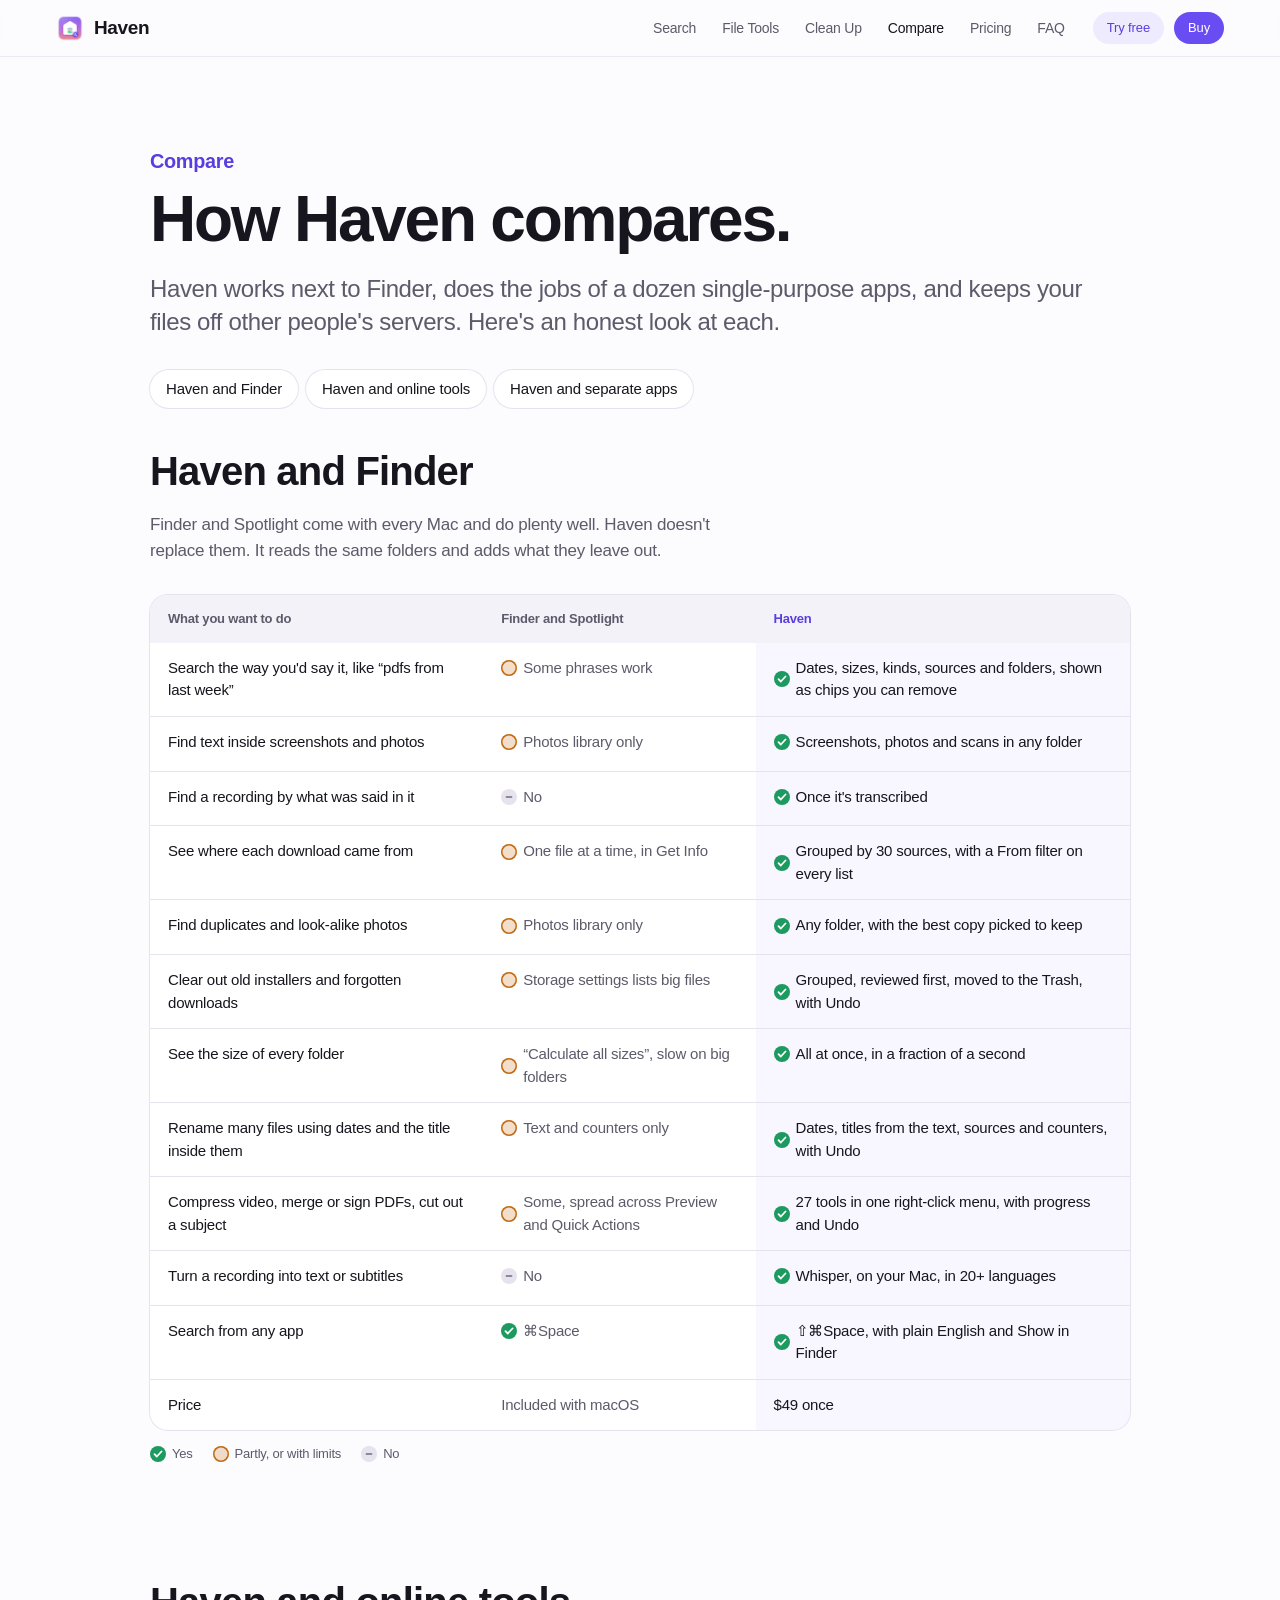
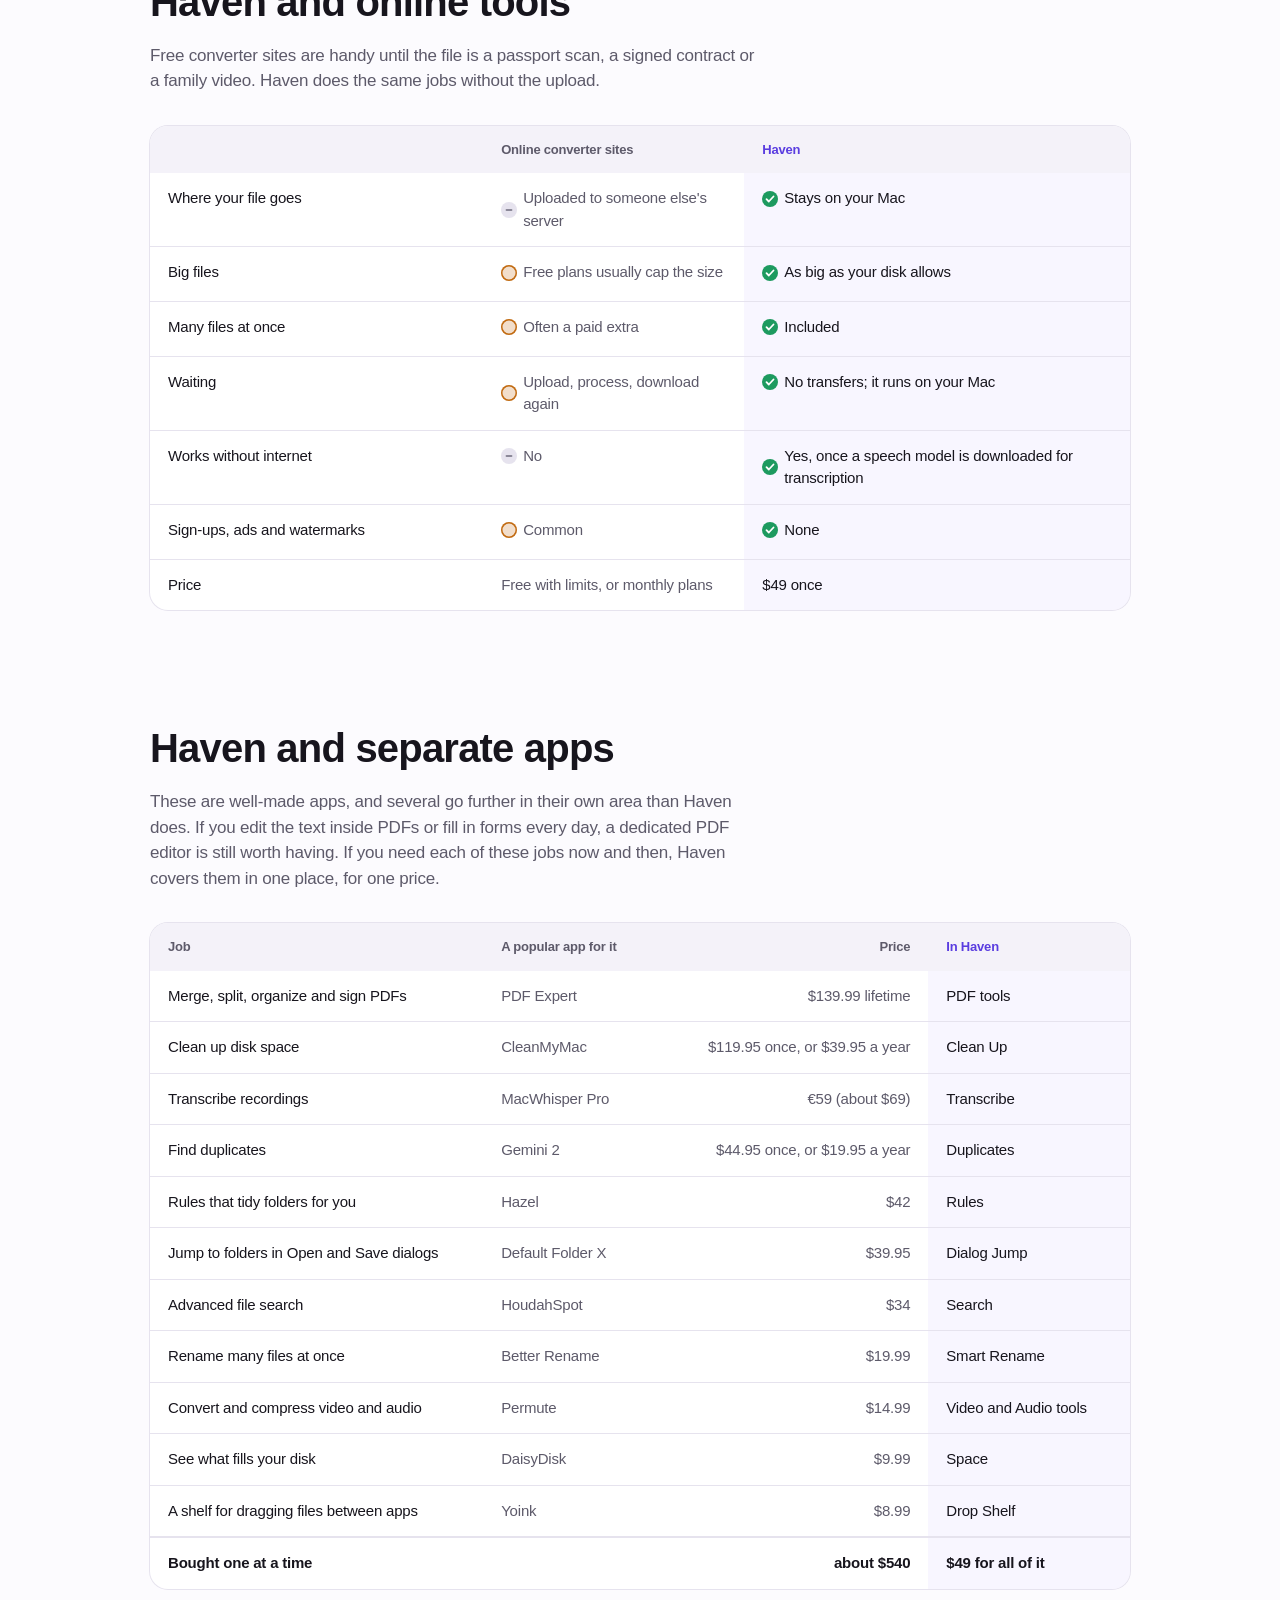
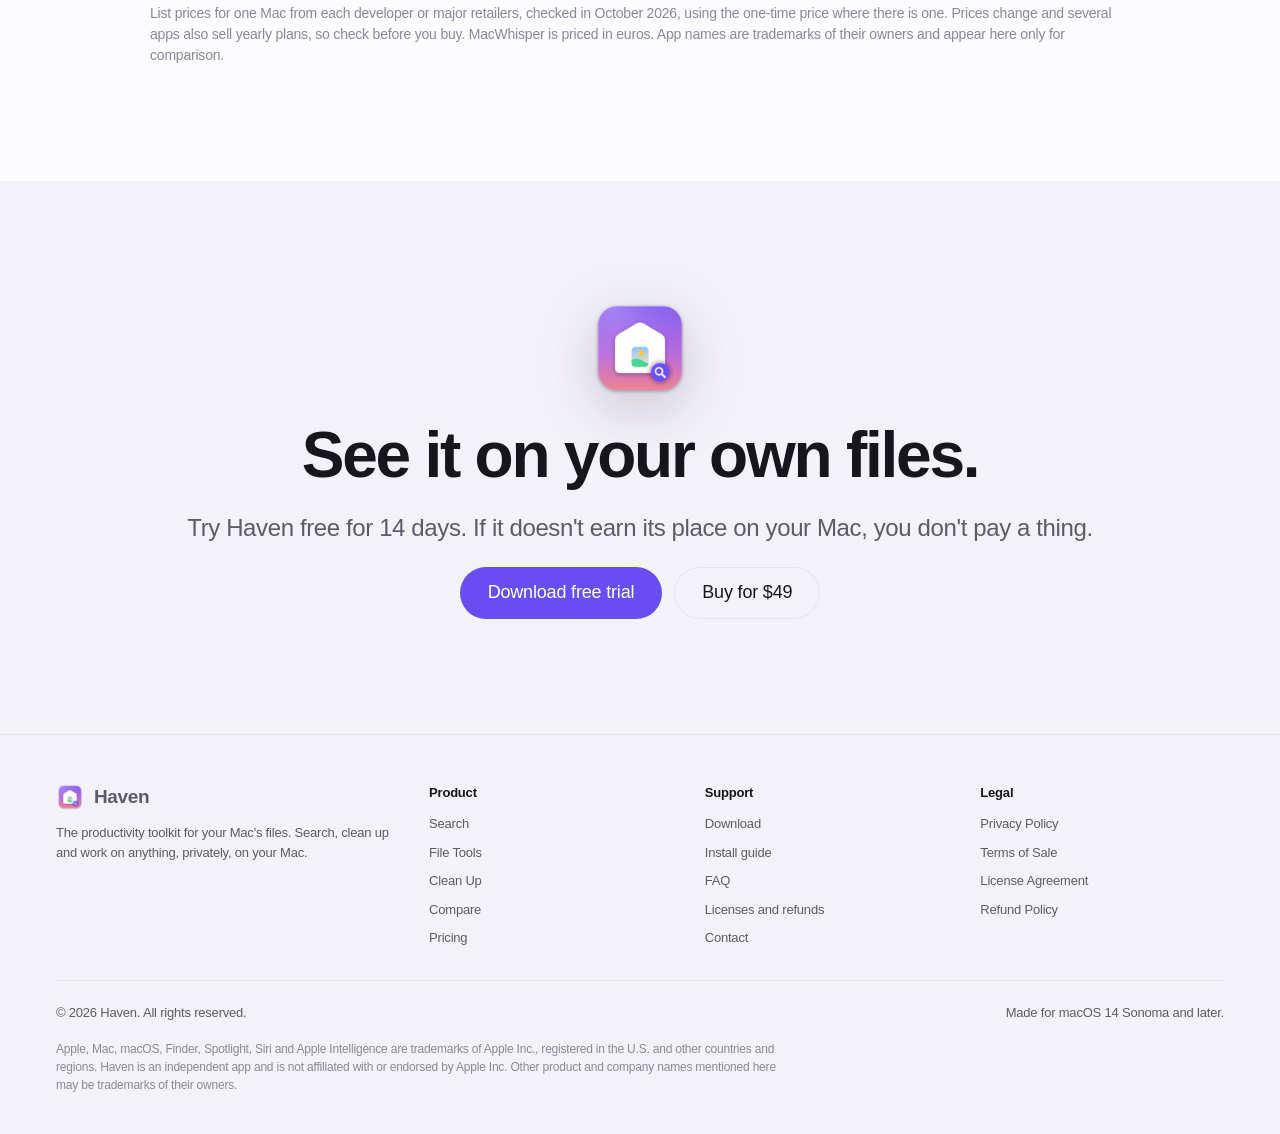
==== website/compare.html @ 67c4c1dd "Website: sales site with interactive demos, compare, pricing, FAQ, download, privacy and terms Stati" ====
<!doctype html>
<html lang="en">
<head>
<meta charset="utf-8">
<meta name="viewport" content="width=device-width, initial-scale=1, viewport-fit=cover">
<title>Haven Compared</title>
<meta name="claude:viewport-fit-sides" content="cover">
<meta name="description" content="How Haven compares with Finder and Spotlight, online converter sites, and buying a dozen single-purpose Mac apps.">
<meta property="og:type" content="website">
<meta property="og:title" content="How Haven compares">
<meta property="og:description" content="How Haven compares with Finder and Spotlight, online converter sites, and buying a dozen single-purpose Mac apps.">
<meta property="og:image" content="assets/img/og.png">
<meta name="twitter:card" content="summary_large_image">
<link rel="icon" type="image/png" href="assets/img/icon-64.png">
<link rel="apple-touch-icon" href="assets/img/apple-touch-icon.png">
<link rel="stylesheet" href="assets/site.css">
</head>
<body>
<svg width="0" height="0" style="position:absolute" aria-hidden="true">
  <defs>
    <symbol id="i-search" viewBox="0 0 24 24" fill="none" stroke="currentColor" stroke-width="1.9" stroke-linecap="round" stroke-linejoin="round"><circle cx="11" cy="11" r="6.5"/><path d="M16 16l4.5 4.5"/></symbol>
    <symbol id="i-home" viewBox="0 0 24 24" fill="none" stroke="currentColor" stroke-width="1.8" stroke-linecap="round" stroke-linejoin="round"><path d="M4 10.5L12 4l8 6.5V19a1.5 1.5 0 0 1-1.5 1.5h-13A1.5 1.5 0 0 1 4 19z"/><path d="M9.5 20.5V14h5v6.5"/></symbol>
    <symbol id="i-clock" viewBox="0 0 24 24" fill="none" stroke="currentColor" stroke-width="1.8" stroke-linecap="round" stroke-linejoin="round"><circle cx="12" cy="12" r="8.5"/><path d="M12 7.5V12l3 2"/></symbol>
    <symbol id="i-photo" viewBox="0 0 24 24" fill="none" stroke="currentColor" stroke-width="1.8" stroke-linecap="round" stroke-linejoin="round"><rect x="3.5" y="5" width="17" height="14" rx="2.5"/><circle cx="9" cy="10" r="1.6"/><path d="M4 17l5-4.5 3.5 3 3-2.5 4.5 4"/></symbol>
    <symbol id="i-film" viewBox="0 0 24 24" fill="none" stroke="currentColor" stroke-width="1.8" stroke-linecap="round" stroke-linejoin="round"><rect x="3.5" y="5" width="17" height="14" rx="2.5"/><path d="M10.2 9.4v5.2l4.4-2.6z" fill="currentColor"/></symbol>
    <symbol id="i-music" viewBox="0 0 24 24" fill="none" stroke="currentColor" stroke-width="1.8" stroke-linecap="round" stroke-linejoin="round"><path d="M9 18V6.5l10-2V16"/><circle cx="6.8" cy="18" r="2.2"/><circle cx="16.8" cy="16" r="2.2"/></symbol>
    <symbol id="i-doc" viewBox="0 0 24 24" fill="none" stroke="currentColor" stroke-width="1.8" stroke-linecap="round" stroke-linejoin="round"><path d="M7 3.5h7l4.5 4.5v11a1.5 1.5 0 0 1-1.5 1.5H7A1.5 1.5 0 0 1 5.5 19V5A1.5 1.5 0 0 1 7 3.5z"/><path d="M13.5 3.5v5h5M8.5 12.5h7M8.5 16h5"/></symbol>
    <symbol id="i-archive" viewBox="0 0 24 24" fill="none" stroke="currentColor" stroke-width="1.8" stroke-linecap="round" stroke-linejoin="round"><rect x="3.5" y="4.5" width="17" height="4.5" rx="1.2"/><path d="M5 9v9.5A1.5 1.5 0 0 0 6.5 20h11a1.5 1.5 0 0 0 1.5-1.5V9M10 13h4"/></symbol>
    <symbol id="i-apps" viewBox="0 0 24 24" fill="none" stroke="currentColor" stroke-width="1.8" stroke-linecap="round" stroke-linejoin="round"><rect x="4" y="4" width="7" height="7" rx="1.8"/><rect x="13" y="4" width="7" height="7" rx="1.8"/><rect x="4" y="13" width="7" height="7" rx="1.8"/><rect x="13" y="13" width="7" height="7" rx="1.8"/></symbol>
    <symbol id="i-download" viewBox="0 0 24 24" fill="none" stroke="currentColor" stroke-width="1.8" stroke-linecap="round" stroke-linejoin="round"><circle cx="12" cy="12" r="8.5"/><path d="M12 7.5v8M8.5 12.5L12 16l3.5-3.5"/></symbol>
    <symbol id="i-tools" viewBox="0 0 24 24" fill="none" stroke="currentColor" stroke-width="1.8" stroke-linecap="round" stroke-linejoin="round"><path d="M14.7 6.3a1 1 0 0 0 0 1.4l1.6 1.6a1 1 0 0 0 1.4 0l3.3-3.3a6 6 0 0 1-7.9 7.9l-6.5 6.5a2.1 2.1 0 0 1-3-3l6.5-6.5a6 6 0 0 1 7.9-7.9z"/></symbol>
    <symbol id="i-dup" viewBox="0 0 24 24" fill="none" stroke="currentColor" stroke-width="1.8" stroke-linecap="round" stroke-linejoin="round"><rect x="8" y="8" width="12" height="12" rx="2.5"/><path d="M16 8V6.5A2.5 2.5 0 0 0 13.5 4h-7A2.5 2.5 0 0 0 4 6.5v7A2.5 2.5 0 0 0 6.5 16H8"/></symbol>
    <symbol id="i-sparkle" viewBox="0 0 24 24" fill="none" stroke="currentColor" stroke-width="1.8" stroke-linecap="round" stroke-linejoin="round"><path d="M11 3.5l1.9 5.1 5.1 1.9-5.1 1.9-1.9 5.1-1.9-5.1L4 10.5l5.1-1.9z"/><path d="M18 15l.8 2 2 .8-2 .8-.8 2-.8-2-2-.8 2-.8z"/></symbol>
    <symbol id="i-pie" viewBox="0 0 24 24" fill="none" stroke="currentColor" stroke-width="1.8" stroke-linecap="round" stroke-linejoin="round"><circle cx="12" cy="12" r="8.5"/><path d="M12 3.5V12l6 6"/></symbol>
    <symbol id="i-lock" viewBox="0 0 24 24" fill="none" stroke="currentColor" stroke-width="1.8" stroke-linecap="round" stroke-linejoin="round"><rect x="5" y="10.5" width="14" height="10" rx="2.2"/><path d="M8.5 10.5V8a3.5 3.5 0 0 1 7 0v2.5"/></symbol>
    <symbol id="i-sign" viewBox="0 0 24 24" fill="none" stroke="currentColor" stroke-width="1.8" stroke-linecap="round" stroke-linejoin="round"><path d="M3.5 15.5c2.5-.5 4-6 6-9.5 1-1.7 2.6-1.3 2 1-.7 2.8-2.7 7.3-1.6 8.3 1 .9 2.5-2.3 3.6-2.3 1 0 .4 2 1.5 2.1 1 .1 2-1.3 3.5-1.6"/><path d="M3.5 20h17"/></symbol>
    <symbol id="i-cutout" viewBox="0 0 24 24" fill="none" stroke="currentColor" stroke-width="1.8" stroke-linecap="round" stroke-linejoin="round"><rect x="3.5" y="4.5" width="17" height="15" rx="2.5"/><circle cx="12" cy="10.5" r="2.8"/><path d="M7 19.5c.8-2.6 2.8-4 5-4s4.2 1.4 5 4"/></symbol>
    <symbol id="i-compress" viewBox="0 0 24 24" fill="none" stroke="currentColor" stroke-width="1.8" stroke-linecap="round" stroke-linejoin="round"><path d="M4 9.5h5.5V4M20 14.5h-5.5V20M9.5 9.5L4 4M14.5 14.5L20 20"/></symbol>
    <symbol id="i-captions" viewBox="0 0 24 24" fill="none" stroke="currentColor" stroke-width="1.8" stroke-linecap="round" stroke-linejoin="round"><path d="M5 5.5h14a1.5 1.5 0 0 1 1.5 1.5v8.5A1.5 1.5 0 0 1 19 17h-8l-4.5 3.5V17H5a1.5 1.5 0 0 1-1.5-1.5V7A1.5 1.5 0 0 1 5 5.5z"/><path d="M7.5 10h4M13.5 10h3M7.5 13h2.5M12 13h4.5"/></symbol>
    <symbol id="i-merge" viewBox="0 0 24 24" fill="none" stroke="currentColor" stroke-width="1.8" stroke-linecap="round" stroke-linejoin="round"><path d="M8.5 3.5h-2A1.5 1.5 0 0 0 5 5v9a1.5 1.5 0 0 0 1.5 1.5h2"/><path d="M15.5 3.5h2A1.5 1.5 0 0 1 19 5v9a1.5 1.5 0 0 1-1.5 1.5h-2"/><path d="M12 6v14M9 17l3 3 3-3"/></symbol>
    <symbol id="i-locoff" viewBox="0 0 24 24" fill="none" stroke="currentColor" stroke-width="1.8" stroke-linecap="round" stroke-linejoin="round"><path d="M19.5 4.5L4.5 11l6.5 2 2 6.5z"/><path d="M3.5 3.5l17 17"/></symbol>
    <symbol id="i-check" viewBox="0 0 24 24" fill="none" stroke="currentColor" stroke-width="2.2" stroke-linecap="round" stroke-linejoin="round"><path d="M5 12.5l4.5 4.5L19 7.5"/></symbol>
    <symbol id="i-shield" viewBox="0 0 24 24" fill="none" stroke="currentColor" stroke-width="1.8" stroke-linecap="round" stroke-linejoin="round"><path d="M12 3.5l7 2.8v5.2c0 4.3-3 7.8-7 9-4-1.2-7-4.7-7-9V6.3z"/><path d="M8.8 12l2.3 2.3 4.2-4.6"/></symbol>
    <symbol id="i-tray" viewBox="0 0 24 24" fill="none" stroke="currentColor" stroke-width="1.8" stroke-linecap="round" stroke-linejoin="round"><path d="M3.5 13.5l2.4-7.2a1.5 1.5 0 0 1 1.4-1h9.4a1.5 1.5 0 0 1 1.4 1l2.4 7.2v4.7a1.5 1.5 0 0 1-1.5 1.5h-14a1.5 1.5 0 0 1-1.5-1.5z"/><path d="M3.5 13.5H8l1.5 2.5h5l1.5-2.5h4.5"/></symbol>
    <symbol id="i-stack" viewBox="0 0 24 24" fill="none" stroke="currentColor" stroke-width="1.8" stroke-linecap="round" stroke-linejoin="round"><path d="M12 4l8.5 4.5L12 13 3.5 8.5z"/><path d="M3.5 12.5L12 17l8.5-4.5M3.5 16.5L12 21l8.5-4.5"/></symbol>
    <symbol id="i-jump" viewBox="0 0 24 24" fill="none" stroke="currentColor" stroke-width="1.8" stroke-linecap="round" stroke-linejoin="round"><path d="M3.5 7A1.5 1.5 0 0 1 5 5.5h4l2 2h8A1.5 1.5 0 0 1 20.5 9v9a1.5 1.5 0 0 1-1.5 1.5H5A1.5 1.5 0 0 1 3.5 18z"/><path d="M9.5 13.5h6.5M13.5 11l2.5 2.5-2.5 2.5"/></symbol>
    <symbol id="i-menubar" viewBox="0 0 24 24" fill="none" stroke="currentColor" stroke-width="1.8" stroke-linecap="round" stroke-linejoin="round"><path d="M3.5 5h17"/><rect x="11" y="8" width="9.5" height="11" rx="2"/><path d="M13.5 11.5h4.5M13.5 15h3"/></symbol>
    <symbol id="i-rules" viewBox="0 0 24 24" fill="none" stroke="currentColor" stroke-width="1.8" stroke-linecap="round" stroke-linejoin="round"><circle cx="6" cy="6" r="2"/><circle cx="6" cy="18" r="2"/><circle cx="18" cy="12" r="2"/><path d="M8 6h2.5a3 3 0 0 1 3 3 3 3 0 0 0 2.5 3M8 18h2.5a3 3 0 0 0 3-3 3 3 0 0 1 2.5-3"/></symbol>
    <symbol id="i-rename" viewBox="0 0 24 24" fill="none" stroke="currentColor" stroke-width="1.8" stroke-linecap="round" stroke-linejoin="round"><path d="M3.5 17.5l4-11 4 11M5 13.5h5"/><path d="M14.5 5.5h5M17 5.5v13M14.5 18.5h5"/></symbol>
    <symbol id="i-cmd" viewBox="0 0 24 24" fill="none" stroke="currentColor" stroke-width="1.8" stroke-linecap="round" stroke-linejoin="round"><path d="M9 9h6v6H9zM9 9V6.5A2.5 2.5 0 1 0 6.5 9H9M15 9V6.5A2.5 2.5 0 1 1 17.5 9H15M15 15v2.5a2.5 2.5 0 1 0 2.5-2.5H15M9 15v2.5A2.5 2.5 0 1 1 6.5 15H9"/></symbol>
    <symbol id="i-trash" viewBox="0 0 24 24" fill="none" stroke="currentColor" stroke-width="1.8" stroke-linecap="round" stroke-linejoin="round"><path d="M4.5 7h15M9.5 7V5a1 1 0 0 1 1-1h3a1 1 0 0 1 1 1v2M6.5 7l.8 12a1.5 1.5 0 0 0 1.5 1.4h6.4a1.5 1.5 0 0 0 1.5-1.4l.8-12"/></symbol>
    <symbol id="i-undo" viewBox="0 0 24 24" fill="none" stroke="currentColor" stroke-width="1.8" stroke-linecap="round" stroke-linejoin="round"><path d="M9 5.5L5 9.5l4 4"/><path d="M5 9.5h9.5a5 5 0 0 1 0 10H11"/></symbol>
    <symbol id="i-cpu" viewBox="0 0 24 24" fill="none" stroke="currentColor" stroke-width="1.8" stroke-linecap="round" stroke-linejoin="round"><rect x="6.5" y="6.5" width="11" height="11" rx="2"/><path d="M9.5 3.5v3M14.5 3.5v3M9.5 17.5v3M14.5 17.5v3M3.5 9.5h3M3.5 14.5h3M17.5 9.5h3M17.5 14.5h3"/></symbol>
    <symbol id="i-wave" viewBox="0 0 24 24" fill="none" stroke="currentColor" stroke-width="1.8" stroke-linecap="round" stroke-linejoin="round"><path d="M4 11v2M7.5 8.5v7M11 5.5v13M14.5 8v8M18 10v4M21 11.2v1.6"/></symbol>
    <symbol id="i-translate" viewBox="0 0 24 24" fill="none" stroke="currentColor" stroke-width="1.8" stroke-linecap="round" stroke-linejoin="round"><path d="M3.5 5.5h9M8 3.5v2M11 5.5c-.6 3.2-2.8 6.3-6.5 8M5.8 8.5c1.1 2.1 3 3.8 5.4 4.8"/><path d="M12.5 20.5l3.8-9 3.8 9M13.8 17.5h5"/></symbol>
    <symbol id="i-lines" viewBox="0 0 24 24" fill="none" stroke="currentColor" stroke-width="1.8" stroke-linecap="round" stroke-linejoin="round"><path d="M5 6h14M5 10h14M5 14h9M5 18h6"/></symbol>
    <symbol id="i-bolt" viewBox="0 0 24 24" fill="none" stroke="currentColor" stroke-width="1.8" stroke-linecap="round" stroke-linejoin="round"><path d="M13 3.5L5.5 13.5H12l-1 7 7.5-10H12z"/></symbol>
    <symbol id="i-refresh" viewBox="0 0 24 24" fill="none" stroke="currentColor" stroke-width="1.8" stroke-linecap="round" stroke-linejoin="round"><path d="M19.5 12a7.5 7.5 0 1 1-2.2-5.3M19.5 4.5v4h-4"/></symbol>
    <symbol id="i-box" viewBox="0 0 24 24" fill="none" stroke="currentColor" stroke-width="1.8" stroke-linecap="round" stroke-linejoin="round"><path d="M12 3.5l8 4v9l-8 4-8-4v-9z"/><path d="M4 7.5l8 4 8-4M12 11.5v9"/></symbol>
    <symbol id="i-shot" viewBox="0 0 24 24" fill="none" stroke="currentColor" stroke-width="1.8" stroke-linecap="round" stroke-linejoin="round"><path d="M4 8.5V6a1.5 1.5 0 0 1 1.5-1.5H8M16 4.5h2.5A1.5 1.5 0 0 1 20 6v2.5M20 15.5V18a1.5 1.5 0 0 1-1.5 1.5H16M8 19.5H5.5A1.5 1.5 0 0 1 4 18v-2.5"/><circle cx="12" cy="12" r="3"/></symbol>
    <symbol id="i-laptop" viewBox="0 0 24 24" fill="none" stroke="currentColor" stroke-width="1.8" stroke-linecap="round" stroke-linejoin="round"><rect x="5" y="5" width="14" height="10" rx="1.5"/><path d="M2.5 18.5h19"/></symbol>
    <symbol id="i-infinity" viewBox="0 0 24 24" fill="none" stroke="currentColor" stroke-width="1.8" stroke-linecap="round" stroke-linejoin="round"><path d="M7.5 9a3 3 0 1 0 0 6c3.5 0 5.5-6 9-6a3 3 0 1 1 0 6c-3.5 0-5.5-6-9-6z"/></symbol>
    <symbol id="i-help" viewBox="0 0 24 24" fill="none" stroke="currentColor" stroke-width="1.8" stroke-linecap="round" stroke-linejoin="round"><circle cx="12" cy="12" r="8.5"/><circle cx="12" cy="12" r="3.5"/><path d="M6 6l3.5 3.5M14.5 14.5L18 18M18 6l-3.5 3.5M9.5 14.5L6 18"/></symbol>
    <symbol id="i-lr" viewBox="0 0 24 24" fill="none" stroke="currentColor" stroke-width="2" stroke-linecap="round" stroke-linejoin="round"><path d="M9 7l-4 5 4 5M15 7l4 5-4 5"/></symbol>
    <symbol id="i-globe" viewBox="0 0 24 24" fill="none" stroke="currentColor" stroke-width="1.8" stroke-linecap="round" stroke-linejoin="round"><circle cx="12" cy="12" r="8.5"/><path d="M3.5 12h17M12 3.5c2.4 2.4 3.5 5.3 3.5 8.5s-1.1 6.1-3.5 8.5c-2.4-2.4-3.5-5.3-3.5-8.5S9.6 5.9 12 3.5z"/></symbol>
    <symbol id="i-share" viewBox="0 0 24 24" fill="none" stroke="currentColor" stroke-width="1.8" stroke-linecap="round" stroke-linejoin="round"><path d="M12 14.5v-11M8 7l4-3.5L16 7"/><path d="M8 10.5H6.5A1.5 1.5 0 0 0 5 12v6.5A1.5 1.5 0 0 0 6.5 20h11a1.5 1.5 0 0 0 1.5-1.5V12a1.5 1.5 0 0 0-1.5-1.5H16"/></symbol>
    <symbol id="i-disk" viewBox="0 0 24 24" fill="none" stroke="currentColor" stroke-width="1.8" stroke-linecap="round" stroke-linejoin="round"><rect x="3.5" y="6" width="17" height="12" rx="2.5"/><path d="M7 14.5h.01M10 14.5h7"/></symbol>
  </defs>
</svg>

<header class="gnav" id="top">
  <div class="wrap-wide gnav-in">
    <a class="brand" href="index.html"><img src="assets/img/icon-64.png" alt="" width="28" height="28">Haven</a>
    <ul class="gnav-links">
      <li><a href="index.html#search">Search</a></li>
      <li><a href="index.html#tools">File Tools</a></li>
      <li><a href="index.html#cleanup">Clean Up</a></li>
      <li><a href="compare.html" aria-current="page">Compare</a></li>
      <li><a href="pricing.html">Pricing</a></li>
      <li><a href="faq.html">FAQ</a></li>
    </ul>
    <div class="gnav-cta">
      <a class="btn-quiet btn-sm" href="download.html" data-download>Try free</a>
      <a class="btn btn-sm" href="pricing.html#plans">Buy</a>
    </div>
    <button class="menu-btn" type="button" aria-label="Menu" aria-expanded="false" aria-controls="menu-sheet"><span></span><span></span></button>
    <div class="menu-sheet" id="menu-sheet">
      <ul class="wrap-wide">
        <li><a href="index.html#search">Search</a></li>
        <li><a href="index.html#tools">File Tools</a></li>
        <li><a href="index.html#cleanup">Clean Up</a></li>
        <li><a href="compare.html">Compare</a></li>
        <li><a href="pricing.html">Pricing</a></li>
        <li><a href="faq.html">FAQ</a></li>
        <li><a href="download.html">Download free trial</a></li>
      </ul>
    </div>
  </div>
</header>

<main>
  <section class="doc-head">
    <div class="wrap">
      <p class="eyebrow">Compare</p>
      <h1 class="h2">How Haven compares.</h1>
      <p class="lead" style="margin-top:18px">Haven works next to Finder, does the jobs of a dozen single-purpose apps, and keeps your files off other people's servers. Here's an honest look at each.</p>
    </div>
  </section>
  <div class="wrap" style="padding-bottom:clamp(80px,9vw,120px)">
    <nav class="cnav" aria-label="Comparisons"><a href="#finder">Haven and Finder</a><a href="#online">Haven and online tools</a><a href="#cost">Haven and separate apps</a></nav>

    <section class="csec" id="finder" aria-labelledby="finder-title">
      <div class="sec-head">
        <h2 class="h3" style="font-size:clamp(1.75rem,1.3rem + 1.6vw,2.5rem)" id="finder-title">Haven and Finder</h2>
        <p class="copy">Finder and Spotlight come with every Mac and do plenty well. Haven doesn't replace them. It reads the same folders and adds what they leave out.</p>
      </div>
      <div class="ctable-wrap"><table class="ctable">
        <thead><tr><th scope="col">What you want to do</th><th scope="col">Finder and Spotlight</th><th scope="col" class="us">Haven</th></tr></thead>
        <tbody>
          <tr><th scope="row">Search the way you'd say it, like “pdfs from last week”</th><td><span class="part">Some phrases work</span></td><td class="us"><span class="yes">Dates, sizes, kinds, sources and folders, shown as chips you can remove</span></td></tr>
          <tr><th scope="row">Find text inside screenshots and photos</th><td><span class="part">Photos library only</span></td><td class="us"><span class="yes">Screenshots, photos and scans in any folder</span></td></tr>
          <tr><th scope="row">Find a recording by what was said in it</th><td><span class="no">No</span></td><td class="us"><span class="yes">Once it's transcribed</span></td></tr>
          <tr><th scope="row">See where each download came from</th><td><span class="part">One file at a time, in Get Info</span></td><td class="us"><span class="yes">Grouped by 30 sources, with a From filter on every list</span></td></tr>
          <tr><th scope="row">Find duplicates and look-alike photos</th><td><span class="part">Photos library only</span></td><td class="us"><span class="yes">Any folder, with the best copy picked to keep</span></td></tr>
          <tr><th scope="row">Clear out old installers and forgotten downloads</th><td><span class="part">Storage settings lists big files</span></td><td class="us"><span class="yes">Grouped, reviewed first, moved to the Trash, with Undo</span></td></tr>
          <tr><th scope="row">See the size of every folder</th><td><span class="part">“Calculate all sizes”, slow on big folders</span></td><td class="us"><span class="yes">All at once, in a fraction of a second</span></td></tr>
          <tr><th scope="row">Rename many files using dates and the title inside them</th><td><span class="part">Text and counters only</span></td><td class="us"><span class="yes">Dates, titles from the text, sources and counters, with Undo</span></td></tr>
          <tr><th scope="row">Compress video, merge or sign PDFs, cut out a subject</th><td><span class="part">Some, spread across Preview and Quick Actions</span></td><td class="us"><span class="yes">27 tools in one right-click menu, with progress and Undo</span></td></tr>
          <tr><th scope="row">Turn a recording into text or subtitles</th><td><span class="no">No</span></td><td class="us"><span class="yes">Whisper, on your Mac, in 20+ languages</span></td></tr>
          <tr><th scope="row">Search from any app</th><td><span class="yes">⌘Space</span></td><td class="us"><span class="yes">⇧⌘Space, with plain English and Show in Finder</span></td></tr>
          <tr><th scope="row">Price</th><td>Included with macOS</td><td class="us">$49 once</td></tr>
        </tbody>
      </table></div>
      <div class="legend"><span class="yes">Yes</span><span class="part">Partly, or with limits</span><span class="no">No</span></div>
    </section>

    <section class="csec" id="online" aria-labelledby="online-title">
      <div class="sec-head">
        <h2 class="h3" style="font-size:clamp(1.75rem,1.3rem + 1.6vw,2.5rem)" id="online-title">Haven and online tools</h2>
        <p class="copy">Free converter sites are handy until the file is a passport scan, a signed contract or a family video. Haven does the same jobs without the upload.</p>
      </div>
      <div class="ctable-wrap"><table class="ctable">
        <thead><tr><th scope="col">&nbsp;</th><th scope="col">Online converter sites</th><th scope="col" class="us">Haven</th></tr></thead>
        <tbody>
          <tr><th scope="row">Where your file goes</th><td><span class="no">Uploaded to someone else's server</span></td><td class="us"><span class="yes">Stays on your Mac</span></td></tr>
          <tr><th scope="row">Big files</th><td><span class="part">Free plans usually cap the size</span></td><td class="us"><span class="yes">As big as your disk allows</span></td></tr>
          <tr><th scope="row">Many files at once</th><td><span class="part">Often a paid extra</span></td><td class="us"><span class="yes">Included</span></td></tr>
          <tr><th scope="row">Waiting</th><td><span class="part">Upload, process, download again</span></td><td class="us"><span class="yes">No transfers; it runs on your Mac</span></td></tr>
          <tr><th scope="row">Works without internet</th><td><span class="no">No</span></td><td class="us"><span class="yes">Yes, once a speech model is downloaded for transcription</span></td></tr>
          <tr><th scope="row">Sign-ups, ads and watermarks</th><td><span class="part">Common</span></td><td class="us"><span class="yes">None</span></td></tr>
          <tr><th scope="row">Price</th><td>Free with limits, or monthly plans</td><td class="us">$49 once</td></tr>
        </tbody>
      </table></div>
    </section>

    <section class="csec" id="cost" aria-labelledby="cost-title">
      <div class="sec-head">
        <h2 class="h3" style="font-size:clamp(1.75rem,1.3rem + 1.6vw,2.5rem)" id="cost-title">Haven and separate apps</h2>
        <p class="copy">These are well-made apps, and several go further in their own area than Haven does. If you edit the text inside PDFs or fill in forms every day, a dedicated PDF editor is still worth having. If you need each of these jobs now and then, Haven covers them in one place, for one price.</p>
      </div>
      <div class="ctable-wrap"><table class="ctable cost">
        <thead><tr><th scope="col">Job</th><th scope="col">A popular app for it</th><th scope="col" class="num">Price</th><th scope="col" class="us">In Haven</th></tr></thead>
        <tbody>
          <tr><th scope="row">Merge, split, organize and sign PDFs</th><td>PDF Expert</td><td class="num">$139.99 lifetime</td><td class="us">PDF tools</td></tr>
          <tr><th scope="row">Clean up disk space</th><td>CleanMyMac</td><td class="num">$119.95 once, or $39.95 a year</td><td class="us">Clean Up</td></tr>
          <tr><th scope="row">Transcribe recordings</th><td>MacWhisper Pro</td><td class="num">€59 (about $69)</td><td class="us">Transcribe</td></tr>
          <tr><th scope="row">Find duplicates</th><td>Gemini 2</td><td class="num">$44.95 once, or $19.95 a year</td><td class="us">Duplicates</td></tr>
          <tr><th scope="row">Rules that tidy folders for you</th><td>Hazel</td><td class="num">$42</td><td class="us">Rules</td></tr>
          <tr><th scope="row">Jump to folders in Open and Save dialogs</th><td>Default Folder X</td><td class="num">$39.95</td><td class="us">Dialog Jump</td></tr>
          <tr><th scope="row">Advanced file search</th><td>HoudahSpot</td><td class="num">$34</td><td class="us">Search</td></tr>
          <tr><th scope="row">Rename many files at once</th><td>Better Rename</td><td class="num">$19.99</td><td class="us">Smart Rename</td></tr>
          <tr><th scope="row">Convert and compress video and audio</th><td>Permute</td><td class="num">$14.99</td><td class="us">Video and Audio tools</td></tr>
          <tr><th scope="row">See what fills your disk</th><td>DaisyDisk</td><td class="num">$9.99</td><td class="us">Space</td></tr>
          <tr><th scope="row">A shelf for dragging files between apps</th><td>Yoink</td><td class="num">$8.99</td><td class="us">Drop Shelf</td></tr>
        </tbody>
        <tfoot><tr><th scope="row">Bought one at a time</th><td></td><td class="num">about $540</td><td class="us">$49 for all of it</td></tr></tfoot>
      </table></div>
      <p class="fine" style="margin-top:14px">List prices for one Mac from each developer or major retailers, checked in October 2026, using the one-time price where there is one. Prices change and several apps also sell yearly plans, so check before you buy. MacWhisper is priced in euros. App names are trademarks of their owners and appear here only for comparison.</p>
    </section>
  </div>

  <section class="sec band" aria-labelledby="cta-title">
    <div class="wrap final">
      <img src="assets/img/icon-256.png" alt="" width="104" height="104">
      <h2 class="h2" id="cta-title">See it on your own files.</h2>
      <p class="lead">Try Haven free for 14 days. If it doesn't earn its place on your Mac, you don't pay a thing.</p>
      <div class="cta-row">
        <a class="btn btn-lg" href="download.html">Download free trial</a>
        <a class="btn-line btn-lg" href="pricing.html#plans">Buy for $49</a>
      </div>
    </div>
  </section>
</main>

<footer class="foot">
  <div class="wrap-wide">
    <div class="foot-top">
      <div class="foot-brand">
        <a class="brand" href="index.html"><img src="assets/img/icon-64.png" alt="" width="28" height="28">Haven</a>
        <p>The productivity toolkit for your Mac's files. Search, clean up and work on anything, privately, on your Mac.</p>
      </div>
      <div>
        <h4>Product</h4>
        <ul>
          <li><a href="index.html#search">Search</a></li>
          <li><a href="index.html#tools">File Tools</a></li>
          <li><a href="index.html#cleanup">Clean Up</a></li>
          <li><a href="compare.html">Compare</a></li>
          <li><a href="pricing.html">Pricing</a></li>
        </ul>
      </div>
      <div>
        <h4>Support</h4>
        <ul>
          <li><a href="download.html">Download</a></li>
          <li><a href="download.html#install">Install guide</a></li>
          <li><a href="faq.html">FAQ</a></li>
          <li><a href="faq.html#licenses">Licenses and refunds</a></li>
          <li><a href="faq.html#contact">Contact</a></li>
        </ul>
      </div>
      <div>
        <h4>Legal</h4>
        <ul>
          <li><a href="privacy.html">Privacy Policy</a></li>
          <li><a href="terms.html">Terms of Sale</a></li>
          <li><a href="terms.html#license">License Agreement</a></li>
          <li><a href="terms.html#refunds">Refund Policy</a></li>
        </ul>
      </div>
    </div>
    <div class="foot-bottom">
      <span>© 2026 Haven. All rights reserved.</span>
      <span>Made for macOS 14 Sonoma and later.</span>
    </div>
    <p class="foot-legal">Apple, Mac, macOS, Finder, Spotlight, Siri and Apple Intelligence are trademarks of Apple Inc., registered in the U.S. and other countries and regions. Haven is an independent app and is not affiliated with or endorsed by Apple Inc. Other product and company names mentioned here may be trademarks of their owners.</p>
  </div>
</footer>

<div class="buybar" id="buybar"><span><b>Haven</b> · $49 once · 14-day free trial</span><a class="btn btn-sm" href="pricing.html#plans">Buy</a></div>
<div class="toast" id="toast" role="status" aria-live="polite"></div>

<script src="assets/config.js"></script>
<script src="assets/site.js"></script>
</body>
</html>
---- website/assets/site.css ----
/* Haven website. Layout: one idea per band, headline first, then the thing itself working in a Mac window.
   Type is the Mac's own system face, set large and tight. Color comes from the app icon: violet, with rose used rarely. */
:root {
  --canvas: #fcfbfe;
  --mist: #f4f2f9;
  --panel: #ffffff;
  --ink: #17151d;
  --ink-2: #5d5a6a;
  --ink-3: #8b8898;
  --line: #e6e3ee;
  --accent: #6a4df2;
  --accent-ink: #ffffff;
  --accent-soft: #efebfe;
  --accent-text: #5a3de0;
  --rose: #df5a90;
  --ok: #1d9a5f;
  --ok-soft: #e3f6ec;
  --warn: #c26b12;
  --shadow: 30, 20, 70;
  --header: rgba(252, 251, 254, 0.78);
  --mark: rgba(255, 214, 10, 0.42);

  /* The app window in the demos */
  --win: #f7f6f3;
  --win-side: #efeef2;
  --win-card: #ffffff;
  --win-line: #e3e1e8;
  --win-field: #e9e8ed;
  --win-ink: #1d1c22;
  --win-ink-2: #6c6a75;

  --font-display: "SF Pro Display", -apple-system, BlinkMacSystemFont, "Helvetica Neue", Helvetica, Arial, sans-serif;
  --font-text: -apple-system, BlinkMacSystemFont, "SF Pro Text", "Helvetica Neue", Helvetica, Arial, sans-serif;
  --font-mono: "SF Mono", ui-monospace, Menlo, Consolas, monospace;

  --t-hero: clamp(3rem, 1.6rem + 6.4vw, 6rem);
  --t-h2: clamp(2.25rem, 1.4rem + 3.8vw, 4rem);
  --t-h3: clamp(1.375rem, 1.15rem + 0.9vw, 1.75rem);
  --t-lead: clamp(1.1875rem, 1.05rem + 0.6vw, 1.5rem);
  --t-body: 1.0625rem;
  --t-small: 0.875rem;
  --t-micro: 0.75rem;

  --r-lg: 28px;
  --r-md: 18px;
  --r-sm: 12px;
  --ease: cubic-bezier(0.25, 0.1, 0.25, 1);
}

@media (prefers-color-scheme: dark) {
  :root:not([data-theme="light"]) {
    --canvas: #0c0b10;
    --mist: #15141b;
    --panel: #1c1b22;
    --ink: #f4f3f8;
    --ink-2: #a8a5b5;
    --ink-3: #7a7789;
    --line: #2c2a35;
    --accent: #9d8aff;
    --accent-ink: #120f20;
    --accent-soft: #241e44;
    --accent-text: #b2a3ff;
    --rose: #f283b2;
    --ok: #4cc98a;
    --ok-soft: #12301f;
    --warn: #f0a050;
    --shadow: 0, 0, 0;
    --header: rgba(12, 11, 16, 0.74);
    --mark: rgba(255, 214, 10, 0.3);
    --win: #1d1d20;
    --win-side: #252428;
    --win-card: #2b2a2f;
    --win-line: #37363c;
    --win-field: #2f2e34;
    --win-ink: #f2f1f5;
    --win-ink-2: #9e9ca8;
    color-scheme: dark;
  }
}
:root[data-theme="dark"] {
  --canvas: #0c0b10;
  --mist: #15141b;
  --panel: #1c1b22;
  --ink: #f4f3f8;
  --ink-2: #a8a5b5;
  --ink-3: #7a7789;
  --line: #2c2a35;
  --accent: #9d8aff;
  --accent-ink: #120f20;
  --accent-soft: #241e44;
  --accent-text: #b2a3ff;
  --rose: #f283b2;
  --ok: #4cc98a;
  --ok-soft: #12301f;
  --warn: #f0a050;
  --shadow: 0, 0, 0;
  --header: rgba(12, 11, 16, 0.74);
  --mark: rgba(255, 214, 10, 0.3);
  --win: #1d1d20;
  --win-side: #252428;
  --win-card: #2b2a2f;
  --win-line: #37363c;
  --win-field: #2f2e34;
  --win-ink: #f2f1f5;
  --win-ink-2: #9e9ca8;
  color-scheme: dark;
}

/* Caveat (SIL Open Font License), only for handwriting in the demos. */
@font-face {
  font-family: "Caveat";
  src: url("fonts/caveat-latin.woff2") format("woff2");
  font-weight: 400 700;
  font-style: normal;
  font-display: swap;
}

/* ---------- Base ---------- */
*, *::before, *::after { box-sizing: border-box; }
html { -webkit-text-size-adjust: 100%; scroll-behavior: smooth; scroll-padding-top: 72px; }
body {
  margin: 0;
  background: var(--canvas);
  color: var(--ink);
  font-family: var(--font-text);
  font-size: var(--t-body);
  line-height: 1.5;
  letter-spacing: -0.012em;
  -webkit-font-smoothing: antialiased;
  -moz-osx-font-smoothing: grayscale;
  text-rendering: optimizeLegibility;
  overflow-x: hidden;
}
body::before {
  content: "";
  position: fixed;
  inset: 0 0 auto;
  height: env(safe-area-inset-top, 0px);
  z-index: 60;
  background: var(--canvas);
}
img, svg, canvas { display: block; max-width: 100%; }
a { color: var(--accent-text); text-decoration: none; }
a:hover { text-decoration: underline; text-underline-offset: 0.18em; }
button { font: inherit; color: inherit; }
:focus-visible { outline: 3px solid color-mix(in srgb, var(--accent) 55%, transparent); outline-offset: 2px; border-radius: 6px; }
::selection { background: color-mix(in srgb, var(--accent) 28%, transparent); }
h1, h2, h3, h4 { font-family: var(--font-display); margin: 0; text-wrap: balance; font-weight: 700; }
p { margin: 0; }
[hidden] { display: none !important; }
.sr { position: absolute; width: 1px; height: 1px; overflow: hidden; clip: rect(0 0 0 0); white-space: nowrap; }
.num { font-variant-numeric: tabular-nums; }

.wrap, .wrap-wide, .wrap-text {
  margin-inline: auto;
  padding-left: max(16px, env(safe-area-inset-left, 0px));
  padding-right: max(16px, env(safe-area-inset-right, 0px));
}
.wrap { max-width: calc(1012px + 2 * 16px); }
.wrap-wide { max-width: calc(1200px + 2 * 16px); }
.wrap-text { max-width: calc(720px + 2 * 16px); }
@media (min-width: 740px) {
  .wrap, .wrap-wide, .wrap-text {
    padding-left: max(32px, env(safe-area-inset-left, 0px));
    padding-right: max(32px, env(safe-area-inset-right, 0px));
  }
}

/* ---------- Header ---------- */
.gnav {
  position: sticky;
  top: env(safe-area-inset-top, 0px);
  z-index: 50;
  background: var(--header);
  -webkit-backdrop-filter: saturate(180%) blur(20px);
  backdrop-filter: saturate(180%) blur(20px);
  border-bottom: 1px solid color-mix(in srgb, var(--line) 70%, transparent);
}
.gnav-in { height: 56px; display: flex; align-items: center; gap: 28px; }
.brand { display: flex; align-items: center; gap: 10px; color: var(--ink); font-family: var(--font-display); font-weight: 650; font-size: 1.1875rem; letter-spacing: -0.02em; }
.brand:hover { text-decoration: none; }
.brand img { width: 28px; height: 28px; }
.gnav-links { display: flex; gap: 26px; margin-left: auto; list-style: none; padding: 0; margin-block: 0; }
.gnav-links a { color: var(--ink-2); font-size: 0.875rem; font-weight: 450; }
.gnav-links a:hover, .gnav-links a[aria-current="page"] { color: var(--ink); text-decoration: none; }
.gnav-cta { display: flex; align-items: center; gap: 10px; }
.menu-btn {
  display: none;
  margin-left: auto;
  width: 40px; height: 40px;
  border: 0; background: none; padding: 0; cursor: pointer;
  border-radius: 10px;
}
.menu-btn span { display: block; width: 18px; height: 1.5px; margin: 5px auto; background: var(--ink); transition: transform 0.25s var(--ease), opacity 0.2s; }
.gnav[data-open] .menu-btn span:first-child { transform: translateY(3.25px) rotate(45deg); }
.gnav[data-open] .menu-btn span:last-child { transform: translateY(-3.25px) rotate(-45deg); }
.menu-sheet { display: none; }
@media (max-width: 860px) {
  .gnav-links, .gnav-cta .btn-quiet { display: none; }
  .menu-btn { display: block; margin-left: auto; }
  .gnav-cta { order: 3; }
  .gnav[data-open] .menu-sheet {
    display: block;
    position: absolute;
    inset: 56px 0 auto;
    background: var(--canvas);
    border-bottom: 1px solid var(--line);
    height: calc(100dvh - 56px - env(safe-area-inset-top, 0px));
    overflow-y: auto;
  }
  .menu-sheet ul { list-style: none; margin: 0; padding-block: 12px 32px; }
  .menu-sheet li a {
    display: block;
    padding: 14px 0;
    color: var(--ink);
    font-family: var(--font-display);
    font-size: 1.75rem;
    font-weight: 650;
    letter-spacing: -0.02em;
    border-bottom: 1px solid var(--line);
  }
  .menu-sheet li a:hover { text-decoration: none; color: var(--accent-text); }
}

/* ---------- Buttons ---------- */
.btn, .btn-quiet, .btn-line {
  display: inline-flex; align-items: center; justify-content: center; gap: 8px;
  min-height: 44px;
  padding: 0 22px;
  border-radius: 999px;
  border: 0;
  font-size: 1.0625rem;
  font-weight: 500;
  letter-spacing: -0.01em;
  cursor: pointer;
  white-space: nowrap;
  transition: background-color 0.2s var(--ease), transform 0.12s var(--ease), color 0.2s;
}
.btn { background: var(--accent); color: var(--accent-ink); }
.btn:hover { background: color-mix(in srgb, var(--accent) 88%, var(--ink)); text-decoration: none; }
.btn-quiet { background: var(--accent-soft); color: var(--accent-text); }
.btn-quiet:hover { background: color-mix(in srgb, var(--accent-soft) 80%, var(--accent)); text-decoration: none; }
.btn-line { background: transparent; color: var(--ink); box-shadow: inset 0 0 0 1px var(--line); }
.btn-line:hover { box-shadow: inset 0 0 0 1px var(--ink-3); text-decoration: none; }
.btn:active, .btn-quiet:active, .btn-line:active { transform: scale(0.98); }
.btn-sm { min-height: 32px; padding: 0 14px; font-size: 0.8125rem; }
.btn-lg { min-height: 52px; padding: 0 28px; font-size: 1.125rem; }
.more { display: inline-flex; align-items: center; gap: 4px; font-size: 1.0625rem; color: var(--accent-text); }
.more::after { content: ""; width: 7px; height: 7px; border: solid currentColor; border-width: 1.6px 1.6px 0 0; transform: rotate(45deg); margin-left: 2px; }

/* ---------- Sections and type ---------- */
.sec { padding-block: clamp(80px, 9vw, 140px); }
.band { background: var(--mist); }
.eyebrow { color: var(--accent-text); font-size: clamp(1.0625rem, 1rem + 0.3vw, 1.3125rem); font-weight: 600; letter-spacing: -0.015em; margin-bottom: 10px; }
.h1 { font-size: var(--t-hero); line-height: 1.02; letter-spacing: -0.04em; }
.h2 { font-size: var(--t-h2); line-height: 1.05; letter-spacing: -0.035em; }
.h3 { font-size: var(--t-h3); line-height: 1.15; letter-spacing: -0.02em; font-weight: 650; }
.lead { font-size: var(--t-lead); line-height: 1.38; color: var(--ink-2); font-weight: 500; letter-spacing: -0.016em; max-width: 40em; }
.lead strong, .copy strong { color: var(--ink); font-weight: 600; }
.copy { color: var(--ink-2); max-width: 36em; }
.copy + .copy { margin-top: 0.9em; }
.sec-head { display: grid; gap: 18px; margin-bottom: clamp(40px, 5vw, 64px); }
.sec-head.center { text-align: center; justify-items: center; }
.sec-head.center .lead { margin-inline: auto; }
.fine { font-size: var(--t-small); color: var(--ink-3); }
.fine a { color: inherit; text-decoration: underline; text-underline-offset: 0.15em; }

/* ---------- Hero ---------- */
.hero { padding-block: clamp(56px, 8vw, 104px) 0; overflow: hidden; }
.hero-copy { display: grid; justify-items: center; text-align: center; gap: 22px; }
.hero-icon { width: 92px; height: 92px; filter: drop-shadow(0 12px 24px rgba(var(--shadow), 0.18)); }
.hero .lead { max-width: 34em; }
.cta-row { display: flex; flex-wrap: wrap; gap: 12px; justify-content: center; align-items: center; }
.hero-fine { font-size: var(--t-small); color: var(--ink-3); }
.hero-stage { position: relative; margin-top: clamp(44px, 6vw, 72px); padding-bottom: clamp(64px, 8vw, 110px); }
.hero-stage::before {
  content: "";
  position: absolute;
  inset: 12% 6% 4%;
  background: radial-gradient(60% 55% at 50% 40%, color-mix(in srgb, var(--accent) 22%, transparent), transparent 70%),
              radial-gradient(40% 40% at 78% 70%, color-mix(in srgb, var(--rose) 16%, transparent), transparent 70%);
  filter: blur(40px);
  z-index: 0;
  pointer-events: none;
}
.hero-stage > * { position: relative; z-index: 1; }
.try { display: flex; flex-wrap: wrap; gap: 8px; justify-content: center; align-items: center; margin-top: 22px; font-size: var(--t-small); color: var(--ink-3); }
.try button {
  border: 1px solid var(--line);
  background: var(--panel);
  color: var(--ink);
  border-radius: 999px;
  padding: 6px 13px;
  font-size: var(--t-small);
  cursor: pointer;
  transition: border-color 0.2s, background-color 0.2s;
}
.try button:hover { border-color: var(--accent); }
.try button[aria-pressed="true"] { background: var(--accent-soft); border-color: transparent; color: var(--accent-text); }

/* ---------- The Mac window ---------- */
.mac {
  --side-w: 208px;
  display: grid;
  grid-template-columns: var(--side-w) minmax(0, 1fr);
  background: var(--win);
  color: var(--win-ink);
  border-radius: 18px;
  box-shadow: 0 0 0 1px var(--win-line), 0 40px 90px -30px rgba(var(--shadow), 0.42), 0 12px 30px -12px rgba(var(--shadow), 0.18);
  overflow: hidden;
  font-size: 13px;
  letter-spacing: -0.005em;
  text-align: left;
}
.mac-side { margin: 8px 0 8px 8px; padding: 12px 10px; border-radius: 12px; background: var(--win-side); box-shadow: 0 0 0 1px var(--win-line); display: flex; flex-direction: column; gap: 2px; min-width: 0; }
.lights { display: flex; gap: 8px; padding: 2px 4px 16px; }
.lights i { width: 12px; height: 12px; border-radius: 50%; background: #ff5f57; box-shadow: inset 0 0 0 0.5px rgba(0, 0, 0, 0.12); }
.lights i:nth-child(2) { background: #febc2e; }
.lights i:nth-child(3) { background: #28c840; }
.side-h { font-size: 11px; font-weight: 600; color: var(--win-ink-2); padding: 12px 8px 4px; }
.side-i { display: flex; align-items: center; gap: 9px; padding: 6px 8px; border-radius: 8px; color: var(--win-ink); white-space: nowrap; }
.side-i svg { width: 16px; height: 16px; color: var(--accent); flex: none; }
.side-i .ct { margin-left: auto; color: var(--win-ink-2); font-size: 11px; font-variant-numeric: tabular-nums; }
.side-i.on { background: var(--accent); color: #fff; }
.side-i.on svg, .side-i.on .ct { color: #fff; }
.mac-main { display: flex; flex-direction: column; min-width: 0; }
.mac-bar { display: flex; align-items: center; gap: 10px; padding: 10px 14px; min-height: 52px; }
.mac-bar .lights { display: none; padding: 0 6px 0 0; }
.mac-title { font-weight: 600; font-size: 13px; color: var(--win-ink); }
.mac-field {
  flex: 1;
  max-width: 420px;
  margin-inline: auto;
  display: flex; align-items: center; gap: 7px;
  height: 32px;
  padding: 0 10px;
  border-radius: 9px;
  background: var(--win-field);
  color: var(--win-ink-2);
}
.mac-field svg { width: 14px; height: 14px; flex: none; }
.mac-field input {
  flex: 1; min-width: 0;
  border: 0; outline: 0; background: transparent;
  font: inherit; font-size: 13px; color: var(--win-ink);
}
.mac-field:focus-within { box-shadow: 0 0 0 3px color-mix(in srgb, var(--accent) 40%, transparent); }
.mac-field .clear { border: 0; background: var(--win-ink-2); color: var(--win); width: 15px; height: 15px; border-radius: 50%; font-size: 10px; line-height: 15px; padding: 0; cursor: pointer; opacity: 0.6; }
.mac-body { flex: 1; padding: 6px 22px 22px; overflow: hidden; min-height: 0; }
#hero-mac { height: clamp(560px, 50vw, 610px); }
@media (max-width: 560px) { #hero-mac { height: 480px; } }
.split .h2, .privacy .h2, .replace .h2 { font-size: clamp(2.25rem, 1.5rem + 2.4vw, 3.5rem); }
.mac-h { font-family: var(--font-display); font-size: 24px; font-weight: 700; letter-spacing: -0.02em; display: flex; align-items: center; gap: 10px; }
.mac-sub { color: var(--win-ink-2); font-size: 12px; margin-top: 2px; }
@media (max-width: 760px) {
  .mac { grid-template-columns: minmax(0, 1fr); border-radius: 14px; }
  .mac-side { display: none; }
  .mac-bar .lights { display: flex; }
  .mac-body { padding: 4px 14px 16px; }
}

/* Search demo */
.readas { display: flex; flex-wrap: wrap; align-items: center; gap: 6px; margin: 12px 0 4px; color: var(--win-ink-2); font-size: 12px; min-height: 26px; }
.chip {
  display: inline-flex; align-items: center; gap: 5px;
  height: 24px; padding: 0 4px 0 9px;
  border-radius: 7px;
  background: color-mix(in srgb, var(--accent) 13%, var(--win-card));
  box-shadow: inset 0 0 0 1px color-mix(in srgb, var(--accent) 30%, transparent);
  color: var(--win-ink);
  font-size: 12px; font-weight: 500;
  animation: chip-in 0.28s var(--ease) both;
}
.chip.k-date { background: color-mix(in srgb, #8a63e8 14%, var(--win-card)); }
.chip.k-size { background: color-mix(in srgb, #e39a2d 16%, var(--win-card)); box-shadow: inset 0 0 0 1px color-mix(in srgb, #e39a2d 35%, transparent); }
.chip.k-from { background: color-mix(in srgb, #2f9e6b 14%, var(--win-card)); box-shadow: inset 0 0 0 1px color-mix(in srgb, #2f9e6b 32%, transparent); }
.chip.k-text { background: color-mix(in srgb, #3b82d6 13%, var(--win-card)); box-shadow: inset 0 0 0 1px color-mix(in srgb, #3b82d6 30%, transparent); }
.chip button { border: 0; background: none; padding: 0 4px; cursor: pointer; color: var(--win-ink-2); font-size: 13px; line-height: 1; }
.chip button:hover { color: var(--win-ink); }
@keyframes chip-in { from { opacity: 0; transform: translateY(3px) scale(0.96); } to { opacity: 1; transform: none; } }
.resmeta { display: flex; justify-content: space-between; color: var(--win-ink-2); font-size: 12px; margin: 10px 0 12px; }
.grid-files { display: grid; grid-template-columns: repeat(auto-fill, minmax(150px, 1fr)); gap: 16px 14px; }
@media (max-width: 560px) { .grid-files { grid-template-columns: repeat(2, minmax(0, 1fr)); } }
.file { min-width: 0; animation: file-in 0.35s var(--ease) both; }
.file .th { aspect-ratio: 4 / 3; border-radius: 10px; position: relative; overflow: hidden; box-shadow: 0 0 0 1px var(--win-line); }
.file .nm { font-weight: 600; font-size: 12px; margin-top: 7px; white-space: nowrap; overflow: hidden; text-overflow: ellipsis; }
.file .mt { color: var(--win-ink-2); font-size: 11px; white-space: nowrap; overflow: hidden; text-overflow: ellipsis; }
.file .hit { margin-top: 5px; font-size: 11px; line-height: 1.35; color: var(--win-ink-2); display: -webkit-box; -webkit-line-clamp: 2; -webkit-box-orient: vertical; overflow: hidden; }
.file .hit b { color: var(--win-ink); font-weight: 600; }
mark { background: var(--mark); color: inherit; border-radius: 3px; padding: 0 1px; }
.src-badge { position: absolute; left: 6px; bottom: 6px; height: 18px; padding: 0 6px; border-radius: 5px; background: rgba(20, 18, 28, 0.66); color: #fff; font-size: 10px; font-weight: 600; display: flex; align-items: center; -webkit-backdrop-filter: blur(6px); backdrop-filter: blur(6px); }
@keyframes file-in { from { opacity: 0; transform: translateY(6px); } to { opacity: 1; transform: none; } }
.empty { padding: 48px 12px; text-align: center; color: var(--win-ink-2); }
.empty b { color: var(--win-ink); }

/* Thumbnails drawn in CSS */
.th { background: var(--win-card); }
.th-pdf, .th-doc { background: linear-gradient(180deg, color-mix(in srgb, var(--accent) 7%, var(--win-card)), var(--win-card)); }
.page {
  position: absolute; left: 50%; top: 12%; width: 46%; height: 88%;
  transform: translateX(-50%);
  background: #fff; border-radius: 3px;
  box-shadow: 0 1px 2px rgba(0, 0, 0, 0.12), 0 6px 14px rgba(0, 0, 0, 0.08);
  padding: 9% 9%;
  display: flex; flex-direction: column; gap: 4px;
}
.page b { display: block; height: 4px; border-radius: 2px; background: #2b2a33; width: 70%; margin-bottom: 3px; }
.page i { display: block; height: 2px; border-radius: 1px; background: #c9c7d1; }
.page i:nth-child(3n) { width: 82%; }
.page i:nth-child(4n) { width: 64%; }
.page.blue b { background: #2b5fd9; }
.page.green { padding: 8%; display: grid; grid-template-columns: repeat(4, 1fr); gap: 2px; }
.page.green i { height: 5px; width: auto; background: #d7eadf; }
.page.green i:nth-child(-n+4) { background: #2f9e6b; }
.th-shot { background: linear-gradient(160deg, #cfd9f5, #e9dcf7); }
.th-shot .scr { position: absolute; inset: 14% 10% 0; border-radius: 6px 6px 0 0; background: #fff; box-shadow: 0 4px 14px rgba(0, 0, 0, 0.12); overflow: hidden; }
.th-shot .scr::before { content: ""; display: block; height: 10px; background: #efeff3; border-bottom: 1px solid #e3e3ea; }
.th-shot .scr span { display: block; margin: 7px 9px 0; height: 3px; border-radius: 2px; background: #cfcdd8; }
.th-shot .scr span:first-of-type { width: 40%; height: 5px; background: #5b48d8; }
.th-shot .scr span:nth-of-type(3) { width: 70%; }
.th-photo { background: var(--ph, linear-gradient(180deg, #f9b16e, #e45f78 55%, #5a3a8a)); }
.th-photo::after { content: ""; position: absolute; inset: 0; background: var(--ph2, none); }
.th-video { background: var(--ph, linear-gradient(135deg, #263159, #101421)); }
.th-video .play { position: absolute; left: 50%; top: 50%; width: 30px; height: 30px; margin: -15px 0 0 -15px; border-radius: 50%; background: rgba(255, 255, 255, 0.85); }
.th-video .play::after { content: ""; position: absolute; left: 12px; top: 9px; border-left: 9px solid #1b1a22; border-top: 6px solid transparent; border-bottom: 6px solid transparent; }
.th-video .dur { position: absolute; right: 6px; bottom: 6px; font-size: 10px; font-weight: 600; color: #fff; background: rgba(0, 0, 0, 0.55); padding: 1px 5px; border-radius: 4px; font-variant-numeric: tabular-nums; }
.th-audio { background: linear-gradient(135deg, #d5f0e2, #b9e4cf); display: flex; align-items: center; justify-content: center; gap: 3px; }
.th-audio i { width: 3px; border-radius: 2px; background: #1f8f5a; }
.wbmini { position: absolute; inset: 16% 12%; font-family: "Caveat", "Marker Felt", "Bradley Hand", cursive; color: #1f3f8f; font-size: 17px; line-height: 1.05; transform: rotate(-2deg); }
.deckmini { position: absolute; left: 10%; top: 9%; color: #fff; font-family: var(--font-display); font-weight: 700; font-size: 13px; }
.mini .th { position: absolute; inset: 0; border-radius: 0; box-shadow: none; }
.mini .th .page { top: 14%; width: 56%; padding: 8%; gap: 2px; }
.th-box { display: grid; place-items: center; background: linear-gradient(180deg, color-mix(in srgb, #e1a03c 10%, var(--win-card)), var(--win-card)); }
.th-box svg { width: 44%; height: auto; }

/* ---------- Feature blocks ---------- */
.split { display: grid; grid-template-columns: minmax(0, 5fr) minmax(0, 7fr); gap: clamp(32px, 5vw, 72px); align-items: center; }
.split.flip { grid-template-columns: minmax(0, 7fr) minmax(0, 5fr); }
.split.flip > :first-child { order: 2; }
@media (max-width: 900px) {
  .split, .split.flip { grid-template-columns: minmax(0, 1fr); }
  .split.flip > :first-child { order: 0; }
}
.points { list-style: none; padding: 0; margin: 28px 0 0; display: grid; gap: 18px; }
.points li { display: grid; grid-template-columns: 28px minmax(0, 1fr); gap: 12px; color: var(--ink-2); }
.points li svg { width: 22px; height: 22px; color: var(--accent); margin-top: 2px; }
.points li strong { color: var(--ink); font-weight: 600; display: block; }

/* Segmented control */
.seg { display: inline-flex; flex-wrap: wrap; gap: 4px; padding: 4px; border-radius: 999px; background: var(--panel); box-shadow: inset 0 0 0 1px var(--line); }
.seg button {
  border: 0; background: transparent; cursor: pointer;
  padding: 8px 16px; border-radius: 999px;
  font-size: 0.9375rem; font-weight: 500; color: var(--ink-2);
  transition: background-color 0.2s, color 0.2s;
}
.seg button:hover { color: var(--ink); }
.seg button[aria-selected="true"], .seg button[aria-checked="true"] { background: var(--ink); color: var(--canvas); }
.seg-wrap { display: flex; justify-content: center; margin-bottom: 28px; }
@media (max-width: 560px) {
  .seg { border-radius: 16px; justify-content: center; }
  .seg button { padding: 7px 12px; font-size: 0.875rem; }
}

/* Three-up problem cards */
.trio { display: grid; grid-template-columns: repeat(3, minmax(0, 1fr)); gap: clamp(28px, 4vw, 48px); }
@media (max-width: 820px) { .trio { grid-template-columns: minmax(0, 1fr); } }
.trio h3 { font-size: 1.3125rem; letter-spacing: -0.02em; font-weight: 650; margin-bottom: 8px; }
.trio p { color: var(--ink-2); }
.trio .glyph { width: 44px; height: 44px; border-radius: 12px; display: grid; place-items: center; background: var(--accent-soft); color: var(--accent); margin-bottom: 18px; }
.trio .glyph svg { width: 22px; height: 22px; }

/* Search lenses */
.lens { display: grid; grid-template-columns: minmax(0, 1fr) minmax(0, 1fr); gap: 0; border-radius: var(--r-lg); overflow: hidden; background: var(--panel); box-shadow: 0 0 0 1px var(--line); min-height: 420px; }
.lens-art { position: relative; background: var(--mist); display: grid; place-items: center; padding: 28px; min-height: 320px; }
.lens-copy { padding: clamp(24px, 4vw, 48px); display: flex; flex-direction: column; justify-content: center; gap: 14px; }
.lens-copy .h3 { margin-bottom: 4px; }
.lens-q { display: flex; align-items: center; gap: 8px; height: 40px; padding: 0 14px; border-radius: 12px; background: var(--mist); color: var(--ink); font-size: 0.9375rem; box-shadow: inset 0 0 0 1px var(--line); }
.lens-q svg { width: 16px; height: 16px; color: var(--ink-3); }
.lens-q .caret { width: 1.5px; height: 18px; background: var(--accent); animation: blink 1s steps(1) infinite; }
@keyframes blink { 50% { opacity: 0; } }
@media (max-width: 820px) { .lens { grid-template-columns: minmax(0, 1fr); } }

.whiteboard {
  width: min(100%, 380px); aspect-ratio: 4 / 3;
  border-radius: 10px;
  background: linear-gradient(170deg, #fbfbf8, #ecebe6);
  box-shadow: 0 0 0 10px #c7c4bd, 0 0 0 11px #a9a59c, 0 30px 50px -20px rgba(0, 0, 0, 0.4);
  padding: 7% 8%;
  font-family: "Caveat", "Marker Felt", "Bradley Hand", "Comic Sans MS", cursive;
  color: #1f3f8f;
  font-size: clamp(1.25rem, 1rem + 1vw, 1.75rem);
  line-height: 1.25;
  position: relative;
  transform: rotate(-1.5deg);
}
.whiteboard .ln { display: block; position: relative; width: fit-content; }
.whiteboard .ln.red { color: #c0392b; }
.whiteboard .ln.hl::before {
  content: "";
  position: absolute; inset: -2px -6px;
  border-radius: 6px;
  background: color-mix(in srgb, #ffd60a 34%, transparent);
  box-shadow: 0 0 0 2px #ffd60a;
  animation: glow 0.5s var(--ease) both;
}
.whiteboard .ln.hl > span { position: relative; }
@keyframes glow { from { opacity: 0; transform: scale(0.97); } to { opacity: 1; transform: none; } }
.vframe { width: min(100%, 420px); border-radius: 14px; overflow: hidden; background: #111; box-shadow: 0 30px 50px -20px rgba(0, 0, 0, 0.45); }
.vframe .pic { aspect-ratio: 16 / 9; position: relative; background: radial-gradient(circle at 30% 45%, #d9a27a 0 9%, transparent 9.5%), radial-gradient(circle at 70% 45%, #8a6a52 0 9%, transparent 9.5%), radial-gradient(ellipse at 30% 85%, #4a5d8a 0 22%, transparent 22.5%), radial-gradient(ellipse at 70% 85%, #7a4a5a 0 22%, transparent 22.5%), linear-gradient(180deg, #2a3142, #1a1e29); }
.vframe .pic .split-line { position: absolute; left: 50%; top: 0; bottom: 0; width: 2px; background: #111; }
.vframe .pic .rec { position: absolute; left: 10px; top: 10px; color: #fff; font-size: 11px; font-weight: 600; background: rgba(0, 0, 0, 0.5); border-radius: 5px; padding: 2px 7px; }
.vframe .tl { padding: 10px 12px 12px; display: grid; gap: 4px; background: #17161c; }
.vframe .cue { display: grid; grid-template-columns: 44px minmax(0, 1fr); gap: 8px; color: #b9b6c4; font-size: 12.5px; line-height: 1.4; padding: 4px 6px; border-radius: 6px; }
.vframe .cue time { color: #7f7c8d; font-variant-numeric: tabular-nums; }
.vframe .cue.on { background: rgba(157, 138, 255, 0.16); color: #fff; }
.vframe .cue.on time { color: #b8aaff; }
.srcs { display: flex; flex-wrap: wrap; gap: 8px; justify-content: center; max-width: 420px; }
.src {
  display: inline-flex; align-items: center; gap: 7px;
  padding: 7px 12px 7px 8px; border-radius: 999px;
  background: var(--panel); box-shadow: 0 0 0 1px var(--line);
  font-size: 0.875rem; color: var(--ink); cursor: pointer; border: 0;
  transition: transform 0.15s var(--ease), box-shadow 0.2s;
}
.src:hover { box-shadow: 0 0 0 1px var(--accent); }
.src[aria-pressed="true"] { box-shadow: 0 0 0 2px var(--accent); }
.src .dot { width: 20px; height: 20px; border-radius: 6px; display: grid; place-items: center; color: #fff; font-size: 11px; font-weight: 700; }
.src .n { color: var(--ink-3); font-variant-numeric: tabular-nums; }
.src-list { list-style: none; padding: 0; margin: 4px 0 0; display: grid; gap: 6px; min-height: 120px; }
.src-list li { display: flex; justify-content: space-between; gap: 12px; padding: 9px 12px; border-radius: 10px; background: var(--mist); font-size: 0.9375rem; animation: file-in 0.3s var(--ease) both; }
.src-list li span:last-child { color: var(--ink-3); font-size: 0.8125rem; white-space: nowrap; }
.src-list li span:first-child { min-width: 0; overflow: hidden; text-overflow: ellipsis; white-space: nowrap; }

/* ---------- Tools demo ---------- */
.tools-demo { display: grid; grid-template-columns: 260px minmax(0, 1fr); gap: 24px; align-items: start; }
.tool-pick { display: grid; gap: 4px; position: sticky; top: 88px; }
.tool-pick button {
  display: grid; grid-template-columns: 36px minmax(0, 1fr); gap: 12px; align-items: center;
  text-align: left; border: 0; background: transparent; cursor: pointer;
  padding: 10px 12px; border-radius: 14px; color: var(--ink);
  transition: background-color 0.2s;
}
.tool-pick button:hover { background: color-mix(in srgb, var(--panel) 70%, transparent); }
.tool-pick button[aria-selected="true"] { background: var(--panel); box-shadow: 0 0 0 1px var(--line), 0 8px 24px -12px rgba(var(--shadow), 0.25); }
.tool-pick .ic { width: 36px; height: 36px; border-radius: 10px; display: grid; place-items: center; background: var(--accent-soft); color: var(--accent); }
.tool-pick .ic svg { width: 19px; height: 19px; }
.tool-pick b { display: block; font-weight: 600; font-size: 0.9375rem; }
.tool-pick small { display: block; color: var(--ink-3); font-size: 0.8125rem; line-height: 1.3; }
@media (max-width: 900px) {
  .tools-demo { grid-template-columns: minmax(0, 1fr); }
  .tool-pick { position: static; grid-auto-flow: column; grid-auto-columns: minmax(160px, 1fr); overflow-x: auto; padding-bottom: 6px; scroll-snap-type: x mandatory; }
  .tool-pick button { scroll-snap-align: start; grid-template-columns: 30px minmax(0, 1fr); padding: 8px 10px; }
  .tool-pick .ic { width: 30px; height: 30px; }
  .tool-pick small { display: none; }
}
.stage { min-height: 470px; display: flex; flex-direction: column; }
.stage .mac { grid-template-columns: minmax(0, 1fr); flex: 1; }
.stage .mac-bar { border-bottom: 1px solid var(--win-line); }
.stage .mac-bar .lights { display: flex; }
.stage .mac-body { padding: 22px; display: flex; flex-direction: column; gap: 16px; overflow: visible; }
.ctx {
  display: inline-flex; align-items: center; gap: 6px; flex-wrap: wrap;
  font-size: 12px; color: var(--win-ink-2);
}
.ctx span { padding: 3px 8px; border-radius: 6px; background: var(--win-field); color: var(--win-ink); }
.ctx span:last-child { background: var(--accent); color: #fff; }
.ctx i { font-style: normal; opacity: 0.6; }
.tool-row { display: flex; flex-wrap: wrap; gap: 10px; align-items: center; }
.made {
  display: inline-flex; align-items: center; gap: 10px;
  padding: 8px 14px 8px 8px; border-radius: 12px;
  background: var(--win-card); box-shadow: 0 0 0 1px var(--win-line);
  font-size: 12.5px; animation: file-in 0.35s var(--ease) both;
}
.made .fi { width: 30px; height: 30px; border-radius: 7px; display: grid; place-items: center; background: var(--ok-soft); color: var(--ok); }
.made .fi svg { width: 16px; height: 16px; }
.made b { display: block; font-weight: 600; }
.made small { color: var(--win-ink-2); }
.wbtn {
  border: 0; cursor: pointer;
  height: 30px; padding: 0 14px; border-radius: 8px;
  background: var(--accent); color: #fff; font-size: 13px; font-weight: 500;
}
.wbtn:disabled { opacity: 0.45; cursor: default; }
.wbtn.ghost { background: var(--win-field); color: var(--win-ink); }
.bar { height: 6px; border-radius: 3px; background: var(--win-field); overflow: hidden; }
.bar > i { display: block; height: 100%; width: 0; background: var(--accent); border-radius: 3px; transition: width 0.25s linear; }
.optrow { display: flex; flex-wrap: wrap; gap: 6px; }
.opt { border: 0; cursor: pointer; padding: 6px 11px; border-radius: 8px; background: var(--win-field); color: var(--win-ink); font-size: 12px; }
.opt[aria-pressed="true"], .opt.on { background: var(--accent); color: #fff; }
.opt.static { cursor: default; }

/* Sign */
.sign-wrap { display: grid; grid-template-columns: minmax(0, 1fr) minmax(0, 1fr); gap: 18px; align-items: start; }
@media (max-width: 640px) { .sign-wrap { grid-template-columns: minmax(0, 1fr); } }
.paper { background: #fff; color: #23222a; border-radius: 6px; box-shadow: 0 1px 3px rgba(0, 0, 0, 0.12), 0 14px 30px -12px rgba(0, 0, 0, 0.25); padding: 22px 22px 18px; font-size: 10.5px; line-height: 1.5; position: relative; }
.paper h5 { font-size: 13px; margin: 0 0 8px; font-family: var(--font-display); letter-spacing: -0.01em; }
.paper p { color: #5f5d68; margin-bottom: 6px; }
.paper .sigline { margin-top: 62px; border-top: 1px solid #9c9aa6; padding-top: 4px; color: #8e8c98; font-size: 9.5px; position: relative; display: flex; justify-content: space-between; }
.paper .sigslot { position: absolute; left: 0; bottom: 100%; width: 60%; height: 54px; }
.paper .sigslot img { width: 100%; height: 100%; object-fit: contain; object-position: left bottom; animation: sig-drop 0.45s var(--ease) both; }
@keyframes sig-drop { from { opacity: 0; transform: translateY(-14px) scale(1.06); } to { opacity: 1; transform: none; } }
.pad { border-radius: 12px; background: var(--win-card); box-shadow: 0 0 0 1px var(--win-line); padding: 10px; display: grid; gap: 8px; }
.pad canvas { width: 100%; height: 150px; border-radius: 8px; background: repeating-linear-gradient(180deg, transparent 0 118px, #d9d6cf 118px 119px, transparent 119px 150px), #fbfaf6; touch-action: none; cursor: crosshair; }
.pad .hint { font-size: 11.5px; color: var(--win-ink-2); }

/* Remove Background */
.ba { position: relative; width: 100%; max-width: 560px; aspect-ratio: 4 / 3; margin-inline: auto; border-radius: 12px; overflow: hidden; user-select: none; touch-action: pan-y; box-shadow: 0 0 0 1px var(--win-line); }
.ba svg { position: absolute; inset: 0; width: 100%; height: 100%; }
.ba .after { clip-path: inset(0 0 0 var(--cut, 50%)); }
.ba .handle { position: absolute; top: 0; bottom: 0; left: var(--cut, 50%); width: 0; }
.ba .handle::before { content: ""; position: absolute; top: 0; bottom: 0; left: -1px; width: 2px; background: #fff; box-shadow: 0 0 8px rgba(0, 0, 0, 0.3); }
.ba .knob { position: absolute; top: 50%; left: 0; width: 40px; height: 40px; margin: -20px 0 0 -20px; border-radius: 50%; background: #fff; box-shadow: 0 4px 14px rgba(0, 0, 0, 0.3); display: grid; place-items: center; cursor: ew-resize; border: 0; padding: 0; color: #333; }
.ba .knob svg { position: static; width: 22px; height: 22px; }
.ba .tag { position: absolute; top: 10px; padding: 3px 8px; font-size: 11px; font-weight: 600; border-radius: 6px; background: rgba(0, 0, 0, 0.55); color: #fff; }
.ba .tag.l { left: 10px; }
.ba .tag.r { right: 10px; }

/* Compress */
.vid-row { display: grid; grid-template-columns: 120px minmax(0, 1fr); gap: 16px; align-items: center; }
.vid-row .th { aspect-ratio: 16 / 10; border-radius: 10px; position: relative; overflow: hidden; }
.sizes { display: grid; gap: 10px; }
.sizebar { display: grid; grid-template-columns: 70px minmax(0, 1fr) 70px; gap: 10px; align-items: center; font-size: 12px; }
.sizebar .track { height: 12px; border-radius: 6px; background: var(--win-field); overflow: hidden; }
.sizebar .fill { height: 100%; border-radius: 6px; background: var(--win-ink-2); transition: width 0.8s var(--ease); }
.sizebar.new .fill { background: var(--ok); }
.sizebar span:last-child { text-align: right; font-variant-numeric: tabular-nums; font-weight: 600; }
.saved { font-family: var(--font-display); font-size: 34px; font-weight: 700; letter-spacing: -0.03em; color: var(--ok); }

/* Transcribe */
.tr-out { display: grid; gap: 2px; max-height: 230px; overflow: auto; padding: 8px; border-radius: 10px; background: var(--win-card); box-shadow: 0 0 0 1px var(--win-line); }
.tr-out .cue { display: grid; grid-template-columns: 96px minmax(0, 1fr); gap: 10px; padding: 5px 6px; font-size: 12.5px; border-radius: 6px; animation: file-in 0.3s var(--ease) both; }
.tr-out .cue time { font-family: var(--font-mono); font-size: 11px; color: var(--win-ink-2); padding-top: 1px; }
.tr-out .wait { color: var(--win-ink-2); font-size: 12px; padding: 10px 6px; }

/* Merge */
.docs { display: flex; gap: 14px; flex-wrap: wrap; align-items: flex-end; min-height: 150px; }
.doc {
  width: 104px; display: grid; gap: 6px; justify-items: center; text-align: center; font-size: 11.5px;
  cursor: grab; transition: transform 0.35s var(--ease), opacity 0.35s;
}
.doc .pg { width: 84px; height: 108px; position: relative; isolation: isolate; }
.doc .pg .page { width: 100%; height: 100%; top: 0; left: 0; transform: none; }
.doc .pg .page + .page { transform: translate(5px, -5px); z-index: -1; }
.doc .pg .page + .page + .page { transform: translate(10px, -10px); z-index: -2; }
.doc.drag { opacity: 0.4; }
.doc small { color: var(--win-ink-2); }
.doc .order { width: 20px; height: 20px; border-radius: 50%; background: var(--accent); color: #fff; font-size: 11px; font-weight: 700; display: grid; place-items: center; }
.docs.merging .doc { transform: translateX(var(--to, 0)) scale(0.9); opacity: 0; }
.merged { display: flex; gap: 16px; align-items: center; }

/* Private details */
.meta-card { display: grid; grid-template-columns: 150px minmax(0, 1fr); gap: 18px; align-items: start; }
@media (max-width: 560px) { .meta-card { grid-template-columns: minmax(0, 1fr); } }
.meta-card .th { aspect-ratio: 3 / 4; border-radius: 10px; position: relative; overflow: hidden; }
.meta { width: 100%; border-collapse: collapse; font-size: 12.5px; }
.meta th { text-align: left; font-weight: 500; color: var(--win-ink-2); padding: 7px 10px 7px 0; white-space: nowrap; vertical-align: top; width: 1%; }
.meta td { padding: 7px 0; border-bottom: 1px solid var(--win-line); transition: color 0.3s; }
.meta th { border-bottom: 1px solid var(--win-line); }
.meta tr.gone td { color: var(--win-ink-2); text-decoration: line-through; text-decoration-color: var(--rose); }
.meta tr.kept td::after { content: "  kept"; color: var(--ok); font-size: 11px; font-weight: 600; }

/* All tools */
.alltools { margin-top: 64px; border-top: 1px solid var(--line); }
.at-row { display: grid; grid-template-columns: 220px minmax(0, 1fr); gap: 12px 32px; padding: 24px 0; border-bottom: 1px solid var(--line); }
.at-row h3 { font-size: 1.1875rem; font-weight: 650; letter-spacing: -0.02em; display: flex; align-items: center; gap: 10px; height: 36px; }
.at-row h3 svg { width: 22px; height: 22px; color: var(--accent); }
.at-row h3 .n { color: var(--ink-3); font-weight: 500; font-size: 0.9375rem; }
.pills { list-style: none; padding: 0; margin: 0 0 10px; display: flex; flex-wrap: wrap; gap: 8px; }
.pills li { padding: 7px 14px; border-radius: 999px; background: var(--panel); box-shadow: 0 0 0 1px var(--line); font-size: 0.9375rem; color: var(--ink); }
@media (max-width: 760px) { .at-row { grid-template-columns: minmax(0, 1fr); } .at-row h3 { height: auto; } }

/* ---------- Clean Up demo ---------- */
.disk { margin-bottom: 18px; }
.disk-top { display: flex; flex-wrap: wrap; justify-content: space-between; align-items: baseline; gap: 2px 12px; margin-bottom: 8px; }
.disk-top b { font-family: var(--font-display); font-size: 22px; letter-spacing: -0.02em; white-space: nowrap; }
.disk-top span { color: var(--win-ink-2); font-size: 12px; }
.disk-bar { height: 12px; border-radius: 6px; background: var(--win-field); display: flex; overflow: hidden; gap: 2px; }
.disk-bar i { display: block; height: 100%; transition: width 0.7s var(--ease); }
.disk-legend { display: flex; flex-wrap: wrap; gap: 14px; margin-top: 8px; font-size: 11.5px; color: var(--win-ink-2); }
.disk-legend span::before { content: ""; display: inline-block; width: 8px; height: 8px; border-radius: 50%; background: var(--c); margin-right: 6px; vertical-align: 0; }
.cards4 { display: grid; grid-template-columns: repeat(2, minmax(0, 1fr)); gap: 10px; }
@media (max-width: 520px) { .cards4 { grid-template-columns: minmax(0, 1fr); } }
.ccard {
  display: grid; grid-template-columns: 34px minmax(0, 1fr) auto; gap: 10px; align-items: center;
  text-align: left; padding: 12px; border-radius: 12px; border: 0; cursor: pointer;
  background: var(--win-card); box-shadow: 0 0 0 1px var(--win-line); color: var(--win-ink);
  transition: box-shadow 0.2s, opacity 0.3s;
}
.ccard .ic { width: 34px; height: 34px; border-radius: 9px; display: grid; place-items: center; background: color-mix(in srgb, var(--c) 16%, var(--win-card)); color: var(--c); }
.ccard .ic svg { width: 17px; height: 17px; }
.ccard b { display: block; font-size: 13px; }
.ccard small { color: var(--win-ink-2); font-size: 11px; display: block; white-space: nowrap; overflow: hidden; text-overflow: ellipsis; }
.ccard .sz { font-weight: 700; font-size: 14px; font-variant-numeric: tabular-nums; text-align: right; }
.ccard .ck { width: 18px; height: 18px; border-radius: 50%; box-shadow: inset 0 0 0 1.5px var(--win-ink-2); display: grid; place-items: center; margin-left: auto; margin-top: 4px; }
.ccard[aria-pressed="true"] { box-shadow: 0 0 0 2px var(--accent); }
.ccard[aria-pressed="true"] .ck { background: var(--accent); box-shadow: none; }
.ccard[aria-pressed="true"] .ck::after { content: ""; width: 5px; height: 9px; border: solid #fff; border-width: 0 2px 2px 0; transform: translateY(-1px) rotate(45deg); }
.ccard.done { opacity: 0.4; pointer-events: none; }
.clean-foot { display: flex; justify-content: space-between; align-items: center; gap: 12px; margin-top: 16px; flex-wrap: wrap; }
.clean-foot span { font-size: 12px; color: var(--win-ink-2); }

/* In-window toast */
.wtoast {
  position: absolute; left: 50%; bottom: 18px; transform: translate(-50%, 20px);
  display: flex; align-items: center; gap: 12px;
  padding: 9px 9px 9px 14px; border-radius: 12px;
  background: color-mix(in srgb, var(--win-ink) 88%, transparent); color: var(--win);
  font-size: 12.5px; white-space: nowrap;
  box-shadow: 0 12px 30px -8px rgba(0, 0, 0, 0.4);
  opacity: 0; pointer-events: none;
  transition: opacity 0.25s, transform 0.3s var(--ease);
  max-width: calc(100% - 24px);
}
.wtoast.show { opacity: 1; transform: translate(-50%, 0); pointer-events: auto; }
.wtoast button { border: 0; cursor: pointer; background: color-mix(in srgb, var(--win) 22%, transparent); color: var(--win); border-radius: 7px; padding: 4px 10px; font-size: 12px; font-weight: 600; }
.rel { position: relative; }

/* ---------- Rename demo ---------- */
.rn-controls { display: grid; gap: 12px; margin-bottom: 14px; }
.rn-pattern { display: flex; align-items: center; gap: 8px; }
.rn-pattern label { font-size: 12px; color: var(--win-ink-2); white-space: nowrap; }
.rn-pattern input { flex: 1; min-width: 0; height: 32px; border-radius: 8px; border: 0; background: var(--win-field); color: var(--win-ink); padding: 0 10px; font-family: var(--font-mono); font-size: 12.5px; outline: 0; }
.rn-pattern input:focus { box-shadow: 0 0 0 3px color-mix(in srgb, var(--accent) 40%, transparent); }
.tokens { display: flex; flex-wrap: wrap; gap: 6px; }
.tokens button { border: 0; cursor: pointer; font-family: var(--font-mono); font-size: 11.5px; padding: 4px 8px; border-radius: 6px; background: color-mix(in srgb, var(--accent) 12%, var(--win-card)); color: var(--win-ink); box-shadow: inset 0 0 0 1px color-mix(in srgb, var(--accent) 25%, transparent); }
.rn-list { list-style: none; margin: 0; padding: 0; border-radius: 10px; background: var(--win-card); box-shadow: 0 0 0 1px var(--win-line); }
.rn-list li { display: grid; grid-template-columns: minmax(0, 1fr) 18px minmax(0, 1.25fr); gap: 10px; align-items: center; padding: 9px 12px; font-size: 12.5px; border-bottom: 1px solid var(--win-line); }
.rn-list li:last-child { border-bottom: 0; }
.rn-list .old { color: var(--win-ink-2); overflow: hidden; text-overflow: ellipsis; white-space: nowrap; }
.rn-list .new { font-weight: 600; overflow: hidden; text-overflow: ellipsis; white-space: nowrap; }
.rn-list .arrow { color: var(--accent); }

/* ---------- Everyday grid ---------- */
.feats { display: grid; grid-template-columns: repeat(3, minmax(0, 1fr)); gap: 16px; }
@media (max-width: 960px) { .feats { grid-template-columns: repeat(2, minmax(0, 1fr)); } }
@media (max-width: 600px) { .feats { grid-template-columns: minmax(0, 1fr); } }
.feat { background: var(--panel); border-radius: var(--r-md); padding: 26px 24px 24px; box-shadow: 0 0 0 1px var(--line); display: flex; flex-direction: column; gap: 8px; }
.feat svg.fi { width: 28px; height: 28px; color: var(--accent); margin-bottom: 8px; }
.feat h3 { font-size: 1.1875rem; font-weight: 650; letter-spacing: -0.02em; }
.feat p { color: var(--ink-2); font-size: 0.9688rem; }
.feat .keys { margin-top: auto; padding-top: 10px; display: flex; gap: 4px; align-items: center; color: var(--ink-3); font-size: 0.8125rem; }
.feat.big { grid-column: span 2; display: grid; grid-template-columns: minmax(0, 1fr) minmax(0, 1fr); gap: 24px; align-items: center; }
@media (max-width: 600px) { .feat.big { grid-column: auto; grid-template-columns: minmax(0, 1fr); } }
kbd, .kbd {
  display: inline-grid; place-items: center;
  min-width: 26px; height: 26px; padding: 0 7px;
  border-radius: 7px;
  background: var(--panel);
  box-shadow: inset 0 -1.5px 0 var(--line), 0 0 0 1px var(--line);
  font-family: var(--font-text); font-size: 0.8125rem; font-weight: 500; color: var(--ink);
}

/* Quick Search panel */
.qs-scrim { position: fixed; inset: 0; z-index: 80; background: rgba(10, 8, 20, 0.28); display: flex; justify-content: center; align-items: flex-start; padding: calc(12vh + env(safe-area-inset-top, 0px)) max(16px, env(safe-area-inset-right, 0px)) 16px max(16px, env(safe-area-inset-left, 0px)); }
.qs { width: min(640px, 100%); border-radius: 18px; overflow: hidden; background: color-mix(in srgb, var(--win) 92%, transparent); -webkit-backdrop-filter: blur(30px) saturate(180%); backdrop-filter: blur(30px) saturate(180%); box-shadow: 0 0 0 1px var(--win-line), 0 40px 80px -20px rgba(0, 0, 0, 0.5); color: var(--win-ink); animation: qs-in 0.22s var(--ease) both; }
@keyframes qs-in { from { opacity: 0; transform: translateY(-8px) scale(0.98); } to { opacity: 1; transform: none; } }
.qs-field { display: flex; align-items: center; gap: 12px; padding: 0 18px; height: 60px; border-bottom: 1px solid var(--win-line); }
.qs-field svg { width: 20px; height: 20px; color: var(--win-ink-2); }
.qs-field input { flex: 1; min-width: 0; border: 0; outline: 0; background: transparent; font-size: 21px; font-family: var(--font-text); color: var(--win-ink); letter-spacing: -0.01em; }
.qs-list { list-style: none; margin: 0; padding: 6px; max-height: 340px; overflow: auto; }
.qs-list li { display: grid; grid-template-columns: 34px minmax(0, 1fr) auto; gap: 12px; align-items: center; padding: 7px 10px; border-radius: 10px; cursor: pointer; }
.qs-list li[aria-selected="true"] { background: var(--accent); color: #fff; }
.qs-list li[aria-selected="true"] small { color: rgba(255, 255, 255, 0.8); }
.qs-list .mini { width: 34px; height: 34px; border-radius: 7px; position: relative; overflow: hidden; box-shadow: 0 0 0 1px var(--win-line); }
.qs-list b { font-weight: 600; font-size: 13.5px; display: block; overflow: hidden; text-overflow: ellipsis; white-space: nowrap; }
.qs-list small { color: var(--win-ink-2); font-size: 11.5px; }
.qs-foot { display: flex; gap: 16px; flex-wrap: wrap; padding: 10px 18px; border-top: 1px solid var(--win-line); font-size: 11.5px; color: var(--win-ink-2); }
.qs-foot kbd { min-width: 20px; height: 20px; font-size: 11px; padding: 0 5px; border-radius: 5px; background: var(--win-card); box-shadow: 0 0 0 1px var(--win-line); color: var(--win-ink); }

/* ---------- Looks ---------- */
.looks { display: grid; justify-items: center; gap: 28px; }
.looks-ctl { display: flex; flex-wrap: wrap; gap: 12px; justify-content: center; }
.looks figure { margin: 0; width: min(100%, 880px); }
.looks img { width: 100%; height: auto; aspect-ratio: 1024 / 674; filter: drop-shadow(0 30px 40px rgba(var(--shadow), 0.22)); }
.looks figcaption { text-align: center; margin-top: 18px; }

/* ---------- Privacy ---------- */
.privacy { display: grid; grid-template-columns: minmax(0, 1fr) minmax(0, 1fr); gap: clamp(32px, 5vw, 80px); align-items: center; }
@media (max-width: 860px) { .privacy { grid-template-columns: minmax(0, 1fr); } }
.ondevice { background: var(--panel); border-radius: var(--r-lg); box-shadow: 0 0 0 1px var(--line); padding: 10px; }
.ondevice li { display: grid; grid-template-columns: 40px minmax(0, 1fr) auto; gap: 14px; align-items: center; padding: 14px 14px; border-bottom: 1px solid var(--line); }
.ondevice li:last-child { border-bottom: 0; }
.ondevice ul { list-style: none; margin: 0; padding: 0; }
.ondevice .ic { width: 40px; height: 40px; border-radius: 11px; display: grid; place-items: center; background: var(--accent-soft); color: var(--accent); }
.ondevice .ic svg { width: 20px; height: 20px; }
.ondevice b { display: block; font-weight: 600; }
.ondevice small { color: var(--ink-3); font-size: 0.8125rem; display: block; }
.ondevice .where { font-size: 0.75rem; font-weight: 600; color: var(--ok); background: var(--ok-soft); padding: 4px 9px; border-radius: 999px; white-space: nowrap; }

/* ---------- Numbers ---------- */
.stats { display: grid; grid-template-columns: repeat(3, minmax(0, 1fr)); gap: 0; border-top: 1px solid var(--line); }
@media (max-width: 760px) { .stats { grid-template-columns: minmax(0, 1fr); } }
.stat { padding: 32px 24px 8px 0; display: grid; gap: 6px; }
.stat + .stat { padding-left: 24px; border-left: 1px solid var(--line); }
@media (max-width: 760px) { .stat + .stat { padding-left: 0; border-left: 0; border-top: 1px solid var(--line); } }
.stat b { font-family: var(--font-display); font-size: clamp(3rem, 2rem + 4vw, 5rem); font-weight: 700; letter-spacing: -0.045em; line-height: 1; font-variant-numeric: tabular-nums; }
.stat b small { font-size: 0.42em; letter-spacing: -0.02em; margin-left: 4px; font-weight: 600; color: var(--ink-2); }
.stat span { color: var(--ink-2); }

/* ---------- Replace list ---------- */
.replace { display: grid; grid-template-columns: minmax(0, 1fr) minmax(0, 1fr); gap: clamp(32px, 5vw, 72px); align-items: center; }
@media (max-width: 860px) { .replace { grid-template-columns: minmax(0, 1fr); } }
.jobs { list-style: none; margin: 0; padding: 0; display: flex; flex-wrap: wrap; gap: 8px; }
.jobs li { padding: 10px 16px; border-radius: 999px; background: var(--panel); box-shadow: 0 0 0 1px var(--line); font-size: 0.9375rem; color: var(--ink-2); text-decoration: line-through; text-decoration-color: color-mix(in srgb, var(--rose) 70%, transparent); text-decoration-thickness: 1.5px; }
.jobs li.haven { text-decoration: none; background: var(--accent); color: var(--accent-ink); box-shadow: none; font-weight: 600; display: flex; align-items: center; gap: 8px; }
.jobs li.haven img { width: 20px; height: 20px; }

/* ---------- Pricing ---------- */
.plans { display: grid; grid-template-columns: repeat(3, minmax(0, 1fr)); gap: 16px; align-items: stretch; }
@media (max-width: 900px) { .plans { grid-template-columns: minmax(0, 1fr); max-width: 460px; margin-inline: auto; } }
.plan { position: relative; display: flex; flex-direction: column; gap: 18px; padding: 32px 28px 28px; border-radius: var(--r-lg); background: var(--panel); box-shadow: 0 0 0 1px var(--line); }
.plan.pick { box-shadow: 0 0 0 2px var(--accent), 0 30px 60px -30px rgba(var(--shadow), 0.4); }
.plan .flag { position: absolute; top: -13px; left: 28px; padding: 4px 12px; border-radius: 999px; background: var(--accent); color: var(--accent-ink); font-size: 0.8125rem; font-weight: 600; }
.plan h3 { font-size: 1.3125rem; font-weight: 650; letter-spacing: -0.02em; }
.plan .who { color: var(--ink-2); font-size: 0.9375rem; margin-top: 4px; }
.price { display: flex; align-items: baseline; gap: 8px; }
.price b { font-family: var(--font-display); font-size: 3.5rem; letter-spacing: -0.045em; line-height: 1; font-weight: 700; font-variant-numeric: tabular-nums; }
.price span { color: var(--ink-3); font-size: 0.9375rem; }
.per { font-size: 0.875rem; color: var(--ink-2); min-height: 1.4em; }
.per strong { color: var(--ok); font-weight: 600; }
.plan .btn, .plan .btn-quiet { width: 100%; }
.plan ul { list-style: none; padding: 18px 0 0; margin: 0; display: grid; gap: 10px; border-top: 1px solid var(--line); font-size: 0.9375rem; color: var(--ink-2); }
.plan li { display: grid; grid-template-columns: 18px minmax(0, 1fr); gap: 10px; }
.plan li svg { width: 16px; height: 16px; color: var(--accent); margin-top: 3px; }
.guarantee { display: grid; grid-template-columns: 64px minmax(0, 1fr); gap: 20px; align-items: center; max-width: 720px; margin: 40px auto 0; padding: 24px 28px; border-radius: var(--r-md); background: var(--panel); box-shadow: 0 0 0 1px var(--line); }
.guarantee .seal { width: 64px; height: 64px; border-radius: 50%; display: grid; place-items: center; background: var(--ok-soft); color: var(--ok); }
.guarantee .seal svg { width: 30px; height: 30px; }
.guarantee b { display: block; font-size: 1.0625rem; margin-bottom: 2px; }
.guarantee p { color: var(--ink-2); font-size: 0.9375rem; }
@media (max-width: 520px) { .guarantee { grid-template-columns: minmax(0, 1fr); text-align: left; } }
.includes { display: grid; grid-template-columns: repeat(3, minmax(0, 1fr)); gap: 36px 40px; margin-top: 56px; }
@media (max-width: 860px) { .includes { grid-template-columns: repeat(2, minmax(0, 1fr)); } }
@media (max-width: 520px) { .includes { grid-template-columns: minmax(0, 1fr); } }
.includes div { display: grid; gap: 4px; align-content: start; }
.includes svg { width: 24px; height: 24px; color: var(--accent); margin-bottom: 8px; }
.includes b { font-weight: 600; }
.includes p { color: var(--ink-2); font-size: 0.9375rem; }

/* ---------- FAQ ---------- */
.faq { border-top: 1px solid var(--line); }
.faq details { border-bottom: 1px solid var(--line); }
.faq summary {
  list-style: none; cursor: pointer;
  display: flex; justify-content: space-between; align-items: center; gap: 24px;
  padding: 22px 0;
  font-size: 1.1875rem; font-weight: 600; letter-spacing: -0.018em;
}
.faq summary::-webkit-details-marker { display: none; }
.faq summary::after { content: ""; flex: none; width: 12px; height: 12px; border: solid var(--ink-3); border-width: 0 1.8px 1.8px 0; transform: rotate(45deg) translate(-3px, -3px); transition: transform 0.25s var(--ease); }
.faq details[open] summary::after { transform: rotate(225deg) translate(-3px, -3px); }
.faq .a { padding: 0 0 24px; color: var(--ink-2); max-width: 46em; display: grid; gap: 0.8em; }
.faq .a ul { margin: 0; padding-left: 1.2em; display: grid; gap: 0.3em; }
.faq-group + .faq-group { margin-top: 56px; }
.faq-group h2 { font-size: 1.5rem; letter-spacing: -0.025em; margin-bottom: 8px; }

/* ---------- Final CTA ---------- */
.final { text-align: center; display: grid; justify-items: center; gap: 22px; }
.final img { width: 104px; height: 104px; filter: drop-shadow(0 16px 30px rgba(var(--shadow), 0.22)); }

/* ---------- Compare ---------- */
.ctable-wrap { overflow-x: auto; border-radius: var(--r-md); box-shadow: 0 0 0 1px var(--line); background: var(--panel); }
.ctable { width: 100%; min-width: 640px; border-collapse: collapse; font-size: 0.9375rem; }
.ctable th, .ctable td { padding: 14px 18px; text-align: left; border-bottom: 1px solid var(--line); vertical-align: top; }
.ctable thead th { font-size: 0.8125rem; font-weight: 600; color: var(--ink-2); background: var(--mist); position: sticky; top: 0; }
.ctable thead th.us { color: var(--accent-text); }
.ctable tbody th { font-weight: 500; color: var(--ink); width: 34%; }
.ctable td { color: var(--ink-2); }
.ctable td.us { color: var(--ink); background: color-mix(in srgb, var(--accent-soft) 45%, transparent); }
.ctable tr:last-child th, .ctable tr:last-child td { border-bottom: 0; }
.yes, .no, .part { display: inline-flex; align-items: center; gap: 6px; }
.yes::before, .no::before, .part::before { content: ""; width: 16px; height: 16px; border-radius: 50%; flex: none; }
.yes::before { background: var(--ok) url("data:image/svg+xml,%3Csvg xmlns='http://www.w3.org/2000/svg' viewBox='0 0 16 16'%3E%3Cpath d='M4.5 8.2l2.3 2.3 4.7-5' fill='none' stroke='white' stroke-width='1.8' stroke-linecap='round' stroke-linejoin='round'/%3E%3C/svg%3E") center / 100% no-repeat; }
.no::before { background: var(--line) url("data:image/svg+xml,%3Csvg xmlns='http://www.w3.org/2000/svg' viewBox='0 0 16 16'%3E%3Cpath d='M5.5 8h5' fill='none' stroke='%238b8898' stroke-width='1.8' stroke-linecap='round'/%3E%3C/svg%3E") center / 100% no-repeat; }
.part::before { background: color-mix(in srgb, var(--warn) 22%, transparent); box-shadow: inset 0 0 0 1.5px var(--warn); }
.cnav { display: flex; gap: 8px; flex-wrap: wrap; margin-bottom: 40px; }
.cnav a { padding: 8px 16px; border-radius: 999px; background: var(--panel); box-shadow: 0 0 0 1px var(--line); color: var(--ink); font-size: 0.9375rem; }
.cnav a:hover { text-decoration: none; box-shadow: 0 0 0 1px var(--accent); }
.csec + .csec { margin-top: clamp(72px, 9vw, 120px); }
.csec .sec-head { margin-bottom: 32px; }
.legend { display: flex; gap: 20px; flex-wrap: wrap; font-size: 0.8125rem; color: var(--ink-2); margin-top: 14px; }
.cost td.num, .cost th.num { text-align: right; white-space: nowrap; }
.cost tfoot td, .cost tfoot th { font-weight: 700; color: var(--ink); border-top: 2px solid var(--line); border-bottom: 0; }

/* ---------- Docs (privacy, terms) ---------- */
.doc-head { padding-block: clamp(56px, 7vw, 96px) 32px; }
.doc-head .fine { margin-top: 14px; }
.prose { padding-bottom: clamp(80px, 9vw, 120px); color: var(--ink-2); }
.prose h2 { font-size: 1.5rem; letter-spacing: -0.025em; color: var(--ink); margin: 48px 0 12px; }
.prose h3 { font-size: 1.125rem; letter-spacing: -0.015em; color: var(--ink); margin: 28px 0 8px; font-weight: 650; }
.prose p, .prose ul, .prose ol { margin: 0 0 1em; }
.prose ul, .prose ol { padding-left: 1.3em; display: grid; gap: 0.4em; }
.prose strong { color: var(--ink); font-weight: 600; }
.prose .toc { padding: 20px 24px; border-radius: var(--r-md); background: var(--mist); margin-bottom: 8px; }
.prose .toc ol { margin: 0; columns: 2; column-gap: 32px; display: block; }
.prose .toc li { margin-bottom: 4px; }
@media (max-width: 600px) { .prose .toc ol { columns: 1; } }
.prose .summary { padding: 22px 24px; border-radius: var(--r-md); background: var(--accent-soft); color: var(--ink); margin-bottom: 32px; }
.prose .summary ul { margin: 8px 0 0; }
.fill { background: color-mix(in srgb, #ffd60a 30%, transparent); color: var(--ink); border-radius: 4px; padding: 0 4px; }

/* ---------- Download page ---------- */
.dl { display: grid; justify-items: center; text-align: center; gap: 20px; padding-block: clamp(64px, 8vw, 120px) 40px; }
.dl img.icon { width: 128px; height: 128px; filter: drop-shadow(0 18px 36px rgba(var(--shadow), 0.25)); }
.steps { display: grid; grid-template-columns: repeat(3, minmax(0, 1fr)); gap: 16px; counter-reset: s; }
@media (max-width: 800px) { .steps { grid-template-columns: minmax(0, 1fr); } }
.step { background: var(--panel); border-radius: var(--r-md); padding: 26px 24px; box-shadow: 0 0 0 1px var(--line); counter-increment: s; display: grid; gap: 8px; align-content: start; }
.step::before { content: counter(s); width: 30px; height: 30px; border-radius: 50%; background: var(--accent); color: var(--accent-ink); font-weight: 700; display: grid; place-items: center; font-size: 0.9375rem; margin-bottom: 6px; }
.step b { font-size: 1.0625rem; }
.step p { color: var(--ink-2); font-size: 0.9375rem; }
.reqs { display: grid; grid-template-columns: repeat(auto-fit, minmax(min(100%, 200px), 1fr)); gap: 24px; }
.reqs div { display: grid; gap: 2px; }
.reqs b { font-weight: 600; }
.reqs span { color: var(--ink-2); font-size: 0.9375rem; }

/* ---------- Footer ---------- */
.foot { background: var(--mist); color: var(--ink-2); font-size: 0.8125rem; padding-block: 48px 40px; border-top: 1px solid var(--line); }
.foot-top { display: grid; grid-template-columns: 1.4fr repeat(3, minmax(0, 1fr)); gap: 32px; padding-bottom: 32px; border-bottom: 1px solid var(--line); }
@media (max-width: 760px) { .foot-top { grid-template-columns: repeat(2, minmax(0, 1fr)); } .foot-brand { grid-column: 1 / -1; } }
.foot-brand p { margin-top: 12px; max-width: 26em; line-height: 1.5; }
.foot h4 { font-family: var(--font-text); font-size: 0.8125rem; font-weight: 600; color: var(--ink); margin-bottom: 12px; }
.foot ul { list-style: none; margin: 0; padding: 0; display: grid; gap: 9px; }
.foot a { color: var(--ink-2); }
.foot a:hover { color: var(--ink); }
.foot-bottom { display: flex; flex-wrap: wrap; gap: 8px 24px; justify-content: space-between; padding-top: 22px; }
.foot-legal { font-size: 0.75rem; color: var(--ink-3); line-height: 1.5; max-width: 60em; margin-top: 18px; }

/* ---------- Page toast ---------- */
.toast {
  position: fixed; left: 50%; bottom: calc(24px + env(safe-area-inset-bottom, 0px)); z-index: 90;
  transform: translate(-50%, 16px);
  max-width: calc(100% - 32px);
  padding: 12px 18px; border-radius: 14px;
  background: var(--ink); color: var(--canvas);
  font-size: 0.9375rem; line-height: 1.4;
  box-shadow: 0 16px 40px -12px rgba(0, 0, 0, 0.45);
  opacity: 0; pointer-events: none;
  transition: opacity 0.25s, transform 0.3s var(--ease);
}
.toast.show { opacity: 1; transform: translate(-50%, 0); }
.toast code { font-family: var(--font-mono); font-size: 0.85em; }

/* Sticky buy bar on phones */
.buybar { display: none; }
@media (max-width: 860px) {
  .buybar {
    position: fixed; left: 0; right: 0; bottom: 0; z-index: 40;
    display: flex; align-items: center; justify-content: space-between; gap: 12px;
    padding: 10px max(16px, env(safe-area-inset-right, 0px)) calc(10px + env(safe-area-inset-bottom, 0px)) max(16px, env(safe-area-inset-left, 0px));
    background: var(--header);
    -webkit-backdrop-filter: saturate(180%) blur(20px);
    backdrop-filter: saturate(180%) blur(20px);
    border-top: 1px solid var(--line);
    transform: translateY(110%);
    transition: transform 0.3s var(--ease);
  }
  .buybar.show { transform: none; }
  .buybar span { font-size: 0.875rem; color: var(--ink-2); }
  .buybar span b { color: var(--ink); }
}

@media (prefers-reduced-motion: reduce) {
  *, *::before, *::after { animation-duration: 0.01ms !important; animation-iteration-count: 1 !important; transition-duration: 0.01ms !important; scroll-behavior: auto !important; }
}
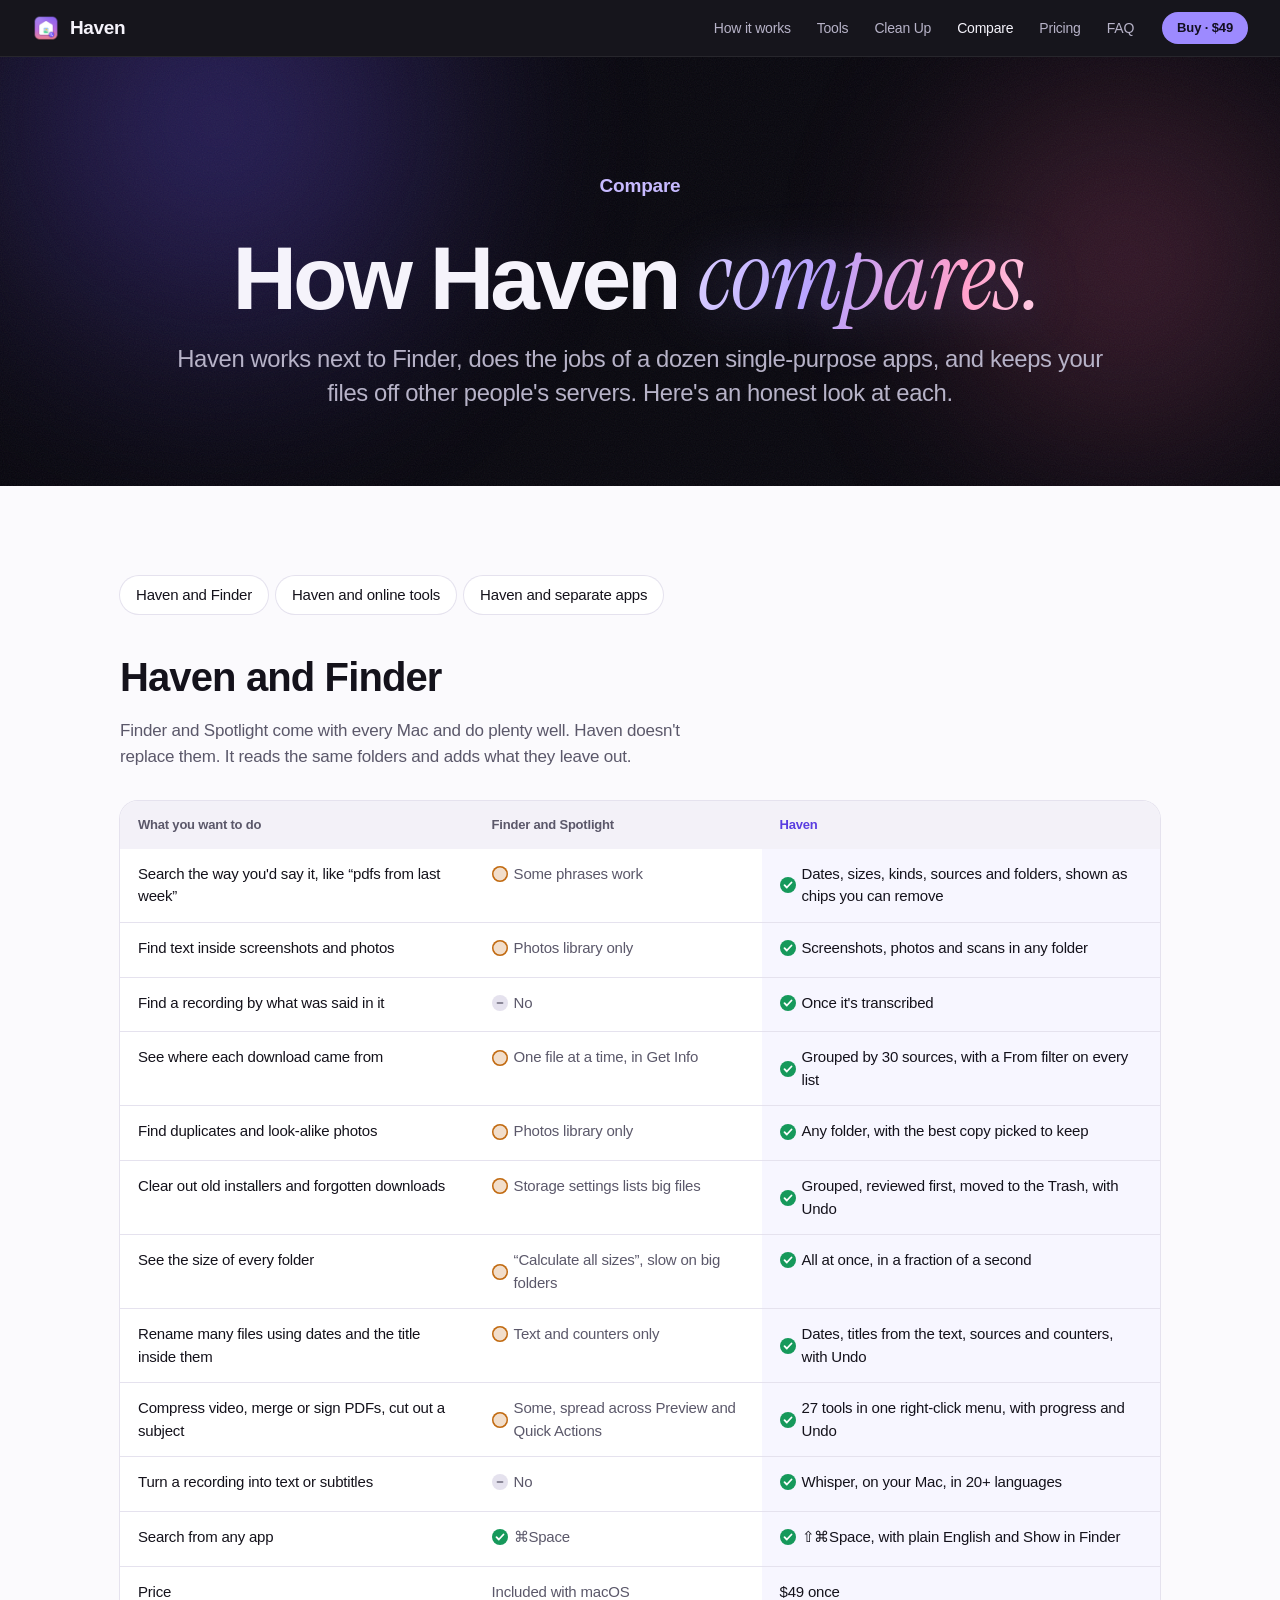
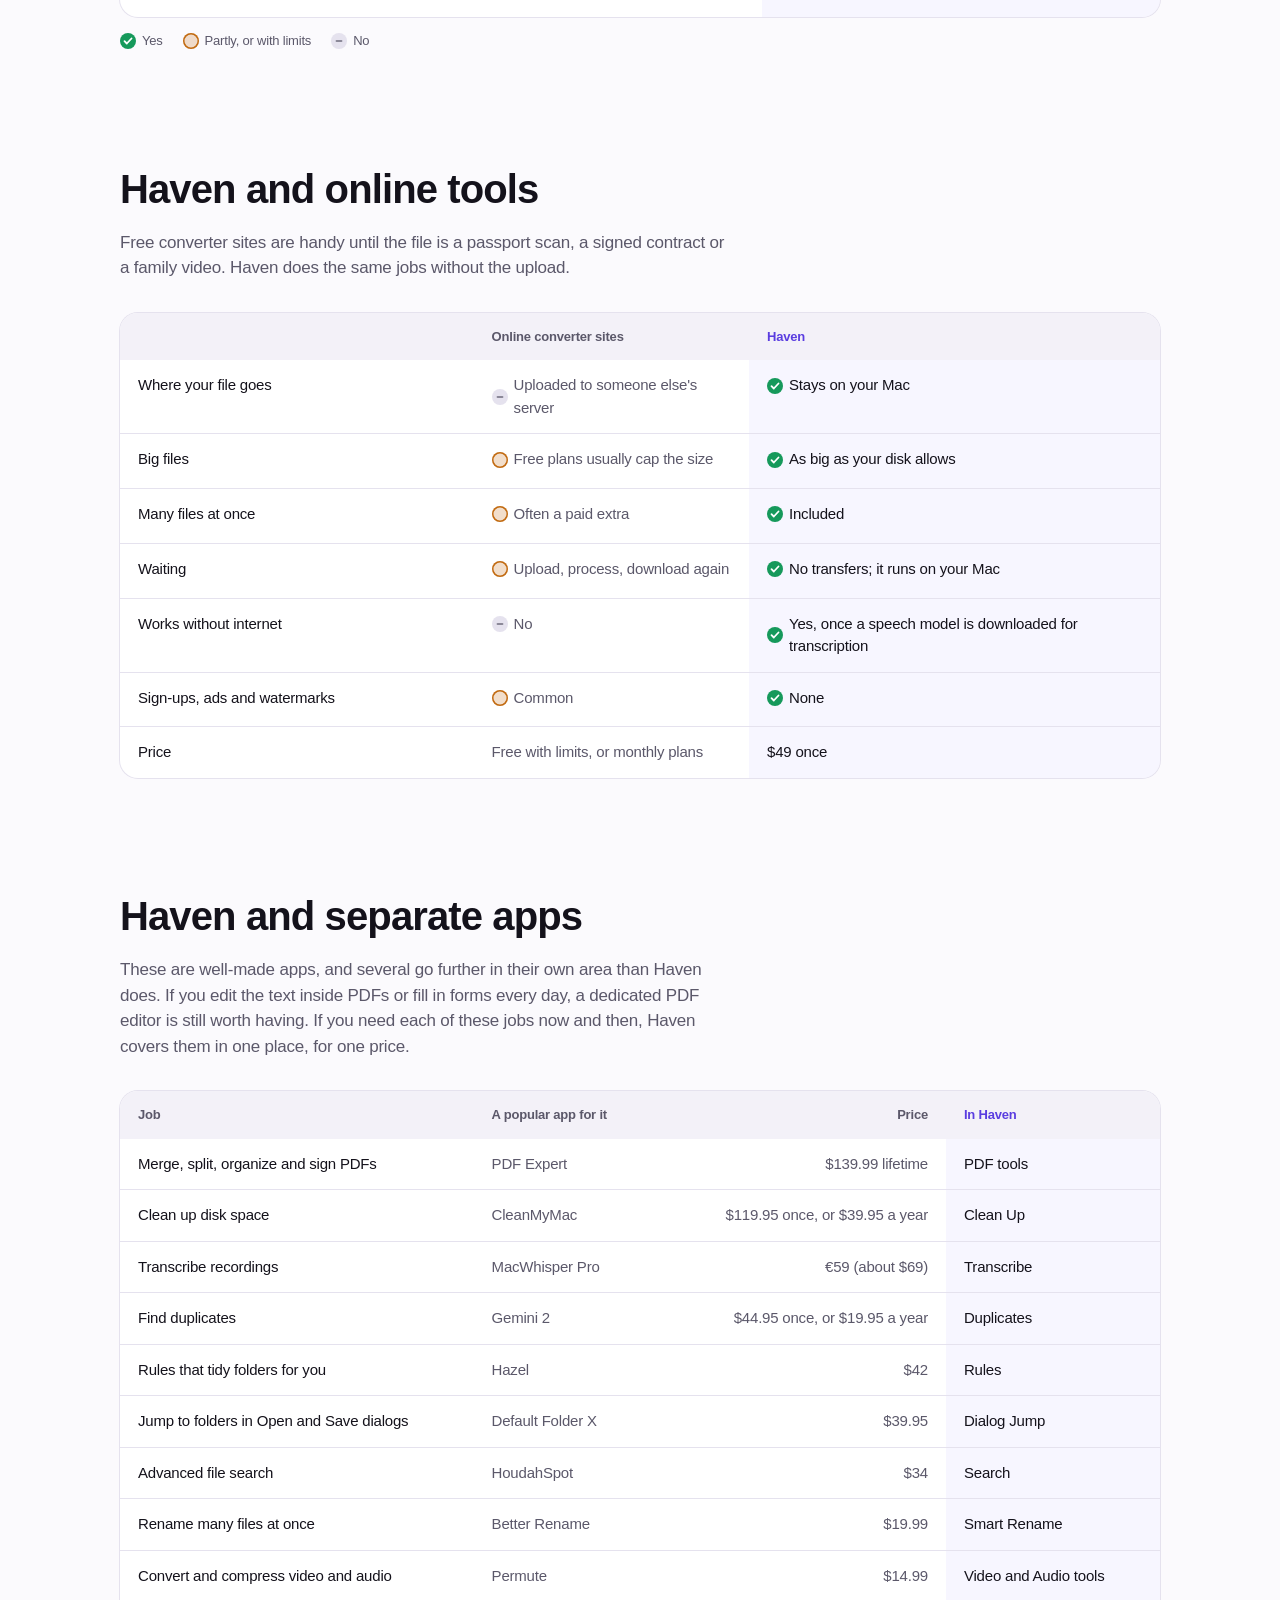
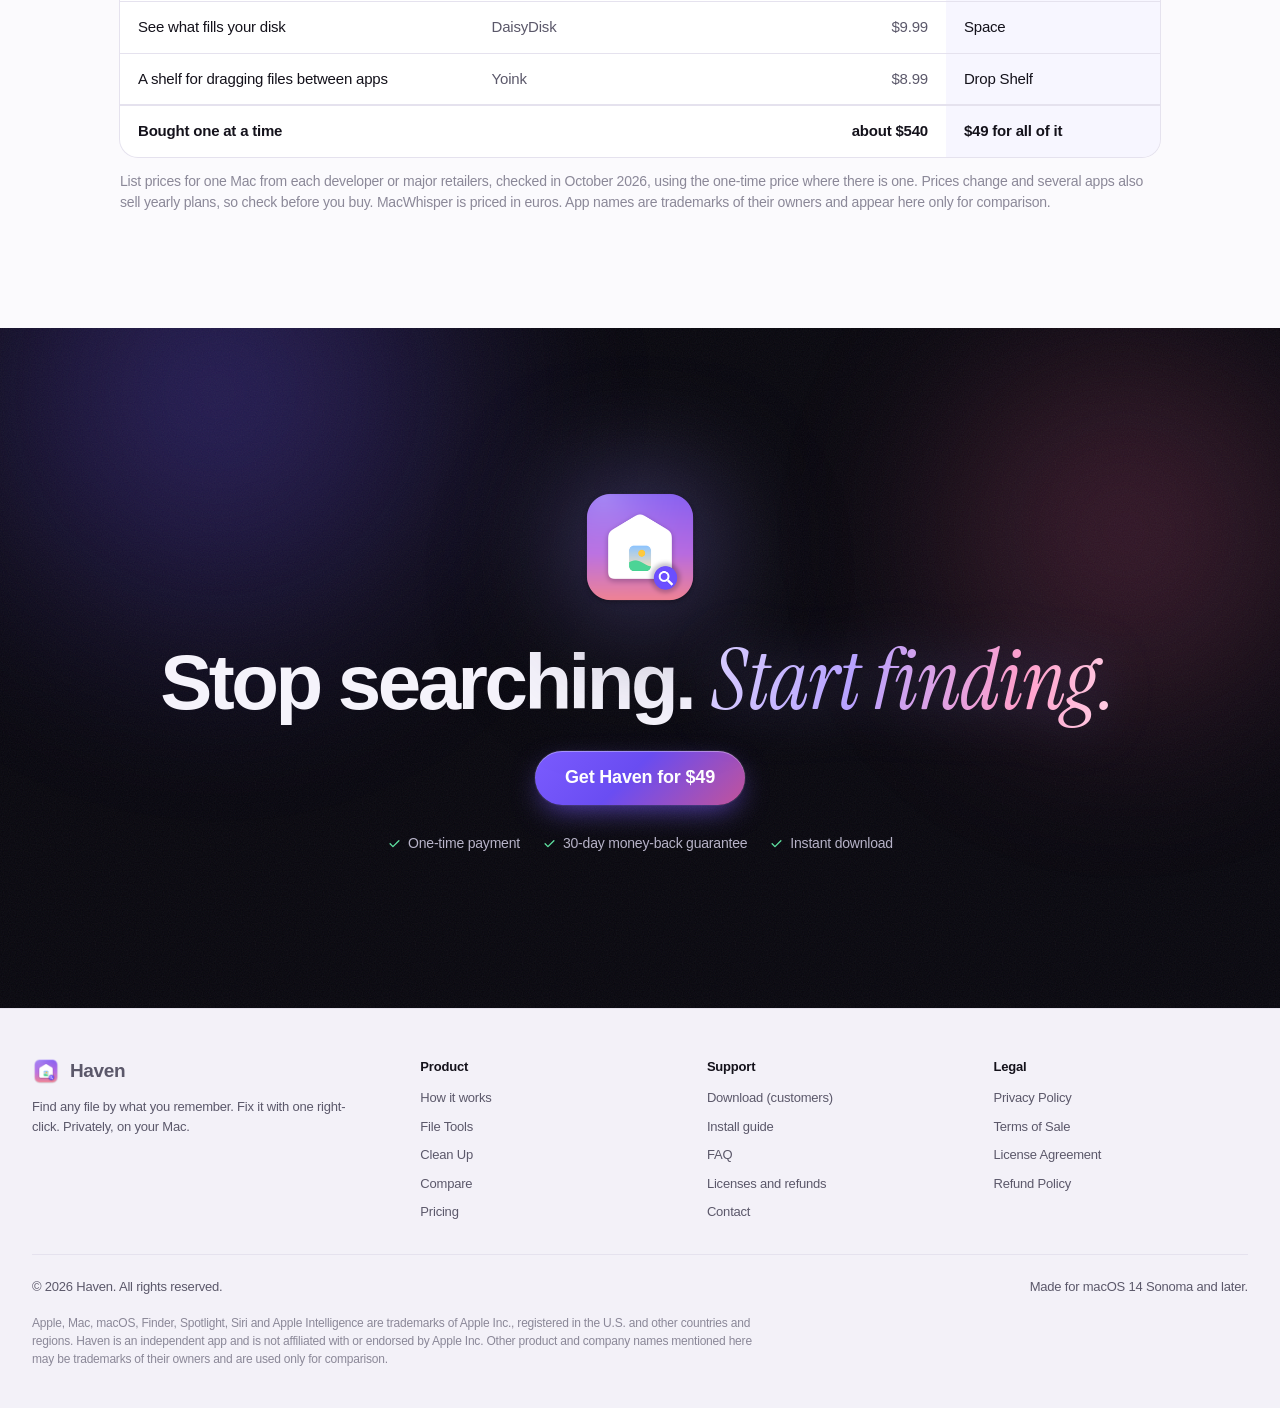
==== commit fbe1b758: "Website v2: direct-response copy and a redesigned, interactive sales page Copy written first (websit" ====
--- a/website/compare.html
+++ b/website/compare.html
@@ -65,6 +65,16 @@
     <symbol id="i-globe" viewBox="0 0 24 24" fill="none" stroke="currentColor" stroke-width="1.8" stroke-linecap="round" stroke-linejoin="round"><circle cx="12" cy="12" r="8.5"/><path d="M3.5 12h17M12 3.5c2.4 2.4 3.5 5.3 3.5 8.5s-1.1 6.1-3.5 8.5c-2.4-2.4-3.5-5.3-3.5-8.5S9.6 5.9 12 3.5z"/></symbol>
     <symbol id="i-share" viewBox="0 0 24 24" fill="none" stroke="currentColor" stroke-width="1.8" stroke-linecap="round" stroke-linejoin="round"><path d="M12 14.5v-11M8 7l4-3.5L16 7"/><path d="M8 10.5H6.5A1.5 1.5 0 0 0 5 12v6.5A1.5 1.5 0 0 0 6.5 20h11a1.5 1.5 0 0 0 1.5-1.5V12a1.5 1.5 0 0 0-1.5-1.5H16"/></symbol>
     <symbol id="i-disk" viewBox="0 0 24 24" fill="none" stroke="currentColor" stroke-width="1.8" stroke-linecap="round" stroke-linejoin="round"><rect x="3.5" y="6" width="17" height="12" rx="2.5"/><path d="M7 14.5h.01M10 14.5h7"/></symbol>
+    <symbol id="i-x" viewBox="0 0 24 24" fill="none" stroke="currentColor" stroke-width="1.8" stroke-linecap="round" stroke-linejoin="round"><path d="M6.5 6.5l11 11M17.5 6.5l-11 11"/></symbol>
+    <symbol id="i-wifi" viewBox="0 0 24 24" fill="none" stroke="currentColor" stroke-width="1.8" stroke-linecap="round" stroke-linejoin="round"><path d="M3.5 9.5a12 12 0 0 1 17 0M6.5 12.6a7.8 7.8 0 0 1 11 0M9.4 15.6a3.6 3.6 0 0 1 5.2 0"/><circle cx="12" cy="18.6" r="1.1" fill="currentColor" stroke="none"/></symbol>
+    <symbol id="i-brief" viewBox="0 0 24 24" fill="none" stroke="currentColor" stroke-width="1.8" stroke-linecap="round" stroke-linejoin="round"><rect x="3.5" y="7.5" width="17" height="12" rx="2"/><path d="M9 7.5V6a1.5 1.5 0 0 1 1.5-1.5h3A1.5 1.5 0 0 1 15 6v1.5M3.5 12.5h17"/></symbol>
+    <symbol id="i-cap" viewBox="0 0 24 24" fill="none" stroke="currentColor" stroke-width="1.8" stroke-linecap="round" stroke-linejoin="round"><path d="M2.5 9.5L12 5l9.5 4.5L12 14z"/><path d="M6.5 11.5v4c0 1.4 2.5 2.5 5.5 2.5s5.5-1.1 5.5-2.5v-4M21.5 9.5v5"/></symbol>
+    <symbol id="i-heart" viewBox="0 0 24 24" fill="none" stroke="currentColor" stroke-width="1.8" stroke-linecap="round" stroke-linejoin="round"><path d="M12 19.5s-7.5-4.5-7.5-10A4.2 4.2 0 0 1 12 7a4.2 4.2 0 0 1 7.5 2.5c0 5.5-7.5 10-7.5 10z"/></symbol>
+    <symbol id="i-store" viewBox="0 0 24 24" fill="none" stroke="currentColor" stroke-width="1.8" stroke-linecap="round" stroke-linejoin="round"><path d="M4 9.5l1.5-5h13l1.5 5M4 9.5h16v1a2.7 2.7 0 0 1-5.3 0 2.7 2.7 0 0 1-5.4 0A2.7 2.7 0 0 1 4 10.5z"/><path d="M5.5 12.5v7h13v-7M10 19.5v-4h4v4"/></symbol>
+    <symbol id="i-clap" viewBox="0 0 24 24" fill="none" stroke="currentColor" stroke-width="1.8" stroke-linecap="round" stroke-linejoin="round"><rect x="3.5" y="9" width="17" height="10.5" rx="2"/><path d="M3.5 9l15-4 1 3.5M8 7.8l2.5 2.7M13 6.5l2.5 2.7"/></symbol>
+    <symbol id="i-arrow" viewBox="0 0 24 24" fill="none" stroke="currentColor" stroke-width="1.8" stroke-linecap="round" stroke-linejoin="round"><path d="M12 5v14M6.5 13.5L12 19l5.5-5.5"/></symbol>
+    <symbol id="i-cursor" viewBox="0 0 24 24" fill="none" stroke="currentColor" stroke-width="1.8" stroke-linecap="round" stroke-linejoin="round"><path d="M5.5 3.5l12.5 7-5.8 1.6-2.6 5.9z"/></symbol>
+    <symbol id="i-chev" viewBox="0 0 24 24" fill="none" stroke="currentColor" stroke-width="1.8" stroke-linecap="round" stroke-linejoin="round"><path d="M9.5 6l6 6-6 6"/></symbol>
   </defs>
 </svg>
 
@@ -72,41 +82,41 @@
   <div class="wrap-wide gnav-in">
     <a class="brand" href="index.html"><img src="assets/img/icon-64.png" alt="" width="28" height="28">Haven</a>
     <ul class="gnav-links">
-      <li><a href="index.html#search">Search</a></li>
-      <li><a href="index.html#tools">File Tools</a></li>
+      <li><a href="index.html#how">How it works</a></li>
+      <li><a href="index.html#tools">Tools</a></li>
       <li><a href="index.html#cleanup">Clean Up</a></li>
       <li><a href="compare.html" aria-current="page">Compare</a></li>
       <li><a href="pricing.html">Pricing</a></li>
       <li><a href="faq.html">FAQ</a></li>
     </ul>
     <div class="gnav-cta">
-      <a class="btn-quiet btn-sm" href="download.html" data-download>Try free</a>
-      <a class="btn btn-sm" href="pricing.html#plans">Buy</a>
+      <a class="btn btn-sm" href="index.html#buy">Buy · $49</a>
     </div>
     <button class="menu-btn" type="button" aria-label="Menu" aria-expanded="false" aria-controls="menu-sheet"><span></span><span></span></button>
     <div class="menu-sheet" id="menu-sheet">
       <ul class="wrap-wide">
-        <li><a href="index.html#search">Search</a></li>
-        <li><a href="index.html#tools">File Tools</a></li>
+        <li><a href="index.html#how">How it works</a></li>
+        <li><a href="index.html#tools">Tools</a></li>
         <li><a href="index.html#cleanup">Clean Up</a></li>
         <li><a href="compare.html">Compare</a></li>
         <li><a href="pricing.html">Pricing</a></li>
         <li><a href="faq.html">FAQ</a></li>
-        <li><a href="download.html">Download free trial</a></li>
+        <li><a href="index.html#buy">Buy Haven · $49</a></li>
       </ul>
     </div>
   </div>
 </header>
 
 <main>
-  <section class="doc-head">
+  <section class="night page-hero center">
+    <div class="aurora soft" aria-hidden="true"><i></i><i></i></div>
     <div class="wrap">
       <p class="eyebrow">Compare</p>
-      <h1 class="h2">How Haven compares.</h1>
-      <p class="lead" style="margin-top:18px">Haven works next to Finder, does the jobs of a dozen single-purpose apps, and keeps your files off other people's servers. Here's an honest look at each.</p>
+      <h1 class="h1">How Haven <em class="serif glowtext">compares.</em></h1>
+      <p class="lead">Haven works next to Finder, does the jobs of a dozen single-purpose apps, and keeps your files off other people's servers. Here's an honest look at each.</p>
     </div>
   </section>
-  <div class="wrap" style="padding-bottom:clamp(80px,9vw,120px)">
+  <div class="wrap" style="padding-block:clamp(56px,7vw,96px) clamp(80px,9vw,120px)">
     <nav class="cnav" aria-label="Comparisons"><a href="#finder">Haven and Finder</a><a href="#online">Haven and online tools</a><a href="#cost">Haven and separate apps</a></nav>
 
     <section class="csec" id="finder" aria-labelledby="finder-title">
@@ -179,15 +189,17 @@
     </section>
   </div>
 
-  <section class="sec band" aria-labelledby="cta-title">
-    <div class="wrap final">
-      <img src="assets/img/icon-256.png" alt="" width="104" height="104">
-      <h2 class="h2" id="cta-title">See it on your own files.</h2>
-      <p class="lead">Try Haven free for 14 days. If it doesn't earn its place on your Mac, you don't pay a thing.</p>
-      <div class="cta-row">
-        <a class="btn btn-lg" href="download.html">Download free trial</a>
-        <a class="btn-line btn-lg" href="pricing.html#plans">Buy for $49</a>
-      </div>
+  <section class="night close" aria-labelledby="cta-title">
+    <div class="aurora soft" aria-hidden="true"><i></i><i></i></div>
+    <div class="wrap close-in">
+      <img class="close-icon" src="assets/img/icon-256.png" alt="" width="132" height="132">
+      <h2 class="h1" id="cta-title">Stop searching. <em class="serif glowtext">Start finding.</em></h2>
+      <div class="cta-row"><a class="btn btn-glow btn-lg" href="pricing.html#plans">Get Haven for $49</a></div>
+      <ul class="assure">
+        <li><svg aria-hidden="true"><use href="#i-check"/></svg>One-time payment</li>
+        <li><svg aria-hidden="true"><use href="#i-check"/></svg>30-day money-back guarantee</li>
+        <li><svg aria-hidden="true"><use href="#i-check"/></svg>Instant download</li>
+      </ul>
     </div>
   </section>
 </main>
@@ -197,12 +209,12 @@
     <div class="foot-top">
       <div class="foot-brand">
         <a class="brand" href="index.html"><img src="assets/img/icon-64.png" alt="" width="28" height="28">Haven</a>
-        <p>The productivity toolkit for your Mac's files. Search, clean up and work on anything, privately, on your Mac.</p>
+        <p>Find any file by what you remember. Fix it with one right-click. Privately, on your Mac.</p>
       </div>
       <div>
         <h4>Product</h4>
         <ul>
-          <li><a href="index.html#search">Search</a></li>
+          <li><a href="index.html#how">How it works</a></li>
           <li><a href="index.html#tools">File Tools</a></li>
           <li><a href="index.html#cleanup">Clean Up</a></li>
           <li><a href="compare.html">Compare</a></li>
@@ -212,7 +224,7 @@
       <div>
         <h4>Support</h4>
         <ul>
-          <li><a href="download.html">Download</a></li>
+          <li><a href="download.html">Download (customers)</a></li>
           <li><a href="download.html#install">Install guide</a></li>
           <li><a href="faq.html">FAQ</a></li>
           <li><a href="faq.html#licenses">Licenses and refunds</a></li>
@@ -233,11 +245,11 @@
       <span>© 2026 Haven. All rights reserved.</span>
       <span>Made for macOS 14 Sonoma and later.</span>
     </div>
-    <p class="foot-legal">Apple, Mac, macOS, Finder, Spotlight, Siri and Apple Intelligence are trademarks of Apple Inc., registered in the U.S. and other countries and regions. Haven is an independent app and is not affiliated with or endorsed by Apple Inc. Other product and company names mentioned here may be trademarks of their owners.</p>
+    <p class="foot-legal">Apple, Mac, macOS, Finder, Spotlight, Siri and Apple Intelligence are trademarks of Apple Inc., registered in the U.S. and other countries and regions. Haven is an independent app and is not affiliated with or endorsed by Apple Inc. Other product and company names mentioned here may be trademarks of their owners and are used only for comparison.</p>
   </div>
 </footer>
 
-<div class="buybar" id="buybar"><span><b>Haven</b> · $49 once · 14-day free trial</span><a class="btn btn-sm" href="pricing.html#plans">Buy</a></div>
+<div class="buybar" id="buybar"><span><b>Haven</b> · $49 once · 30-day guarantee</span><a class="btn btn-sm" href="pricing.html#plans">Buy</a></div>
 <div class="toast" id="toast" role="status" aria-live="polite"></div>
 
 <script src="assets/config.js"></script>
--- a/website/assets/site.css
+++ b/website/assets/site.css
@@ -1,26 +1,35 @@
-/* Haven website. Layout: one idea per band, headline first, then the thing itself working in a Mac window.
-   Type is the Mac's own system face, set large and tight. Color comes from the app icon: violet, with rose used rarely. */
+/* Haven website.
+   Layout: a story that starts at night (a messy desktop) and ends in calm light. Each section makes one promise
+   and proves it with something you can touch. Type: the Mac's own system face, large and tight, with Instrument
+   Serif italic for the words that carry feeling. Color comes from the app icon: violet with a little rose. */
+
+@font-face { font-family: "Instrument Serif"; src: url("fonts/instrument-serif-italic.woff2") format("woff2"); font-style: italic; font-weight: 400; font-display: swap; }
+@font-face { font-family: "Instrument Serif"; src: url("fonts/instrument-serif.woff2") format("woff2"); font-style: normal; font-weight: 400; font-display: swap; }
+@font-face { font-family: "Caveat"; src: url("fonts/caveat-latin.woff2") format("woff2"); font-weight: 400 700; font-style: normal; font-display: swap; }
+
 :root {
-  --canvas: #fcfbfe;
-  --mist: #f4f2f9;
+  --canvas: #fbfafd;
+  --mist: #f3f1f8;
   --panel: #ffffff;
-  --ink: #17151d;
-  --ink-2: #5d5a6a;
+  --ink: #14121b;
+  --ink-2: #5b586a;
   --ink-3: #8b8898;
-  --line: #e6e3ee;
+  --line: #e5e2ee;
   --accent: #6a4df2;
   --accent-ink: #ffffff;
-  --accent-soft: #efebfe;
+  --accent-soft: #eeeafe;
   --accent-text: #5a3de0;
-  --rose: #df5a90;
-  --ok: #1d9a5f;
-  --ok-soft: #e3f6ec;
+  --rose: #e0588f;
+  --ok: #16995b;
+  --ok-soft: #e2f5ea;
+  --bad: #d4405a;
+  --bad-soft: #fde9ed;
   --warn: #c26b12;
+  --marker: #ffd84d;
+  --mark: rgba(255, 214, 10, 0.42);
   --shadow: 30, 20, 70;
-  --header: rgba(252, 251, 254, 0.78);
-  --mark: rgba(255, 214, 10, 0.42);
-
-  /* The app window in the demos */
+  --header: rgba(251, 250, 253, 0.78);
+
   --win: #f7f6f3;
   --win-side: #efeef2;
   --win-card: #ffffff;
@@ -28,92 +37,78 @@
   --win-field: #e9e8ed;
   --win-ink: #1d1c22;
   --win-ink-2: #6c6a75;
+  --menu-bg: rgba(246, 245, 250, 0.86);
+  --menu-ink: #1d1c22;
 
   --font-display: "SF Pro Display", -apple-system, BlinkMacSystemFont, "Helvetica Neue", Helvetica, Arial, sans-serif;
   --font-text: -apple-system, BlinkMacSystemFont, "SF Pro Text", "Helvetica Neue", Helvetica, Arial, sans-serif;
+  --font-serif: "Instrument Serif", "New York", ui-serif, Georgia, serif;
   --font-mono: "SF Mono", ui-monospace, Menlo, Consolas, monospace;
-
-  --t-hero: clamp(3rem, 1.6rem + 6.4vw, 6rem);
-  --t-h2: clamp(2.25rem, 1.4rem + 3.8vw, 4rem);
+  --font-hand: "Caveat", "Bradley Hand", "Marker Felt", cursive;
+
+  --t-hero: clamp(2.75rem, 1.1rem + 5.6vw, 6rem);
+  --t-h2: clamp(2.25rem, 1.3rem + 3.6vw, 4.25rem);
   --t-h3: clamp(1.375rem, 1.15rem + 0.9vw, 1.75rem);
-  --t-lead: clamp(1.1875rem, 1.05rem + 0.6vw, 1.5rem);
+  --t-lead: clamp(1.1875rem, 1.05rem + 0.55vw, 1.5rem);
   --t-body: 1.0625rem;
   --t-small: 0.875rem;
-  --t-micro: 0.75rem;
 
   --r-lg: 28px;
   --r-md: 18px;
-  --r-sm: 12px;
   --ease: cubic-bezier(0.25, 0.1, 0.25, 1);
+  --spring: cubic-bezier(0.2, 0.9, 0.25, 1.08);
 }
 
 @media (prefers-color-scheme: dark) {
   :root:not([data-theme="light"]) {
-    --canvas: #0c0b10;
-    --mist: #15141b;
-    --panel: #1c1b22;
-    --ink: #f4f3f8;
-    --ink-2: #a8a5b5;
-    --ink-3: #7a7789;
-    --line: #2c2a35;
-    --accent: #9d8aff;
-    --accent-ink: #120f20;
-    --accent-soft: #241e44;
-    --accent-text: #b2a3ff;
-    --rose: #f283b2;
-    --ok: #4cc98a;
-    --ok-soft: #12301f;
-    --warn: #f0a050;
-    --shadow: 0, 0, 0;
-    --header: rgba(12, 11, 16, 0.74);
-    --mark: rgba(255, 214, 10, 0.3);
-    --win: #1d1d20;
-    --win-side: #252428;
-    --win-card: #2b2a2f;
-    --win-line: #37363c;
-    --win-field: #2f2e34;
-    --win-ink: #f2f1f5;
-    --win-ink-2: #9e9ca8;
+    --canvas: #0d0c12; --mist: #15141c; --panel: #1c1b23; --ink: #f4f3f8; --ink-2: #aaa7b7; --ink-3: #7c798b; --line: #2c2a36;
+    --accent: #9d8aff; --accent-ink: #120f20; --accent-soft: #241e44; --accent-text: #b4a6ff; --rose: #f283b2;
+    --ok: #4cc98a; --ok-soft: #12301f; --bad: #ff7d93; --bad-soft: #3a1820; --warn: #f0a050; --mark: rgba(255, 214, 10, 0.3);
+    --shadow: 0, 0, 0; --header: rgba(13, 12, 18, 0.74);
+    --win: #1d1d20; --win-side: #252428; --win-card: #2b2a2f; --win-line: #37363c; --win-field: #2f2e34; --win-ink: #f2f1f5; --win-ink-2: #9e9ca8;
+    --menu-bg: rgba(40, 38, 48, 0.86); --menu-ink: #f2f1f5;
     color-scheme: dark;
   }
 }
 :root[data-theme="dark"] {
-  --canvas: #0c0b10;
-  --mist: #15141b;
-  --panel: #1c1b22;
-  --ink: #f4f3f8;
-  --ink-2: #a8a5b5;
-  --ink-3: #7a7789;
-  --line: #2c2a35;
-  --accent: #9d8aff;
-  --accent-ink: #120f20;
-  --accent-soft: #241e44;
-  --accent-text: #b2a3ff;
-  --rose: #f283b2;
-  --ok: #4cc98a;
-  --ok-soft: #12301f;
-  --warn: #f0a050;
+  --canvas: #0d0c12; --mist: #15141c; --panel: #1c1b23; --ink: #f4f3f8; --ink-2: #aaa7b7; --ink-3: #7c798b; --line: #2c2a36;
+  --accent: #9d8aff; --accent-ink: #120f20; --accent-soft: #241e44; --accent-text: #b4a6ff; --rose: #f283b2;
+  --ok: #4cc98a; --ok-soft: #12301f; --bad: #ff7d93; --bad-soft: #3a1820; --warn: #f0a050; --mark: rgba(255, 214, 10, 0.3);
+  --shadow: 0, 0, 0; --header: rgba(13, 12, 18, 0.74);
+  --win: #1d1d20; --win-side: #252428; --win-card: #2b2a2f; --win-line: #37363c; --win-field: #2f2e34; --win-ink: #f2f1f5; --win-ink-2: #9e9ca8;
+  --menu-bg: rgba(40, 38, 48, 0.86); --menu-ink: #f2f1f5;
+  color-scheme: dark;
+}
+
+/* Night sections look the same in both themes: they are the dark chapters of the story. */
+.night {
+  --canvas: #08070e; --mist: #100e19; --panel: rgba(255, 255, 255, 0.05); --ink: #f5f3fb; --ink-2: #b7b3c8; --ink-3: #8a86a0;
+  --line: rgba(255, 255, 255, 0.1); --accent: #9d8aff; --accent-ink: #120f20; --accent-soft: rgba(157, 138, 255, 0.16); --accent-text: #c7baff;
   --shadow: 0, 0, 0;
-  --header: rgba(12, 11, 16, 0.74);
-  --mark: rgba(255, 214, 10, 0.3);
-  --win: #1d1d20;
-  --win-side: #252428;
-  --win-card: #2b2a2f;
-  --win-line: #37363c;
-  --win-field: #2f2e34;
-  --win-ink: #f2f1f5;
-  --win-ink-2: #9e9ca8;
+  position: relative;
+  isolation: isolate;
+  overflow: hidden;
+  background: #08070e;
+  color: var(--ink);
   color-scheme: dark;
 }
-
-/* Caveat (SIL Open Font License), only for handwriting in the demos. */
-@font-face {
-  font-family: "Caveat";
-  src: url("fonts/caveat-latin.woff2") format("woff2");
-  font-weight: 400 700;
-  font-style: normal;
-  font-display: swap;
-}
+.night::after {
+  content: "";
+  position: absolute;
+  inset: 0;
+  z-index: -1;
+  pointer-events: none;
+  opacity: 0.07;
+  background-image: url("data:image/svg+xml,%3Csvg xmlns='http://www.w3.org/2000/svg' width='160' height='160'%3E%3Cfilter id='n'%3E%3CfeTurbulence type='fractalNoise' baseFrequency='.85' numOctaves='2' stitchTiles='stitch'/%3E%3C/filter%3E%3Crect width='100%25' height='100%25' filter='url(%23n)'/%3E%3C/svg%3E");
+}
+.aurora { position: absolute; inset: 0; z-index: -2; pointer-events: none; }
+.aurora i { position: absolute; border-radius: 50%; filter: blur(70px); opacity: 0.75; will-change: transform; }
+.aurora i:nth-child(1) { width: 62vw; height: 62vw; max-width: 900px; max-height: 900px; left: -14vw; top: -26vw; background: radial-gradient(circle, rgba(106, 77, 242, 0.75), transparent 62%); animation: drift-a 22s ease-in-out infinite alternate; }
+.aurora i:nth-child(2) { width: 48vw; height: 48vw; max-width: 720px; max-height: 720px; right: -12vw; top: -8vw; background: radial-gradient(circle, rgba(224, 88, 143, 0.55), transparent 62%); animation: drift-b 26s ease-in-out infinite alternate; }
+.aurora i:nth-child(3) { width: 40vw; height: 40vw; max-width: 620px; max-height: 620px; left: 30vw; top: 36vh; background: radial-gradient(circle, rgba(70, 110, 255, 0.35), transparent 62%); animation: drift-a 30s ease-in-out infinite alternate-reverse; }
+.aurora.soft i { opacity: 0.5; }
+@keyframes drift-a { to { transform: translate(8vw, 6vh) scale(1.08); } }
+@keyframes drift-b { to { transform: translate(-6vw, 10vh) scale(0.94); } }
 
 /* ---------- Base ---------- */
 *, *::before, *::after { box-sizing: border-box; }
@@ -131,279 +126,170 @@
   text-rendering: optimizeLegibility;
   overflow-x: hidden;
 }
-body::before {
-  content: "";
-  position: fixed;
-  inset: 0 0 auto;
-  height: env(safe-area-inset-top, 0px);
-  z-index: 60;
-  background: var(--canvas);
-}
+@supports (overflow: clip) { body { overflow-x: clip; } }
+body::before { content: ""; position: fixed; inset: 0 0 auto; height: env(safe-area-inset-top, 0px); z-index: 60; background: var(--canvas); }
 img, svg, canvas { display: block; max-width: 100%; }
 a { color: var(--accent-text); text-decoration: none; }
 a:hover { text-decoration: underline; text-underline-offset: 0.18em; }
 button { font: inherit; color: inherit; }
-:focus-visible { outline: 3px solid color-mix(in srgb, var(--accent) 55%, transparent); outline-offset: 2px; border-radius: 6px; }
-::selection { background: color-mix(in srgb, var(--accent) 28%, transparent); }
+:focus-visible { outline: 3px solid color-mix(in srgb, var(--accent) 60%, transparent); outline-offset: 2px; border-radius: 6px; }
+::selection { background: color-mix(in srgb, var(--accent) 30%, transparent); }
 h1, h2, h3, h4 { font-family: var(--font-display); margin: 0; text-wrap: balance; font-weight: 700; }
 p { margin: 0; }
+q { quotes: "“" "”"; color: var(--ink); }
+code { font-family: var(--font-mono); font-size: 0.86em; padding: 0.1em 0.35em; border-radius: 6px; background: color-mix(in srgb, var(--ink) 7%, transparent); }
 [hidden] { display: none !important; }
 .sr { position: absolute; width: 1px; height: 1px; overflow: hidden; clip: rect(0 0 0 0); white-space: nowrap; }
 .num { font-variant-numeric: tabular-nums; }
-
-.wrap, .wrap-wide, .wrap-text {
-  margin-inline: auto;
-  padding-left: max(16px, env(safe-area-inset-left, 0px));
-  padding-right: max(16px, env(safe-area-inset-right, 0px));
-}
-.wrap { max-width: calc(1012px + 2 * 16px); }
-.wrap-wide { max-width: calc(1200px + 2 * 16px); }
-.wrap-text { max-width: calc(720px + 2 * 16px); }
+.center-text { text-align: center; }
+
+.wrap, .wrap-wide, .wrap-text { margin-inline: auto; padding-left: max(16px, env(safe-area-inset-left, 0px)); padding-right: max(16px, env(safe-area-inset-right, 0px)); }
+.wrap { max-width: calc(1040px + 2 * 16px); }
+.wrap-wide { max-width: calc(1220px + 2 * 16px); }
+.wrap-text { max-width: calc(740px + 2 * 16px); }
 @media (min-width: 740px) {
-  .wrap, .wrap-wide, .wrap-text {
-    padding-left: max(32px, env(safe-area-inset-left, 0px));
-    padding-right: max(32px, env(safe-area-inset-right, 0px));
-  }
-}
+  .wrap, .wrap-wide, .wrap-text { padding-left: max(32px, env(safe-area-inset-left, 0px)); padding-right: max(32px, env(safe-area-inset-right, 0px)); }
+  .wrap { max-width: calc(1040px + 2 * 32px); }
+  .wrap-wide { max-width: calc(1220px + 2 * 32px); }
+  .wrap-text { max-width: calc(740px + 2 * 32px); }
+}
+
+/* ---------- Type ---------- */
+.serif { font-family: var(--font-serif); font-style: italic; font-weight: 400; letter-spacing: -0.01em; }
+.h1 .serif, .h2 .serif { font-size: 1.08em; line-height: 0.95; }
+.glowtext { background: linear-gradient(100deg, #d9ceff 0%, #b7a2ff 35%, #ff9fcb 75%, #ffd3e6 100%); -webkit-background-clip: text; background-clip: text; color: transparent; filter: drop-shadow(0 0 28px rgba(157, 138, 255, 0.35)); padding-right: 0.06em; }
+.eyebrow { color: var(--accent-text); font-size: clamp(1rem, 0.95rem + 0.3vw, 1.25rem); font-weight: 600; letter-spacing: -0.012em; margin-bottom: 12px; }
+.h1 { font-size: var(--t-hero); line-height: 1.02; letter-spacing: -0.045em; }
+.h2 { font-size: var(--t-h2); line-height: 1.04; letter-spacing: -0.038em; }
+.h3 { font-size: var(--t-h3); line-height: 1.15; letter-spacing: -0.022em; font-weight: 650; }
+.lead { font-size: var(--t-lead); line-height: 1.42; color: var(--ink-2); font-weight: 500; letter-spacing: -0.016em; max-width: 40em; }
+.lead strong, .copy strong, .tell strong { color: var(--ink); font-weight: 650; }
+.copy { color: var(--ink-2); max-width: 36em; }
+.copy + .copy { margin-top: 0.9em; }
+.fine { font-size: var(--t-small); color: var(--ink-3); }
+.fine a { color: inherit; text-decoration: underline; text-underline-offset: 0.15em; }
+.sec { padding-block: clamp(88px, 10vw, 150px); }
+.band { background: var(--mist); }
+.sec-head { display: grid; gap: 18px; margin-bottom: clamp(44px, 5vw, 72px); }
+.sec-head.center { text-align: center; justify-items: center; }
+.sec-head.center .lead { margin-inline: auto; }
+
+/* Marker highlight, drawn on when it scrolls into view */
+.mark { background: linear-gradient(transparent 60%, var(--marker) 60%, var(--marker) 90%, transparent 90%) no-repeat 0 0 / 100% 100%; padding: 0 0.04em; color: inherit; transition: background-size 0.9s var(--ease) 0.15s; }
+.night .mark { background-image: linear-gradient(transparent 62%, rgba(255, 216, 77, 0.55) 62%, rgba(255, 216, 77, 0.55) 90%, transparent 90%); }
+.marks-ready .mark:not(.in) { background-size: 0% 100%; }
 
 /* ---------- Header ---------- */
-.gnav {
-  position: sticky;
-  top: env(safe-area-inset-top, 0px);
-  z-index: 50;
-  background: var(--header);
-  -webkit-backdrop-filter: saturate(180%) blur(20px);
-  backdrop-filter: saturate(180%) blur(20px);
-  border-bottom: 1px solid color-mix(in srgb, var(--line) 70%, transparent);
-}
+.gnav { position: sticky; top: env(safe-area-inset-top, 0px); z-index: 50; background: var(--header); -webkit-backdrop-filter: saturate(180%) blur(20px); backdrop-filter: saturate(180%) blur(20px); border-bottom: 1px solid color-mix(in srgb, var(--line) 70%, transparent); transition: background-color 0.3s, border-color 0.3s; }
+.gnav.on-night { --ink: #f5f3fb; --ink-2: #b7b3c8; --line: rgba(255, 255, 255, 0.1); --accent: #9d8aff; --accent-ink: #120f20; background: rgba(8, 7, 14, 0.94); color-scheme: dark; }
 .gnav-in { height: 56px; display: flex; align-items: center; gap: 28px; }
 .brand { display: flex; align-items: center; gap: 10px; color: var(--ink); font-family: var(--font-display); font-weight: 650; font-size: 1.1875rem; letter-spacing: -0.02em; }
 .brand:hover { text-decoration: none; }
 .brand img { width: 28px; height: 28px; }
-.gnav-links { display: flex; gap: 26px; margin-left: auto; list-style: none; padding: 0; margin-block: 0; }
-.gnav-links a { color: var(--ink-2); font-size: 0.875rem; font-weight: 450; }
+.gnav-links { display: flex; gap: 26px; margin: 0 0 0 auto; list-style: none; padding: 0; }
+.gnav-links a { color: var(--ink-2); font-size: 0.875rem; }
 .gnav-links a:hover, .gnav-links a[aria-current="page"] { color: var(--ink); text-decoration: none; }
 .gnav-cta { display: flex; align-items: center; gap: 10px; }
-.menu-btn {
-  display: none;
-  margin-left: auto;
-  width: 40px; height: 40px;
-  border: 0; background: none; padding: 0; cursor: pointer;
-  border-radius: 10px;
-}
-.menu-btn span { display: block; width: 18px; height: 1.5px; margin: 5px auto; background: var(--ink); transition: transform 0.25s var(--ease), opacity 0.2s; }
+.menu-btn { display: none; margin-left: auto; width: 40px; height: 40px; border: 0; background: none; padding: 0; cursor: pointer; border-radius: 10px; }
+.menu-btn span { display: block; width: 18px; height: 1.5px; margin: 5px auto; background: var(--ink); transition: transform 0.25s var(--ease); }
 .gnav[data-open] .menu-btn span:first-child { transform: translateY(3.25px) rotate(45deg); }
 .gnav[data-open] .menu-btn span:last-child { transform: translateY(-3.25px) rotate(-45deg); }
 .menu-sheet { display: none; }
-@media (max-width: 860px) {
-  .gnav-links, .gnav-cta .btn-quiet { display: none; }
-  .menu-btn { display: block; margin-left: auto; }
+@media (max-width: 900px) {
+  .gnav-links { display: none; }
+  .menu-btn { display: block; }
   .gnav-cta { order: 3; }
-  .gnav[data-open] .menu-sheet {
-    display: block;
-    position: absolute;
-    inset: 56px 0 auto;
-    background: var(--canvas);
-    border-bottom: 1px solid var(--line);
-    height: calc(100dvh - 56px - env(safe-area-inset-top, 0px));
-    overflow-y: auto;
-  }
+  .gnav[data-open] .menu-sheet { display: block; position: absolute; inset: 56px 0 auto; background: var(--canvas); border-bottom: 1px solid var(--line); height: calc(100dvh - 56px - env(safe-area-inset-top, 0px)); overflow-y: auto; }
+  .gnav.on-night[data-open] .menu-sheet { background: #08070e; }
   .menu-sheet ul { list-style: none; margin: 0; padding-block: 12px 32px; }
-  .menu-sheet li a {
-    display: block;
-    padding: 14px 0;
-    color: var(--ink);
-    font-family: var(--font-display);
-    font-size: 1.75rem;
-    font-weight: 650;
-    letter-spacing: -0.02em;
-    border-bottom: 1px solid var(--line);
-  }
+  .menu-sheet li a { display: block; padding: 14px 0; color: var(--ink); font-family: var(--font-display); font-size: 1.75rem; font-weight: 650; letter-spacing: -0.02em; border-bottom: 1px solid var(--line); }
   .menu-sheet li a:hover { text-decoration: none; color: var(--accent-text); }
 }
 
 /* ---------- Buttons ---------- */
-.btn, .btn-quiet, .btn-line {
+.btn, .btn-quiet, .btn-line, .btn-ghost {
   display: inline-flex; align-items: center; justify-content: center; gap: 8px;
-  min-height: 44px;
-  padding: 0 22px;
-  border-radius: 999px;
-  border: 0;
-  font-size: 1.0625rem;
-  font-weight: 500;
-  letter-spacing: -0.01em;
-  cursor: pointer;
-  white-space: nowrap;
-  transition: background-color 0.2s var(--ease), transform 0.12s var(--ease), color 0.2s;
+  min-height: 44px; padding: 0 22px; border-radius: 999px; border: 0;
+  font-size: 1.0625rem; font-weight: 550; letter-spacing: -0.01em; cursor: pointer; white-space: nowrap;
+  transition: background-color 0.2s var(--ease), transform 0.15s var(--ease), box-shadow 0.25s var(--ease), color 0.2s;
 }
 .btn { background: var(--accent); color: var(--accent-ink); }
 .btn:hover { background: color-mix(in srgb, var(--accent) 88%, var(--ink)); text-decoration: none; }
+.btn-glow {
+  color: #fff;
+  background: linear-gradient(135deg, #7b5cff 0%, #6a4df2 45%, #c2539a 100%);
+  box-shadow: inset 0 1px 0 rgba(255, 255, 255, 0.35), 0 10px 30px -8px rgba(122, 92, 255, 0.75), 0 0 0 1px rgba(255, 255, 255, 0.08);
+}
+.btn-glow:hover { background: linear-gradient(135deg, #8a6dff 0%, #7656ff 45%, #d05ba8 100%); box-shadow: inset 0 1px 0 rgba(255, 255, 255, 0.4), 0 16px 40px -8px rgba(122, 92, 255, 0.9), 0 0 0 1px rgba(255, 255, 255, 0.12); transform: translateY(-1px); }
 .btn-quiet { background: var(--accent-soft); color: var(--accent-text); }
-.btn-quiet:hover { background: color-mix(in srgb, var(--accent-soft) 80%, var(--accent)); text-decoration: none; }
+.btn-quiet:hover { background: color-mix(in srgb, var(--accent-soft) 75%, var(--accent)); text-decoration: none; }
 .btn-line { background: transparent; color: var(--ink); box-shadow: inset 0 0 0 1px var(--line); }
 .btn-line:hover { box-shadow: inset 0 0 0 1px var(--ink-3); text-decoration: none; }
-.btn:active, .btn-quiet:active, .btn-line:active { transform: scale(0.98); }
-.btn-sm { min-height: 32px; padding: 0 14px; font-size: 0.8125rem; }
-.btn-lg { min-height: 52px; padding: 0 28px; font-size: 1.125rem; }
+.btn-ghost { background: color-mix(in srgb, var(--ink) 8%, transparent); color: var(--ink); -webkit-backdrop-filter: blur(10px); backdrop-filter: blur(10px); }
+.btn-ghost:hover { background: color-mix(in srgb, var(--ink) 14%, transparent); text-decoration: none; }
+.btn-ghost svg { width: 18px; height: 18px; }
+.btn:active, .btn-quiet:active, .btn-line:active, .btn-ghost:active { transform: scale(0.98); }
+.btn-sm { min-height: 32px; padding: 0 15px; font-size: 0.8125rem; }
+.btn-lg { min-height: 54px; padding: 0 30px; font-size: 1.125rem; }
 .more { display: inline-flex; align-items: center; gap: 4px; font-size: 1.0625rem; color: var(--accent-text); }
 .more::after { content: ""; width: 7px; height: 7px; border: solid currentColor; border-width: 1.6px 1.6px 0 0; transform: rotate(45deg); margin-left: 2px; }
-
-/* ---------- Sections and type ---------- */
-.sec { padding-block: clamp(80px, 9vw, 140px); }
-.band { background: var(--mist); }
-.eyebrow { color: var(--accent-text); font-size: clamp(1.0625rem, 1rem + 0.3vw, 1.3125rem); font-weight: 600; letter-spacing: -0.015em; margin-bottom: 10px; }
-.h1 { font-size: var(--t-hero); line-height: 1.02; letter-spacing: -0.04em; }
-.h2 { font-size: var(--t-h2); line-height: 1.05; letter-spacing: -0.035em; }
-.h3 { font-size: var(--t-h3); line-height: 1.15; letter-spacing: -0.02em; font-weight: 650; }
-.lead { font-size: var(--t-lead); line-height: 1.38; color: var(--ink-2); font-weight: 500; letter-spacing: -0.016em; max-width: 40em; }
-.lead strong, .copy strong { color: var(--ink); font-weight: 600; }
-.copy { color: var(--ink-2); max-width: 36em; }
-.copy + .copy { margin-top: 0.9em; }
-.sec-head { display: grid; gap: 18px; margin-bottom: clamp(40px, 5vw, 64px); }
-.sec-head.center { text-align: center; justify-items: center; }
-.sec-head.center .lead { margin-inline: auto; }
-.fine { font-size: var(--t-small); color: var(--ink-3); }
-.fine a { color: inherit; text-decoration: underline; text-underline-offset: 0.15em; }
+.cta-row { display: flex; flex-wrap: wrap; gap: 12px; justify-content: center; align-items: center; }
+.assure { list-style: none; padding: 0; margin: 0; display: flex; flex-wrap: wrap; gap: 8px 22px; justify-content: center; color: var(--ink-2); font-size: var(--t-small); }
+.assure li { display: inline-flex; align-items: center; gap: 6px; }
+.assure svg { width: 15px; height: 15px; color: #5fe0a0; }
 
 /* ---------- Hero ---------- */
-.hero { padding-block: clamp(56px, 8vw, 104px) 0; overflow: hidden; }
-.hero-copy { display: grid; justify-items: center; text-align: center; gap: 22px; }
-.hero-icon { width: 92px; height: 92px; filter: drop-shadow(0 12px 24px rgba(var(--shadow), 0.18)); }
-.hero .lead { max-width: 34em; }
-.cta-row { display: flex; flex-wrap: wrap; gap: 12px; justify-content: center; align-items: center; }
-.hero-fine { font-size: var(--t-small); color: var(--ink-3); }
-.hero-stage { position: relative; margin-top: clamp(44px, 6vw, 72px); padding-bottom: clamp(64px, 8vw, 110px); }
-.hero-stage::before {
-  content: "";
-  position: absolute;
-  inset: 12% 6% 4%;
-  background: radial-gradient(60% 55% at 50% 40%, color-mix(in srgb, var(--accent) 22%, transparent), transparent 70%),
-              radial-gradient(40% 40% at 78% 70%, color-mix(in srgb, var(--rose) 16%, transparent), transparent 70%);
-  filter: blur(40px);
-  z-index: 0;
-  pointer-events: none;
-}
-.hero-stage > * { position: relative; z-index: 1; }
-.try { display: flex; flex-wrap: wrap; gap: 8px; justify-content: center; align-items: center; margin-top: 22px; font-size: var(--t-small); color: var(--ink-3); }
-.try button {
-  border: 1px solid var(--line);
-  background: var(--panel);
-  color: var(--ink);
-  border-radius: 999px;
-  padding: 6px 13px;
-  font-size: var(--t-small);
-  cursor: pointer;
-  transition: border-color 0.2s, background-color 0.2s;
-}
-.try button:hover { border-color: var(--accent); }
-.try button[aria-pressed="true"] { background: var(--accent-soft); border-color: transparent; color: var(--accent-text); }
-
-/* ---------- The Mac window ---------- */
-.mac {
-  --side-w: 208px;
-  display: grid;
-  grid-template-columns: var(--side-w) minmax(0, 1fr);
-  background: var(--win);
-  color: var(--win-ink);
-  border-radius: 18px;
-  box-shadow: 0 0 0 1px var(--win-line), 0 40px 90px -30px rgba(var(--shadow), 0.42), 0 12px 30px -12px rgba(var(--shadow), 0.18);
-  overflow: hidden;
-  font-size: 13px;
-  letter-spacing: -0.005em;
-  text-align: left;
-}
-.mac-side { margin: 8px 0 8px 8px; padding: 12px 10px; border-radius: 12px; background: var(--win-side); box-shadow: 0 0 0 1px var(--win-line); display: flex; flex-direction: column; gap: 2px; min-width: 0; }
-.lights { display: flex; gap: 8px; padding: 2px 4px 16px; }
-.lights i { width: 12px; height: 12px; border-radius: 50%; background: #ff5f57; box-shadow: inset 0 0 0 0.5px rgba(0, 0, 0, 0.12); }
-.lights i:nth-child(2) { background: #febc2e; }
-.lights i:nth-child(3) { background: #28c840; }
-.side-h { font-size: 11px; font-weight: 600; color: var(--win-ink-2); padding: 12px 8px 4px; }
-.side-i { display: flex; align-items: center; gap: 9px; padding: 6px 8px; border-radius: 8px; color: var(--win-ink); white-space: nowrap; }
-.side-i svg { width: 16px; height: 16px; color: var(--accent); flex: none; }
-.side-i .ct { margin-left: auto; color: var(--win-ink-2); font-size: 11px; font-variant-numeric: tabular-nums; }
-.side-i.on { background: var(--accent); color: #fff; }
-.side-i.on svg, .side-i.on .ct { color: #fff; }
-.mac-main { display: flex; flex-direction: column; min-width: 0; }
-.mac-bar { display: flex; align-items: center; gap: 10px; padding: 10px 14px; min-height: 52px; }
-.mac-bar .lights { display: none; padding: 0 6px 0 0; }
-.mac-title { font-weight: 600; font-size: 13px; color: var(--win-ink); }
-.mac-field {
-  flex: 1;
-  max-width: 420px;
-  margin-inline: auto;
-  display: flex; align-items: center; gap: 7px;
-  height: 32px;
-  padding: 0 10px;
-  border-radius: 9px;
-  background: var(--win-field);
-  color: var(--win-ink-2);
-}
-.mac-field svg { width: 14px; height: 14px; flex: none; }
-.mac-field input {
-  flex: 1; min-width: 0;
-  border: 0; outline: 0; background: transparent;
-  font: inherit; font-size: 13px; color: var(--win-ink);
-}
-.mac-field:focus-within { box-shadow: 0 0 0 3px color-mix(in srgb, var(--accent) 40%, transparent); }
-.mac-field .clear { border: 0; background: var(--win-ink-2); color: var(--win); width: 15px; height: 15px; border-radius: 50%; font-size: 10px; line-height: 15px; padding: 0; cursor: pointer; opacity: 0.6; }
-.mac-body { flex: 1; padding: 6px 22px 22px; overflow: hidden; min-height: 0; }
-#hero-mac { height: clamp(560px, 50vw, 610px); }
-@media (max-width: 560px) { #hero-mac { height: 480px; } }
-.split .h2, .privacy .h2, .replace .h2 { font-size: clamp(2.25rem, 1.5rem + 2.4vw, 3.5rem); }
-.mac-h { font-family: var(--font-display); font-size: 24px; font-weight: 700; letter-spacing: -0.02em; display: flex; align-items: center; gap: 10px; }
-.mac-sub { color: var(--win-ink-2); font-size: 12px; margin-top: 2px; }
-@media (max-width: 760px) {
-  .mac { grid-template-columns: minmax(0, 1fr); border-radius: 14px; }
-  .mac-side { display: none; }
-  .mac-bar .lights { display: flex; }
-  .mac-body { padding: 4px 14px 16px; }
-}
-
-/* Search demo */
-.readas { display: flex; flex-wrap: wrap; align-items: center; gap: 6px; margin: 12px 0 4px; color: var(--win-ink-2); font-size: 12px; min-height: 26px; }
-.chip {
-  display: inline-flex; align-items: center; gap: 5px;
-  height: 24px; padding: 0 4px 0 9px;
-  border-radius: 7px;
-  background: color-mix(in srgb, var(--accent) 13%, var(--win-card));
-  box-shadow: inset 0 0 0 1px color-mix(in srgb, var(--accent) 30%, transparent);
-  color: var(--win-ink);
-  font-size: 12px; font-weight: 500;
-  animation: chip-in 0.28s var(--ease) both;
-}
-.chip.k-date { background: color-mix(in srgb, #8a63e8 14%, var(--win-card)); }
-.chip.k-size { background: color-mix(in srgb, #e39a2d 16%, var(--win-card)); box-shadow: inset 0 0 0 1px color-mix(in srgb, #e39a2d 35%, transparent); }
-.chip.k-from { background: color-mix(in srgb, #2f9e6b 14%, var(--win-card)); box-shadow: inset 0 0 0 1px color-mix(in srgb, #2f9e6b 32%, transparent); }
-.chip.k-text { background: color-mix(in srgb, #3b82d6 13%, var(--win-card)); box-shadow: inset 0 0 0 1px color-mix(in srgb, #3b82d6 30%, transparent); }
-.chip button { border: 0; background: none; padding: 0 4px; cursor: pointer; color: var(--win-ink-2); font-size: 13px; line-height: 1; }
-.chip button:hover { color: var(--win-ink); }
-@keyframes chip-in { from { opacity: 0; transform: translateY(3px) scale(0.96); } to { opacity: 1; transform: none; } }
-.resmeta { display: flex; justify-content: space-between; color: var(--win-ink-2); font-size: 12px; margin: 10px 0 12px; }
-.grid-files { display: grid; grid-template-columns: repeat(auto-fill, minmax(150px, 1fr)); gap: 16px 14px; }
-@media (max-width: 560px) { .grid-files { grid-template-columns: repeat(2, minmax(0, 1fr)); } }
-.file { min-width: 0; animation: file-in 0.35s var(--ease) both; }
-.file .th { aspect-ratio: 4 / 3; border-radius: 10px; position: relative; overflow: hidden; box-shadow: 0 0 0 1px var(--win-line); }
-.file .nm { font-weight: 600; font-size: 12px; margin-top: 7px; white-space: nowrap; overflow: hidden; text-overflow: ellipsis; }
-.file .mt { color: var(--win-ink-2); font-size: 11px; white-space: nowrap; overflow: hidden; text-overflow: ellipsis; }
-.file .hit { margin-top: 5px; font-size: 11px; line-height: 1.35; color: var(--win-ink-2); display: -webkit-box; -webkit-line-clamp: 2; -webkit-box-orient: vertical; overflow: hidden; }
-.file .hit b { color: var(--win-ink); font-weight: 600; }
-mark { background: var(--mark); color: inherit; border-radius: 3px; padding: 0 1px; }
-.src-badge { position: absolute; left: 6px; bottom: 6px; height: 18px; padding: 0 6px; border-radius: 5px; background: rgba(20, 18, 28, 0.66); color: #fff; font-size: 10px; font-weight: 600; display: flex; align-items: center; -webkit-backdrop-filter: blur(6px); backdrop-filter: blur(6px); }
-@keyframes file-in { from { opacity: 0; transform: translateY(6px); } to { opacity: 1; transform: none; } }
-.empty { padding: 48px 12px; text-align: center; color: var(--win-ink-2); }
-.empty b { color: var(--win-ink); }
-
-/* Thumbnails drawn in CSS */
+.hero { padding-top: clamp(56px, 8vw, 110px); }
+.hero-copy { display: grid; justify-items: center; text-align: center; gap: 26px; }
+.hero .h1 { max-width: 13.5em; }
+.hero .lead { max-width: 36em; }
+.hero .lead em { color: var(--ink); font-style: italic; }
+.kicker { display: inline-flex; align-items: center; gap: 10px; padding: 7px 16px 7px 12px; border-radius: 999px; background: rgba(255, 255, 255, 0.06); box-shadow: inset 0 0 0 1px rgba(255, 255, 255, 0.12); font-size: 0.875rem; color: var(--ink-2); -webkit-backdrop-filter: blur(12px); backdrop-filter: blur(12px); }
+.kicker-dot { width: 8px; height: 8px; border-radius: 50%; background: #ff9fcb; box-shadow: 0 0 0 4px rgba(255, 159, 203, 0.18); animation: pulse 2.4s ease-in-out infinite; }
+@keyframes pulse { 50% { box-shadow: 0 0 0 7px rgba(255, 159, 203, 0); } }
+
+.pile-wrap { position: relative; margin-top: clamp(28px, 4vw, 48px); padding-bottom: clamp(64px, 8vw, 110px); }
+.pile { position: relative; height: clamp(440px, 48vw, 620px); --px: 0; --py: 0; }
+.pile::before { content: ""; position: absolute; inset: 6% 4% 0; border-radius: 40px; background: radial-gradient(60% 70% at 50% 45%, rgba(157, 138, 255, 0.14), transparent 70%); pointer-events: none; }
+.pf { position: absolute; left: 0; top: 0; width: var(--w, 104px); transform-origin: 50% 40%; transition: transform 1s var(--spring), opacity 0.6s var(--ease), filter 0.6s var(--ease); will-change: transform; z-index: var(--z, 1); }
+.pf-in { transform: translate3d(calc(var(--px) * var(--d) * 1px), calc(var(--py) * var(--d) * 1px), 0); transition: transform 0.4s var(--ease); }
+.pf .th { aspect-ratio: 4 / 3; border-radius: 7px; position: relative; overflow: hidden; box-shadow: 0 0 0 2.5px rgba(255, 255, 255, 0.92), 0 10px 24px rgba(0, 0, 0, 0.5); }
+.pf .lbl { margin: 7px auto 0; width: fit-content; max-width: 100%; padding: 1px 6px; border-radius: 4px; color: #fff; font-size: 11px; font-weight: 500; line-height: 1.3; text-align: center; text-shadow: 0 1px 3px rgba(0, 0, 0, 0.85); display: -webkit-box; -webkit-line-clamp: 2; -webkit-box-orient: vertical; overflow: hidden; word-break: break-word; transition: background-color 0.3s; }
+.pf .snip { display: none; margin-top: 6px; font-size: 11px; line-height: 1.35; color: #e9e6f5; text-align: center; text-shadow: 0 1px 3px rgba(0, 0, 0, 0.9); }
+.pf .snip mark { background: rgba(255, 216, 77, 0.85); color: #1b1720; text-shadow: none; border-radius: 3px; padding: 0 2px; }
+.pf.hit .th { box-shadow: 0 0 0 2.5px #fff, 0 0 0 7px rgba(157, 138, 255, 0.55), 0 24px 50px rgba(0, 0, 0, 0.6); }
+.pf.hit .lbl { background: #6a4df2; text-shadow: none; }
+.pf.hit .snip { display: block; }
+@media (max-width: 560px) { .pf.hit .snip { display: none; } }
+.pf.dim { opacity: 0.16; filter: blur(1.6px) saturate(0.5); }
+.qdock { position: relative; z-index: 30; display: grid; justify-items: center; gap: 12px; }
+.qdock .readas { order: 2; }
+.qdock .try { order: 3; }
+.pile-wrap .pile { margin-top: 8px; }
+.qbar { display: flex; align-items: center; gap: 12px; width: min(640px, 100%); height: 62px; padding: 0 18px 0 16px; border-radius: 20px; background: rgba(28, 24, 44, 0.66); -webkit-backdrop-filter: blur(26px) saturate(160%); backdrop-filter: blur(26px) saturate(160%); box-shadow: inset 0 0 0 1px rgba(255, 255, 255, 0.14), inset 0 1px 0 rgba(255, 255, 255, 0.12), 0 24px 70px rgba(0, 0, 0, 0.6); }
+.qbar:focus-within { box-shadow: inset 0 0 0 1px rgba(199, 186, 255, 0.6), 0 0 0 4px rgba(157, 138, 255, 0.25), 0 24px 70px rgba(0, 0, 0, 0.6); }
+.qbar img { width: 24px; height: 24px; border-radius: 6px; }
+.qbar input { flex: 1; min-width: 0; border: 0; outline: 0; background: transparent; color: #fff; font-size: 1.1875rem; font-family: var(--font-text); letter-spacing: -0.01em; }
+.qbar input::placeholder { color: rgba(255, 255, 255, 0.45); }
+.qbar input::-webkit-search-cancel-button { -webkit-appearance: none; display: none; }
+.qhint { color: rgba(255, 255, 255, 0.55); font-size: 0.8125rem; white-space: nowrap; font-variant-numeric: tabular-nums; }
+.readas { display: flex; flex-wrap: wrap; justify-content: center; align-items: center; gap: 6px; min-height: 28px; font-size: 0.8125rem; color: var(--ink-2); }
+.chip { display: inline-flex; align-items: center; gap: 4px; height: 26px; padding: 0 4px 0 10px; border-radius: 8px; font-size: 0.8125rem; font-weight: 550; color: #fff; background: rgba(157, 138, 255, 0.22); box-shadow: inset 0 0 0 1px rgba(199, 186, 255, 0.35); animation: chip-in 0.3s var(--ease) both; }
+.chip.k-date { background: rgba(140, 99, 232, 0.24); }
+.chip.k-size { background: rgba(227, 154, 45, 0.24); box-shadow: inset 0 0 0 1px rgba(255, 196, 110, 0.4); }
+.chip.k-from { background: rgba(47, 158, 107, 0.26); box-shadow: inset 0 0 0 1px rgba(110, 220, 165, 0.4); }
+.chip.k-text { background: rgba(59, 130, 214, 0.26); box-shadow: inset 0 0 0 1px rgba(130, 180, 255, 0.4); }
+.chip button { border: 0; background: none; padding: 0 5px; cursor: pointer; color: rgba(255, 255, 255, 0.65); font-size: 14px; line-height: 1; }
+@keyframes chip-in { from { opacity: 0; transform: translateY(4px) scale(0.96); } to { opacity: 1; transform: none; } }
+.try { display: flex; flex-wrap: wrap; gap: 8px; justify-content: center; }
+.try button { border: 0; border-radius: 999px; padding: 7px 14px; font-size: 0.8125rem; cursor: pointer; color: var(--ink-2); background: rgba(255, 255, 255, 0.06); box-shadow: inset 0 0 0 1px rgba(255, 255, 255, 0.1); transition: background-color 0.2s, color 0.2s; }
+.try button:hover { color: #fff; background: rgba(255, 255, 255, 0.12); }
+.try button[aria-pressed="true"] { color: #fff; background: rgba(157, 138, 255, 0.3); box-shadow: inset 0 0 0 1px rgba(199, 186, 255, 0.5); }
+
+/* ---------- Thumbnails drawn in CSS ---------- */
 .th { background: var(--win-card); }
-.th-pdf, .th-doc { background: linear-gradient(180deg, color-mix(in srgb, var(--accent) 7%, var(--win-card)), var(--win-card)); }
-.page {
-  position: absolute; left: 50%; top: 12%; width: 46%; height: 88%;
-  transform: translateX(-50%);
-  background: #fff; border-radius: 3px;
-  box-shadow: 0 1px 2px rgba(0, 0, 0, 0.12), 0 6px 14px rgba(0, 0, 0, 0.08);
-  padding: 9% 9%;
-  display: flex; flex-direction: column; gap: 4px;
-}
+.th-pdf, .th-doc { background: linear-gradient(180deg, #f1edff, #fbfaff); }
+.page { position: absolute; left: 50%; top: 12%; width: 46%; height: 88%; transform: translateX(-50%); background: #fff; border-radius: 3px; box-shadow: 0 1px 2px rgba(0, 0, 0, 0.12), 0 6px 14px rgba(0, 0, 0, 0.08); padding: 9%; display: flex; flex-direction: column; gap: 4px; }
 .page b { display: block; height: 4px; border-radius: 2px; background: #2b2a33; width: 70%; margin-bottom: 3px; }
 .page i { display: block; height: 2px; border-radius: 1px; background: #c9c7d1; }
 .page i:nth-child(3n) { width: 82%; }
@@ -419,193 +305,218 @@
 .th-shot .scr span:first-of-type { width: 40%; height: 5px; background: #5b48d8; }
 .th-shot .scr span:nth-of-type(3) { width: 70%; }
 .th-photo { background: var(--ph, linear-gradient(180deg, #f9b16e, #e45f78 55%, #5a3a8a)); }
-.th-photo::after { content: ""; position: absolute; inset: 0; background: var(--ph2, none); }
 .th-video { background: var(--ph, linear-gradient(135deg, #263159, #101421)); }
-.th-video .play { position: absolute; left: 50%; top: 50%; width: 30px; height: 30px; margin: -15px 0 0 -15px; border-radius: 50%; background: rgba(255, 255, 255, 0.85); }
-.th-video .play::after { content: ""; position: absolute; left: 12px; top: 9px; border-left: 9px solid #1b1a22; border-top: 6px solid transparent; border-bottom: 6px solid transparent; }
-.th-video .dur { position: absolute; right: 6px; bottom: 6px; font-size: 10px; font-weight: 600; color: #fff; background: rgba(0, 0, 0, 0.55); padding: 1px 5px; border-radius: 4px; font-variant-numeric: tabular-nums; }
+.th-video .play { position: absolute; left: 50%; top: 50%; width: 26px; height: 26px; margin: -13px 0 0 -13px; border-radius: 50%; background: rgba(255, 255, 255, 0.85); }
+.th-video .play::after { content: ""; position: absolute; left: 10px; top: 7px; border-left: 8px solid #1b1a22; border-top: 6px solid transparent; border-bottom: 6px solid transparent; }
+.th-video .dur { position: absolute; right: 5px; bottom: 5px; font-size: 9px; font-weight: 600; color: #fff; background: rgba(0, 0, 0, 0.55); padding: 1px 4px; border-radius: 4px; font-variant-numeric: tabular-nums; }
 .th-audio { background: linear-gradient(135deg, #d5f0e2, #b9e4cf); display: flex; align-items: center; justify-content: center; gap: 3px; }
 .th-audio i { width: 3px; border-radius: 2px; background: #1f8f5a; }
-.wbmini { position: absolute; inset: 16% 12%; font-family: "Caveat", "Marker Felt", "Bradley Hand", cursive; color: #1f3f8f; font-size: 17px; line-height: 1.05; transform: rotate(-2deg); }
-.deckmini { position: absolute; left: 10%; top: 9%; color: #fff; font-family: var(--font-display); font-weight: 700; font-size: 13px; }
-.mini .th { position: absolute; inset: 0; border-radius: 0; box-shadow: none; }
-.mini .th .page { top: 14%; width: 56%; padding: 8%; gap: 2px; }
-.th-box { display: grid; place-items: center; background: linear-gradient(180deg, color-mix(in srgb, #e1a03c 10%, var(--win-card)), var(--win-card)); }
+.th-box { display: grid; place-items: center; background: linear-gradient(180deg, #fbf3e6, #fff); }
 .th-box svg { width: 44%; height: auto; }
-
-/* ---------- Feature blocks ---------- */
-.split { display: grid; grid-template-columns: minmax(0, 5fr) minmax(0, 7fr); gap: clamp(32px, 5vw, 72px); align-items: center; }
-.split.flip { grid-template-columns: minmax(0, 7fr) minmax(0, 5fr); }
-.split.flip > :first-child { order: 2; }
-@media (max-width: 900px) {
-  .split, .split.flip { grid-template-columns: minmax(0, 1fr); }
-  .split.flip > :first-child { order: 0; }
-}
-.points { list-style: none; padding: 0; margin: 28px 0 0; display: grid; gap: 18px; }
-.points li { display: grid; grid-template-columns: 28px minmax(0, 1fr); gap: 12px; color: var(--ink-2); }
-.points li svg { width: 22px; height: 22px; color: var(--accent); margin-top: 2px; }
-.points li strong { color: var(--ink); font-weight: 600; display: block; }
-
-/* Segmented control */
-.seg { display: inline-flex; flex-wrap: wrap; gap: 4px; padding: 4px; border-radius: 999px; background: var(--panel); box-shadow: inset 0 0 0 1px var(--line); }
-.seg button {
-  border: 0; background: transparent; cursor: pointer;
-  padding: 8px 16px; border-radius: 999px;
-  font-size: 0.9375rem; font-weight: 500; color: var(--ink-2);
-  transition: background-color 0.2s, color 0.2s;
-}
-.seg button:hover { color: var(--ink); }
-.seg button[aria-selected="true"], .seg button[aria-checked="true"] { background: var(--ink); color: var(--canvas); }
-.seg-wrap { display: flex; justify-content: center; margin-bottom: 28px; }
-@media (max-width: 560px) {
-  .seg { border-radius: 16px; justify-content: center; }
-  .seg button { padding: 7px 12px; font-size: 0.875rem; }
-}
-
-/* Three-up problem cards */
-.trio { display: grid; grid-template-columns: repeat(3, minmax(0, 1fr)); gap: clamp(28px, 4vw, 48px); }
-@media (max-width: 820px) { .trio { grid-template-columns: minmax(0, 1fr); } }
-.trio h3 { font-size: 1.3125rem; letter-spacing: -0.02em; font-weight: 650; margin-bottom: 8px; }
-.trio p { color: var(--ink-2); }
-.trio .glyph { width: 44px; height: 44px; border-radius: 12px; display: grid; place-items: center; background: var(--accent-soft); color: var(--accent); margin-bottom: 18px; }
-.trio .glyph svg { width: 22px; height: 22px; }
-
-/* Search lenses */
-.lens { display: grid; grid-template-columns: minmax(0, 1fr) minmax(0, 1fr); gap: 0; border-radius: var(--r-lg); overflow: hidden; background: var(--panel); box-shadow: 0 0 0 1px var(--line); min-height: 420px; }
-.lens-art { position: relative; background: var(--mist); display: grid; place-items: center; padding: 28px; min-height: 320px; }
-.lens-copy { padding: clamp(24px, 4vw, 48px); display: flex; flex-direction: column; justify-content: center; gap: 14px; }
-.lens-copy .h3 { margin-bottom: 4px; }
-.lens-q { display: flex; align-items: center; gap: 8px; height: 40px; padding: 0 14px; border-radius: 12px; background: var(--mist); color: var(--ink); font-size: 0.9375rem; box-shadow: inset 0 0 0 1px var(--line); }
-.lens-q svg { width: 16px; height: 16px; color: var(--ink-3); }
-.lens-q .caret { width: 1.5px; height: 18px; background: var(--accent); animation: blink 1s steps(1) infinite; }
-@keyframes blink { 50% { opacity: 0; } }
-@media (max-width: 820px) { .lens { grid-template-columns: minmax(0, 1fr); } }
-
-.whiteboard {
-  width: min(100%, 380px); aspect-ratio: 4 / 3;
-  border-radius: 10px;
-  background: linear-gradient(170deg, #fbfbf8, #ecebe6);
-  box-shadow: 0 0 0 10px #c7c4bd, 0 0 0 11px #a9a59c, 0 30px 50px -20px rgba(0, 0, 0, 0.4);
-  padding: 7% 8%;
-  font-family: "Caveat", "Marker Felt", "Bradley Hand", "Comic Sans MS", cursive;
-  color: #1f3f8f;
-  font-size: clamp(1.25rem, 1rem + 1vw, 1.75rem);
-  line-height: 1.25;
-  position: relative;
-  transform: rotate(-1.5deg);
-}
-.whiteboard .ln { display: block; position: relative; width: fit-content; }
-.whiteboard .ln.red { color: #c0392b; }
-.whiteboard .ln.hl::before {
-  content: "";
-  position: absolute; inset: -2px -6px;
-  border-radius: 6px;
-  background: color-mix(in srgb, #ffd60a 34%, transparent);
-  box-shadow: 0 0 0 2px #ffd60a;
-  animation: glow 0.5s var(--ease) both;
-}
-.whiteboard .ln.hl > span { position: relative; }
-@keyframes glow { from { opacity: 0; transform: scale(0.97); } to { opacity: 1; transform: none; } }
-.vframe { width: min(100%, 420px); border-radius: 14px; overflow: hidden; background: #111; box-shadow: 0 30px 50px -20px rgba(0, 0, 0, 0.45); }
-.vframe .pic { aspect-ratio: 16 / 9; position: relative; background: radial-gradient(circle at 30% 45%, #d9a27a 0 9%, transparent 9.5%), radial-gradient(circle at 70% 45%, #8a6a52 0 9%, transparent 9.5%), radial-gradient(ellipse at 30% 85%, #4a5d8a 0 22%, transparent 22.5%), radial-gradient(ellipse at 70% 85%, #7a4a5a 0 22%, transparent 22.5%), linear-gradient(180deg, #2a3142, #1a1e29); }
-.vframe .pic .split-line { position: absolute; left: 50%; top: 0; bottom: 0; width: 2px; background: #111; }
-.vframe .pic .rec { position: absolute; left: 10px; top: 10px; color: #fff; font-size: 11px; font-weight: 600; background: rgba(0, 0, 0, 0.5); border-radius: 5px; padding: 2px 7px; }
-.vframe .tl { padding: 10px 12px 12px; display: grid; gap: 4px; background: #17161c; }
-.vframe .cue { display: grid; grid-template-columns: 44px minmax(0, 1fr); gap: 8px; color: #b9b6c4; font-size: 12.5px; line-height: 1.4; padding: 4px 6px; border-radius: 6px; }
-.vframe .cue time { color: #7f7c8d; font-variant-numeric: tabular-nums; }
-.vframe .cue.on { background: rgba(157, 138, 255, 0.16); color: #fff; }
-.vframe .cue.on time { color: #b8aaff; }
-.srcs { display: flex; flex-wrap: wrap; gap: 8px; justify-content: center; max-width: 420px; }
-.src {
-  display: inline-flex; align-items: center; gap: 7px;
-  padding: 7px 12px 7px 8px; border-radius: 999px;
-  background: var(--panel); box-shadow: 0 0 0 1px var(--line);
-  font-size: 0.875rem; color: var(--ink); cursor: pointer; border: 0;
-  transition: transform 0.15s var(--ease), box-shadow 0.2s;
-}
-.src:hover { box-shadow: 0 0 0 1px var(--accent); }
-.src[aria-pressed="true"] { box-shadow: 0 0 0 2px var(--accent); }
-.src .dot { width: 20px; height: 20px; border-radius: 6px; display: grid; place-items: center; color: #fff; font-size: 11px; font-weight: 700; }
-.src .n { color: var(--ink-3); font-variant-numeric: tabular-nums; }
-.src-list { list-style: none; padding: 0; margin: 4px 0 0; display: grid; gap: 6px; min-height: 120px; }
-.src-list li { display: flex; justify-content: space-between; gap: 12px; padding: 9px 12px; border-radius: 10px; background: var(--mist); font-size: 0.9375rem; animation: file-in 0.3s var(--ease) both; }
-.src-list li span:last-child { color: var(--ink-3); font-size: 0.8125rem; white-space: nowrap; }
-.src-list li span:first-child { min-width: 0; overflow: hidden; text-overflow: ellipsis; white-space: nowrap; }
-
-/* ---------- Tools demo ---------- */
-.tools-demo { display: grid; grid-template-columns: 260px minmax(0, 1fr); gap: 24px; align-items: start; }
-.tool-pick { display: grid; gap: 4px; position: sticky; top: 88px; }
-.tool-pick button {
-  display: grid; grid-template-columns: 36px minmax(0, 1fr); gap: 12px; align-items: center;
-  text-align: left; border: 0; background: transparent; cursor: pointer;
-  padding: 10px 12px; border-radius: 14px; color: var(--ink);
-  transition: background-color 0.2s;
-}
-.tool-pick button:hover { background: color-mix(in srgb, var(--panel) 70%, transparent); }
-.tool-pick button[aria-selected="true"] { background: var(--panel); box-shadow: 0 0 0 1px var(--line), 0 8px 24px -12px rgba(var(--shadow), 0.25); }
-.tool-pick .ic { width: 36px; height: 36px; border-radius: 10px; display: grid; place-items: center; background: var(--accent-soft); color: var(--accent); }
-.tool-pick .ic svg { width: 19px; height: 19px; }
-.tool-pick b { display: block; font-weight: 600; font-size: 0.9375rem; }
-.tool-pick small { display: block; color: var(--ink-3); font-size: 0.8125rem; line-height: 1.3; }
-@media (max-width: 900px) {
-  .tools-demo { grid-template-columns: minmax(0, 1fr); }
-  .tool-pick { position: static; grid-auto-flow: column; grid-auto-columns: minmax(160px, 1fr); overflow-x: auto; padding-bottom: 6px; scroll-snap-type: x mandatory; }
-  .tool-pick button { scroll-snap-align: start; grid-template-columns: 30px minmax(0, 1fr); padding: 8px 10px; }
-  .tool-pick .ic { width: 30px; height: 30px; }
-  .tool-pick small { display: none; }
-}
-.stage { min-height: 470px; display: flex; flex-direction: column; }
-.stage .mac { grid-template-columns: minmax(0, 1fr); flex: 1; }
-.stage .mac-bar { border-bottom: 1px solid var(--win-line); }
-.stage .mac-bar .lights { display: flex; }
-.stage .mac-body { padding: 22px; display: flex; flex-direction: column; gap: 16px; overflow: visible; }
-.ctx {
-  display: inline-flex; align-items: center; gap: 6px; flex-wrap: wrap;
-  font-size: 12px; color: var(--win-ink-2);
-}
+.wbmini { position: absolute; inset: 14% 10%; font-family: var(--font-hand); color: #1f3f8f; font-size: 15px; line-height: 1.05; transform: rotate(-2deg); }
+.deckmini { position: absolute; left: 10%; top: 8%; color: #fff; font-family: var(--font-display); font-weight: 700; font-size: 12px; }
+.src-badge { position: absolute; left: 5px; bottom: 5px; height: 16px; padding: 0 5px; border-radius: 4px; background: rgba(20, 18, 28, 0.66); color: #fff; font-size: 9px; font-weight: 600; display: flex; align-items: center; }
+mark { background: var(--mark); color: inherit; border-radius: 3px; padding: 0 1px; }
+
+/* ---------- Story ---------- */
+.story-grid { display: grid; grid-template-columns: minmax(0, 5fr) minmax(0, 6fr); gap: clamp(32px, 6vw, 96px); align-items: start; }
+.clock-col { position: sticky; top: 120px; }
+.clock { font-family: var(--font-display); font-size: clamp(5.5rem, 3rem + 10vw, 13rem); font-weight: 700; letter-spacing: -0.06em; line-height: 0.9; font-variant-numeric: tabular-nums; color: var(--ink); transition: color 0.5s; }
+.clock .colon { animation: blink 1s steps(1) infinite; }
+.clock.late { color: var(--bad); }
+.clock-note { margin-top: 14px; font-size: 1.125rem; color: var(--ink-3); font-weight: 500; }
+.clock.late + .clock-note { color: var(--bad); }
+@keyframes blink { 50% { opacity: 0.2; } }
+.story-copy { display: grid; gap: 22px; }
+.tell { font-size: clamp(1.1875rem, 1.05rem + 0.5vw, 1.4375rem); line-height: 1.5; color: var(--ink-2); max-width: 34em; }
+.finder { margin-top: 12px; border-radius: 14px; overflow: hidden; background: var(--win-card); box-shadow: 0 0 0 1px var(--win-line), 0 30px 60px -30px rgba(var(--shadow), 0.4); font-size: 13px; color: var(--win-ink); }
+.finder-bar { display: flex; align-items: center; gap: 12px; padding: 10px 14px; background: var(--win-side); border-bottom: 1px solid var(--win-line); }
+.finder-q { display: inline-flex; align-items: center; gap: 6px; padding: 4px 10px; border-radius: 7px; background: var(--win-field); flex: 1; max-width: 260px; }
+.finder-q svg { width: 13px; height: 13px; color: var(--win-ink-2); }
+.finder-n { margin-left: auto; color: var(--bad); font-weight: 600; font-size: 12px; }
+.finder ul { list-style: none; margin: 0; padding: 4px 0; }
+.finder li { display: grid; grid-template-columns: 18px minmax(0, 1fr) auto; gap: 10px; align-items: center; padding: 7px 14px; color: var(--win-ink); }
+.finder li:nth-child(even) { background: color-mix(in srgb, var(--win-field) 45%, transparent); }
+.finder li span:last-child { color: var(--win-ink-2); font-size: 12px; }
+.fi-ic { display: block; width: 14px; height: 17px; border-radius: 2px; background: #fff; box-shadow: 0 0 0 1px #d4d2da; position: relative; }
+.fi-ic.d-pdf::after { content: ""; position: absolute; left: 2px; right: 2px; bottom: 3px; height: 4px; border-radius: 1px; background: #e2453c; }
+.fi-ic.d-doc::after { content: ""; position: absolute; left: 2px; right: 2px; bottom: 3px; height: 4px; border-radius: 1px; background: #2b5fd9; }
+.lights { display: inline-flex; gap: 7px; }
+.lights i { width: 11px; height: 11px; border-radius: 50%; background: #ff5f57; box-shadow: inset 0 0 0 0.5px rgba(0, 0, 0, 0.12); }
+.lights i:nth-child(2) { background: #febc2e; }
+.lights i:nth-child(3) { background: #28c840; }
+@media (max-width: 820px) {
+  .story-grid { grid-template-columns: minmax(0, 1fr); }
+  .clock-col { position: static; }
+}
+
+/* ---------- The trap ---------- */
+.gap { display: grid; grid-template-columns: minmax(0, 1fr) 120px minmax(0, 1fr); align-items: center; gap: 0; }
+.gap-col { display: grid; gap: 12px; }
+.gap-h { font-size: 0.8125rem; font-weight: 600; text-transform: uppercase; letter-spacing: 0.08em; color: var(--ink-3); margin-bottom: 4px; }
+.gap-item { display: grid; gap: 2px; padding: 14px 18px; border-radius: 14px; background: var(--panel); box-shadow: 0 0 0 1px var(--line); }
+.gap-item code { background: none; padding: 0; font-size: 0.9375rem; color: var(--ink); overflow-wrap: anywhere; }
+.gap-item b { font-family: var(--font-serif); font-style: italic; font-weight: 400; font-size: 1.375rem; letter-spacing: -0.01em; line-height: 1.2; }
+.gap-item span { font-size: 0.8125rem; color: var(--ink-3); }
+.gap-col.mem .gap-item { background: var(--accent-soft); box-shadow: none; }
+.gap-mid { position: relative; height: 320px; }
+.gap-mid svg { width: 100%; height: 100%; overflow: visible; }
+.gap-mid path { fill: none; stroke: var(--ink-3); stroke-width: 1.4; stroke-dasharray: 4 5; opacity: 0.7; }
+.gap-mid path.r { stroke: var(--accent); }
+.gap-x { position: absolute; left: 50%; top: 50%; transform: translate(-50%, -50%); width: 54px; height: 54px; border-radius: 50%; display: grid; place-items: center; background: var(--bad); color: #fff; font-size: 30px; font-weight: 600; box-shadow: 0 10px 30px -8px var(--bad); }
+@media (max-width: 760px) {
+  .gap { grid-template-columns: minmax(0, 1fr); gap: 20px; }
+  .gap-mid { height: 60px; }
+  .gap-mid svg { display: none; }
+}
+.tax { display: grid; grid-template-columns: minmax(0, 1fr) minmax(0, 1fr); gap: clamp(32px, 5vw, 64px); align-items: center; margin-top: clamp(72px, 9vw, 120px); }
+.tax-copy { display: grid; gap: 16px; }
+@media (max-width: 860px) { .tax { grid-template-columns: minmax(0, 1fr); } }
+.browser { border-radius: 14px; overflow: hidden; background: var(--panel); box-shadow: 0 0 0 1px var(--line), 0 30px 60px -30px rgba(var(--shadow), 0.4); transform: rotate(1.2deg); }
+.browser-bar { display: flex; align-items: center; gap: 12px; padding: 10px 14px; background: var(--mist); border-bottom: 1px solid var(--line); }
+.url { flex: 1; min-width: 0; display: inline-flex; align-items: center; gap: 6px; padding: 5px 10px; border-radius: 8px; background: var(--panel); font-size: 12px; color: var(--ink-2); white-space: nowrap; overflow: hidden; text-overflow: ellipsis; }
+.url svg { width: 12px; height: 12px; flex: none; }
+.browser-body { padding: 20px; display: grid; gap: 12px; }
+.ad { padding: 18px; border-radius: 10px; text-align: center; font-size: 12px; font-weight: 700; letter-spacing: 0.2em; color: #a35c00; background: repeating-linear-gradient(45deg, #fff1cf 0 10px, #ffe7ae 10px 20px); }
+.up-name { font-size: 0.9375rem; color: var(--ink-2); }
+.up-name b { color: var(--ink); }
+.up-bar { height: 10px; border-radius: 5px; background: var(--mist); overflow: hidden; }
+.up-bar i { display: block; height: 100%; width: 43%; border-radius: 5px; background: linear-gradient(90deg, #f0a050, var(--bad)); animation: upload 3.6s var(--ease) infinite; }
+@keyframes upload { 0% { width: 6%; } 70% { width: 64%; } 100% { width: 64%; } }
+.up-fine { font-size: 12px; color: var(--bad); }
+
+/* ---------- Reveal + Recall Index ---------- */
+.reveal { padding-block: clamp(96px, 11vw, 160px); }
+.reveal-head { display: grid; justify-items: center; text-align: center; gap: 18px; margin-bottom: clamp(44px, 5vw, 64px); }
+.reveal-icon { width: 120px; height: 120px; filter: drop-shadow(0 0 40px rgba(157, 138, 255, 0.55)) drop-shadow(0 20px 30px rgba(0, 0, 0, 0.5)); animation: float 6s ease-in-out infinite; }
+@keyframes float { 50% { transform: translateY(-10px); } }
+.reveal .h2 { max-width: 14em; }
+.cues { list-style: none; margin: 0 0 18px; padding: 0; display: grid; grid-template-columns: repeat(5, minmax(0, 1fr)); gap: 10px; }
+.cues button { width: 100%; height: 100%; display: grid; grid-template-columns: 30px minmax(0, 1fr); gap: 10px; align-items: center; text-align: left; padding: 12px 14px; border: 0; border-radius: 16px; cursor: pointer; color: var(--ink); background: rgba(255, 255, 255, 0.05); box-shadow: inset 0 0 0 1px rgba(255, 255, 255, 0.1); transition: background-color 0.25s, box-shadow 0.25s, transform 0.15s; }
+.cues button:hover { background: rgba(255, 255, 255, 0.09); }
+.cues button[aria-pressed="true"] { background: rgba(157, 138, 255, 0.22); box-shadow: inset 0 0 0 1px rgba(199, 186, 255, 0.6), 0 10px 30px -10px rgba(157, 138, 255, 0.6); }
+.cues .cn { width: 30px; height: 30px; border-radius: 50%; display: grid; place-items: center; font-size: 0.8125rem; font-weight: 700; color: var(--ink-2); box-shadow: inset 0 0 0 1.5px rgba(255, 255, 255, 0.25); }
+.cues button[aria-pressed="true"] .cn { background: #9d8aff; color: #120f20; box-shadow: none; }
+.cues b { display: block; font-size: 0.9375rem; font-weight: 600; }
+.cues small { display: block; color: var(--ink-3); font-size: 0.8125rem; font-family: var(--font-serif); font-style: italic; font-size: 1rem; }
+@media (max-width: 900px) { .cues { grid-template-columns: repeat(2, minmax(0, 1fr)); } .cues li:last-child { grid-column: 1 / -1; } }
+.field-wrap { position: relative; border-radius: 26px; overflow: hidden; background: #05040a; box-shadow: inset 0 0 0 1px rgba(255, 255, 255, 0.08), 0 40px 90px -30px rgba(106, 77, 242, 0.45); }
+#field { width: 100%; height: auto; aspect-ratio: 750 / 400; image-rendering: pixelated; }
+.field-hud { position: absolute; inset: 0; display: flex; justify-content: space-between; align-items: flex-start; gap: 16px; padding: clamp(14px, 2.4vw, 26px); pointer-events: none; }
+.hud-q { max-width: 60%; font-size: clamp(0.875rem, 0.8rem + 0.4vw, 1.125rem); color: #fff; padding: 8px 14px; border-radius: 12px; background: rgba(10, 8, 20, 0.6); -webkit-backdrop-filter: blur(12px); backdrop-filter: blur(12px); box-shadow: inset 0 0 0 1px rgba(255, 255, 255, 0.1); }
+.hud-n { text-align: right; padding: 8px 14px; border-radius: 14px; background: rgba(10, 8, 20, 0.6); -webkit-backdrop-filter: blur(12px); backdrop-filter: blur(12px); box-shadow: inset 0 0 0 1px rgba(255, 255, 255, 0.1); }
+.hud-n b { display: block; font-family: var(--font-display); font-size: clamp(1.75rem, 1rem + 2.6vw, 3.25rem); letter-spacing: -0.04em; line-height: 1; font-variant-numeric: tabular-nums; color: #fff; }
+.hud-n span { font-size: 0.8125rem; color: var(--ink-3); }
+.field-hit { position: absolute; left: var(--x, 50%); top: var(--y, 50%); pointer-events: none; }
+.field-hit .ring { position: absolute; left: -22px; top: -22px; width: 44px; height: 44px; border-radius: 50%; box-shadow: 0 0 0 2px #fff, 0 0 30px 8px rgba(255, 216, 77, 0.7); animation: ping 1.6s var(--ease) infinite; }
+@keyframes ping { 0% { transform: scale(0.6); opacity: 1; } 100% { transform: scale(1.6); opacity: 0; } }
+.field-card { position: absolute; left: 30px; top: -40px; width: 300px; display: grid; grid-template-columns: 64px minmax(0, 1fr); gap: 12px; align-items: center; padding: 10px; border-radius: 14px; background: rgba(250, 249, 255, 0.96); color: #14121b; box-shadow: 0 20px 50px rgba(0, 0, 0, 0.55); animation: chip-in 0.4s var(--ease) both; }
+.field-card .th { aspect-ratio: 4 / 3; border-radius: 6px; position: relative; overflow: hidden; }
+.field-card b { display: block; font-size: 0.9375rem; }
+.field-card small { display: block; font-size: 0.75rem; color: #6c6a75; }
+.field-card small.q { font-family: var(--font-serif); font-style: italic; font-size: 0.9375rem; color: #14121b; margin-top: 2px; }
+.field-hit.left .field-card { left: auto; right: 30px; }
+@media (max-width: 640px) { .field-card { width: 220px; grid-template-columns: 44px minmax(0, 1fr); } .hud-q { max-width: 55%; } }
+.recall-foot { display: flex; flex-wrap: wrap; justify-content: space-between; align-items: center; gap: 12px; margin-top: 18px; }
+
+/* ---------- Desktop with a right-click menu ---------- */
+.desk {
+  position: relative; overflow: hidden; border-radius: 22px;
+  height: clamp(560px, 52vw, 660px);
+  background:
+    radial-gradient(70% 90% at 18% 110%, rgba(255, 170, 120, 0.85), transparent 60%),
+    radial-gradient(60% 80% at 85% 100%, rgba(224, 88, 143, 0.8), transparent 62%),
+    radial-gradient(70% 70% at 60% 10%, rgba(106, 77, 242, 0.9), transparent 65%),
+    radial-gradient(50% 60% at 10% 20%, rgba(70, 110, 255, 0.7), transparent 60%),
+    linear-gradient(180deg, #2a1f63, #5b2f78 60%, #a8496f);
+  box-shadow: 0 50px 100px -40px rgba(var(--shadow), 0.55), 0 0 0 1px rgba(0, 0, 0, 0.06);
+  font-size: 13px;
+  user-select: none;
+  -webkit-user-select: none;
+}
+.desk::before { content: ""; position: absolute; inset: 0; background: radial-gradient(120% 60% at 50% 120%, rgba(0, 0, 0, 0.25), transparent 60%); pointer-events: none; }
+.menubar { position: relative; z-index: 3; display: flex; align-items: center; gap: 18px; height: 28px; padding: 0 16px; color: rgba(255, 255, 255, 0.95); font-size: 13px; background: rgba(20, 12, 40, 0.28); -webkit-backdrop-filter: blur(20px) saturate(160%); backdrop-filter: blur(20px) saturate(160%); }
+.menubar b { font-weight: 700; }
+.mb-right { margin-left: auto; font-variant-numeric: tabular-nums; }
+@media (max-width: 640px) { .menubar span:not(.mb-right) { display: none; } }
+.desk-icons { position: absolute; top: 46px; right: 18px; bottom: 18px; display: grid; grid-auto-flow: column; grid-template-rows: repeat(4, 116px); gap: 6px 10px; direction: rtl; }
+.dicon { direction: ltr; width: 104px; display: grid; justify-items: center; align-content: start; gap: 5px; padding: 6px 4px; border: 0; background: none; cursor: default; color: #fff; border-radius: 10px; }
+.dicon .th { width: 68px; aspect-ratio: 4 / 3; border-radius: 5px; position: relative; overflow: hidden; box-shadow: 0 0 0 2px rgba(255, 255, 255, 0.9), 0 8px 18px rgba(0, 0, 0, 0.35); }
+.dicon .th.pile3 { overflow: visible; background: transparent; box-shadow: none; }
+.dicon .th.pile3 .sheet { position: absolute; inset: 0; border-radius: 4px; background: #fff; box-shadow: 0 6px 14px rgba(0, 0, 0, 0.3); }
+.dicon .th.pile3 .sheet:nth-child(1) { transform: rotate(-8deg) translate(-4px, 2px); }
+.dicon .th.pile3 .sheet:nth-child(2) { transform: rotate(5deg) translate(4px, 0); }
+.dicon .th.pile3 .sheet:nth-child(3) { display: grid; place-items: center; font-size: 10px; font-weight: 700; color: #e2453c; }
+.dicon .nm { font-size: 11.5px; font-weight: 500; line-height: 1.25; text-align: center; padding: 1px 5px; border-radius: 4px; text-shadow: 0 1px 2px rgba(0, 0, 0, 0.6); max-width: 100%; overflow-wrap: anywhere; }
+.dicon.sel .th { box-shadow: 0 0 0 2px #fff, 0 0 0 5px rgba(255, 255, 255, 0.35), 0 8px 18px rgba(0, 0, 0, 0.35); }
+.dicon.sel .nm { background: #6a4df2; text-shadow: none; }
+.dicon.new { animation: pop 0.6s var(--spring) both; }
+@keyframes pop { 0% { transform: scale(0.3); opacity: 0; } 60% { transform: scale(1.12); opacity: 1; } 100% { transform: none; } }
+.desk-hint { position: absolute; left: 50%; top: 46%; transform: translate(-50%, -50%); display: inline-flex; align-items: center; gap: 10px; padding: 12px 20px; border-radius: 999px; color: #fff; font-size: 1rem; font-weight: 550; background: rgba(20, 12, 40, 0.42); -webkit-backdrop-filter: blur(16px); backdrop-filter: blur(16px); box-shadow: inset 0 0 0 1px rgba(255, 255, 255, 0.18); pointer-events: none; transition: opacity 0.4s; }
+.desk-hint svg { width: 20px; height: 20px; animation: nudge 1.8s ease-in-out infinite; }
+@keyframes nudge { 50% { transform: translate(4px, 3px); } }
+.desk-hint.gone { opacity: 0; }
+@media (max-width: 640px) {
+  .desk { height: 640px; }
+  .desk-icons { left: 10px; right: 10px; top: 40px; grid-auto-flow: row; grid-template-rows: none; grid-template-columns: repeat(3, minmax(0, 1fr)); direction: ltr; align-content: start; }
+  .dicon { width: auto; }
+  .desk-hint { top: auto; bottom: 24px; transform: translateX(-50%); }
+}
+.cmenu { position: absolute; z-index: 20; min-width: 230px; padding: 5px; border-radius: 11px; background: var(--menu-bg); color: var(--menu-ink); -webkit-backdrop-filter: blur(30px) saturate(180%); backdrop-filter: blur(30px) saturate(180%); box-shadow: 0 0 0 0.5px rgba(0, 0, 0, 0.3), inset 0 0 0 0.5px rgba(255, 255, 255, 0.25), 0 14px 44px rgba(0, 0, 0, 0.35); font-size: 13px; animation: menu-in 0.14s var(--ease) both; transform-origin: top left; }
+@keyframes menu-in { from { opacity: 0; transform: scale(0.97); } to { opacity: 1; transform: none; } }
+.ci { display: flex; align-items: center; gap: 8px; width: 100%; padding: 4px 10px; border: 0; border-radius: 6px; background: none; text-align: left; cursor: default; color: inherit; font-size: 13px; line-height: 1.35; }
+.ci svg { width: 14px; height: 14px; opacity: 0.75; flex: none; }
+.ci .ar { margin-left: auto; opacity: 0.6; }
+.ci .kb { margin-left: auto; opacity: 0.5; font-size: 12px; }
+.ci:hover, .ci:focus-visible, .ci.on { background: #6a4df2; color: #fff; outline: none; }
+.ci:hover svg, .ci.on svg { opacity: 1; }
+.ci.dis { opacity: 0.4; pointer-events: none; }
+.ci.feat::after { content: "Try it"; margin-left: auto; font-size: 10px; font-weight: 700; padding: 1px 6px; border-radius: 4px; background: rgba(106, 77, 242, 0.15); color: #6a4df2; }
+.ci.feat:hover::after, .ci.feat.on::after { background: rgba(255, 255, 255, 0.25); color: #fff; }
+.cmenu hr { border: 0; height: 1px; background: color-mix(in srgb, var(--menu-ink) 14%, transparent); margin: 5px 8px; }
+.desk-win { position: absolute; z-index: 15; left: 50%; top: 52%; width: min(760px, calc(100% - 24px)); max-height: calc(100% - 52px); overflow: auto; transform: translate(-50%, -50%); animation: win-in 0.28s var(--spring) both; border-radius: 16px; }
+@keyframes win-in { from { opacity: 0; transform: translate(-50%, -48%) scale(0.95); } to { opacity: 1; transform: translate(-50%, -50%); } }
+.desk-win .mac { box-shadow: 0 40px 90px rgba(0, 0, 0, 0.5), 0 0 0 1px rgba(0, 0, 0, 0.12); }
+.lights button { width: 11px; height: 11px; border-radius: 50%; border: 0; padding: 0; background: #ff5f57; cursor: pointer; }
+
+/* The tool windows (shared by the desktop demo) */
+.mac { display: grid; grid-template-columns: minmax(0, 1fr); background: var(--win); color: var(--win-ink); border-radius: 16px; overflow: hidden; font-size: 13px; letter-spacing: -0.005em; text-align: left; box-shadow: 0 0 0 1px var(--win-line); }
+.mac-main { display: flex; flex-direction: column; min-width: 0; }
+.mac-bar { display: flex; align-items: center; gap: 12px; padding: 10px 14px; min-height: 44px; border-bottom: 1px solid var(--win-line); }
+.mac-title { font-weight: 600; font-size: 13px; color: var(--win-ink); white-space: nowrap; overflow: hidden; text-overflow: ellipsis; }
+.mac-body { padding: 18px; display: flex; flex-direction: column; gap: 14px; }
+.mac-sub { color: var(--win-ink-2); font-size: 12px; margin-top: 2px; }
+.ctx { display: inline-flex; align-items: center; gap: 6px; flex-wrap: wrap; font-size: 12px; color: var(--win-ink-2); }
 .ctx span { padding: 3px 8px; border-radius: 6px; background: var(--win-field); color: var(--win-ink); }
 .ctx span:last-child { background: var(--accent); color: #fff; }
 .ctx i { font-style: normal; opacity: 0.6; }
 .tool-row { display: flex; flex-wrap: wrap; gap: 10px; align-items: center; }
-.made {
-  display: inline-flex; align-items: center; gap: 10px;
-  padding: 8px 14px 8px 8px; border-radius: 12px;
-  background: var(--win-card); box-shadow: 0 0 0 1px var(--win-line);
-  font-size: 12.5px; animation: file-in 0.35s var(--ease) both;
-}
+.made { display: inline-flex; align-items: center; gap: 10px; padding: 8px 14px 8px 8px; border-radius: 12px; background: var(--win-card); box-shadow: 0 0 0 1px var(--win-line); font-size: 12.5px; animation: chip-in 0.35s var(--ease) both; }
 .made .fi { width: 30px; height: 30px; border-radius: 7px; display: grid; place-items: center; background: var(--ok-soft); color: var(--ok); }
 .made .fi svg { width: 16px; height: 16px; }
 .made b { display: block; font-weight: 600; }
 .made small { color: var(--win-ink-2); }
-.wbtn {
-  border: 0; cursor: pointer;
-  height: 30px; padding: 0 14px; border-radius: 8px;
-  background: var(--accent); color: #fff; font-size: 13px; font-weight: 500;
-}
+.wbtn { border: 0; cursor: pointer; height: 30px; padding: 0 14px; border-radius: 8px; background: #6a4df2; color: #fff; font-size: 13px; font-weight: 500; }
 .wbtn:disabled { opacity: 0.45; cursor: default; }
 .wbtn.ghost { background: var(--win-field); color: var(--win-ink); }
 .bar { height: 6px; border-radius: 3px; background: var(--win-field); overflow: hidden; }
-.bar > i { display: block; height: 100%; width: 0; background: var(--accent); border-radius: 3px; transition: width 0.25s linear; }
+.bar > i { display: block; height: 100%; width: 0; background: #6a4df2; border-radius: 3px; }
 .optrow { display: flex; flex-wrap: wrap; gap: 6px; }
 .opt { border: 0; cursor: pointer; padding: 6px 11px; border-radius: 8px; background: var(--win-field); color: var(--win-ink); font-size: 12px; }
-.opt[aria-pressed="true"], .opt.on { background: var(--accent); color: #fff; }
+.opt[aria-pressed="true"], .opt.on { background: #6a4df2; color: #fff; }
 .opt.static { cursor: default; }
-
-/* Sign */
-.sign-wrap { display: grid; grid-template-columns: minmax(0, 1fr) minmax(0, 1fr); gap: 18px; align-items: start; }
+.sign-wrap { display: grid; grid-template-columns: minmax(0, 1fr) minmax(0, 1fr); gap: 16px; align-items: start; }
 @media (max-width: 640px) { .sign-wrap { grid-template-columns: minmax(0, 1fr); } }
-.paper { background: #fff; color: #23222a; border-radius: 6px; box-shadow: 0 1px 3px rgba(0, 0, 0, 0.12), 0 14px 30px -12px rgba(0, 0, 0, 0.25); padding: 22px 22px 18px; font-size: 10.5px; line-height: 1.5; position: relative; }
-.paper h5 { font-size: 13px; margin: 0 0 8px; font-family: var(--font-display); letter-spacing: -0.01em; }
+.paper { background: #fff; color: #23222a; border-radius: 6px; box-shadow: 0 1px 3px rgba(0, 0, 0, 0.12), 0 14px 30px -12px rgba(0, 0, 0, 0.25); padding: 20px 20px 16px; font-size: 10.5px; line-height: 1.5; position: relative; }
+.paper h5 { font-size: 13px; margin: 0 0 8px; font-family: var(--font-display); }
 .paper p { color: #5f5d68; margin-bottom: 6px; }
-.paper .sigline { margin-top: 62px; border-top: 1px solid #9c9aa6; padding-top: 4px; color: #8e8c98; font-size: 9.5px; position: relative; display: flex; justify-content: space-between; }
-.paper .sigslot { position: absolute; left: 0; bottom: 100%; width: 60%; height: 54px; }
+.paper .sigline { margin-top: 58px; border-top: 1px solid #9c9aa6; padding-top: 4px; color: #8e8c98; font-size: 9.5px; position: relative; display: flex; justify-content: space-between; }
+.paper .sigslot { position: absolute; left: 0; bottom: 100%; width: 60%; height: 52px; }
 .paper .sigslot img { width: 100%; height: 100%; object-fit: contain; object-position: left bottom; animation: sig-drop 0.45s var(--ease) both; }
 @keyframes sig-drop { from { opacity: 0; transform: translateY(-14px) scale(1.06); } to { opacity: 1; transform: none; } }
 .pad { border-radius: 12px; background: var(--win-card); box-shadow: 0 0 0 1px var(--win-line); padding: 10px; display: grid; gap: 8px; }
-.pad canvas { width: 100%; height: 150px; border-radius: 8px; background: repeating-linear-gradient(180deg, transparent 0 118px, #d9d6cf 118px 119px, transparent 119px 150px), #fbfaf6; touch-action: none; cursor: crosshair; }
+.pad canvas { width: 100%; height: 140px; border-radius: 8px; background: repeating-linear-gradient(180deg, transparent 0 108px, #d9d6cf 108px 109px, transparent 109px 140px), #fbfaf6; touch-action: none; cursor: crosshair; }
 .pad .hint { font-size: 11.5px; color: var(--win-ink-2); }
-
-/* Remove Background */
 .ba { position: relative; width: 100%; max-width: 560px; aspect-ratio: 4 / 3; margin-inline: auto; border-radius: 12px; overflow: hidden; user-select: none; touch-action: pan-y; box-shadow: 0 0 0 1px var(--win-line); }
 .ba svg { position: absolute; inset: 0; width: 100%; height: 100%; }
 .ba .after { clip-path: inset(0 0 0 var(--cut, 50%)); }
@@ -616,254 +527,304 @@
 .ba .tag { position: absolute; top: 10px; padding: 3px 8px; font-size: 11px; font-weight: 600; border-radius: 6px; background: rgba(0, 0, 0, 0.55); color: #fff; }
 .ba .tag.l { left: 10px; }
 .ba .tag.r { right: 10px; }
-
-/* Compress */
 .vid-row { display: grid; grid-template-columns: 120px minmax(0, 1fr); gap: 16px; align-items: center; }
 .vid-row .th { aspect-ratio: 16 / 10; border-radius: 10px; position: relative; overflow: hidden; }
 .sizes { display: grid; gap: 10px; }
-.sizebar { display: grid; grid-template-columns: 70px minmax(0, 1fr) 70px; gap: 10px; align-items: center; font-size: 12px; }
+.sizebar { display: grid; grid-template-columns: 56px minmax(0, 1fr) 64px; gap: 10px; align-items: center; font-size: 12px; }
 .sizebar .track { height: 12px; border-radius: 6px; background: var(--win-field); overflow: hidden; }
-.sizebar .fill { height: 100%; border-radius: 6px; background: var(--win-ink-2); transition: width 0.8s var(--ease); }
+.sizebar .fill { display: block; height: 100%; border-radius: 6px; background: var(--win-ink-2); transition: width 0.8s var(--ease); }
 .sizebar.new .fill { background: var(--ok); }
 .sizebar span:last-child { text-align: right; font-variant-numeric: tabular-nums; font-weight: 600; }
 .saved { font-family: var(--font-display); font-size: 34px; font-weight: 700; letter-spacing: -0.03em; color: var(--ok); }
-
-/* Transcribe */
-.tr-out { display: grid; gap: 2px; max-height: 230px; overflow: auto; padding: 8px; border-radius: 10px; background: var(--win-card); box-shadow: 0 0 0 1px var(--win-line); }
-.tr-out .cue { display: grid; grid-template-columns: 96px minmax(0, 1fr); gap: 10px; padding: 5px 6px; font-size: 12.5px; border-radius: 6px; animation: file-in 0.3s var(--ease) both; }
+.tr-out { display: grid; gap: 2px; max-height: 200px; overflow: auto; padding: 8px; border-radius: 10px; background: var(--win-card); box-shadow: 0 0 0 1px var(--win-line); }
+.tr-out .cue { display: grid; grid-template-columns: 96px minmax(0, 1fr); gap: 10px; padding: 5px 6px; font-size: 12.5px; border-radius: 6px; animation: chip-in 0.3s var(--ease) both; }
 .tr-out .cue time { font-family: var(--font-mono); font-size: 11px; color: var(--win-ink-2); padding-top: 1px; }
 .tr-out .wait { color: var(--win-ink-2); font-size: 12px; padding: 10px 6px; }
-
-/* Merge */
 .docs { display: flex; gap: 14px; flex-wrap: wrap; align-items: flex-end; min-height: 150px; }
-.doc {
-  width: 104px; display: grid; gap: 6px; justify-items: center; text-align: center; font-size: 11.5px;
-  cursor: grab; transition: transform 0.35s var(--ease), opacity 0.35s;
-}
+.doc { width: 104px; display: grid; gap: 6px; justify-items: center; text-align: center; font-size: 11.5px; transition: transform 0.35s var(--ease), opacity 0.35s; }
 .doc .pg { width: 84px; height: 108px; position: relative; isolation: isolate; }
 .doc .pg .page { width: 100%; height: 100%; top: 0; left: 0; transform: none; }
 .doc .pg .page + .page { transform: translate(5px, -5px); z-index: -1; }
 .doc .pg .page + .page + .page { transform: translate(10px, -10px); z-index: -2; }
-.doc.drag { opacity: 0.4; }
 .doc small { color: var(--win-ink-2); }
-.doc .order { width: 20px; height: 20px; border-radius: 50%; background: var(--accent); color: #fff; font-size: 11px; font-weight: 700; display: grid; place-items: center; }
-.docs.merging .doc { transform: translateX(var(--to, 0)) scale(0.9); opacity: 0; }
-.merged { display: flex; gap: 16px; align-items: center; }
-
-/* Private details */
-.meta-card { display: grid; grid-template-columns: 150px minmax(0, 1fr); gap: 18px; align-items: start; }
-@media (max-width: 560px) { .meta-card { grid-template-columns: minmax(0, 1fr); } }
+.doc .order { width: 20px; height: 20px; border-radius: 50%; background: #6a4df2; color: #fff; font-size: 11px; font-weight: 700; display: grid; place-items: center; }
+.docs.merging .doc { transform: scale(0.85); opacity: 0; }
+.merged { display: flex; gap: 16px; align-items: center; flex-wrap: wrap; }
+.meta-card { display: grid; grid-template-columns: 140px minmax(0, 1fr); gap: 18px; align-items: start; }
+@media (max-width: 560px) { .meta-card { grid-template-columns: minmax(0, 1fr); } .meta-card > .th { max-width: 140px; } }
 .meta-card .th { aspect-ratio: 3 / 4; border-radius: 10px; position: relative; overflow: hidden; }
 .meta { width: 100%; border-collapse: collapse; font-size: 12.5px; }
-.meta th { text-align: left; font-weight: 500; color: var(--win-ink-2); padding: 7px 10px 7px 0; white-space: nowrap; vertical-align: top; width: 1%; }
-.meta td { padding: 7px 0; border-bottom: 1px solid var(--win-line); transition: color 0.3s; }
-.meta th { border-bottom: 1px solid var(--win-line); }
+.meta th { text-align: left; font-weight: 500; color: var(--win-ink-2); padding: 6px 10px 6px 0; white-space: nowrap; vertical-align: top; width: 1%; border-bottom: 1px solid var(--win-line); }
+.meta td { padding: 6px 0; border-bottom: 1px solid var(--win-line); transition: color 0.3s; }
 .meta tr.gone td { color: var(--win-ink-2); text-decoration: line-through; text-decoration-color: var(--rose); }
 .meta tr.kept td::after { content: "  kept"; color: var(--ok); font-size: 11px; font-weight: 600; }
 
-/* All tools */
-.alltools { margin-top: 64px; border-top: 1px solid var(--line); }
-.at-row { display: grid; grid-template-columns: 220px minmax(0, 1fr); gap: 12px 32px; padding: 24px 0; border-bottom: 1px solid var(--line); }
-.at-row h3 { font-size: 1.1875rem; font-weight: 650; letter-spacing: -0.02em; display: flex; align-items: center; gap: 10px; height: 36px; }
+/* Forget / get lists */
+.forget { display: grid; grid-template-columns: minmax(0, 1fr) minmax(0, 1fr); gap: 16px; margin-top: clamp(48px, 6vw, 72px); }
+.forget > div { padding: 28px; border-radius: var(--r-lg); background: var(--panel); box-shadow: 0 0 0 1px var(--line); }
+.forget > div:last-child { background: var(--accent-soft); box-shadow: none; }
+.forget .h3 { margin-bottom: 16px; }
+@media (max-width: 760px) { .forget { grid-template-columns: minmax(0, 1fr); } }
+.xlist, .vlist { list-style: none; margin: 0; padding: 0; display: grid; gap: 12px; }
+.xlist li, .vlist li { display: grid; grid-template-columns: 24px minmax(0, 1fr); gap: 10px; align-items: start; color: var(--ink-2); }
+.xlist svg, .vlist svg { width: 20px; height: 20px; margin-top: 2px; padding: 3px; border-radius: 50%; }
+.xlist svg { color: var(--bad); background: var(--bad-soft); stroke-width: 2.6; }
+.xlist li { text-decoration: line-through; text-decoration-color: color-mix(in srgb, var(--bad) 50%, transparent); }
+.vlist svg { color: var(--ok); background: var(--ok-soft); }
+.vlist li { color: var(--ink); }
+.vlist.roomy { margin-top: 28px; gap: 14px; }
+.alltools { margin: clamp(48px, 6vw, 72px) 0 18px; border-top: 1px solid var(--line); }
+.at-row { display: grid; grid-template-columns: 180px minmax(0, 1fr); gap: 10px 28px; align-items: center; padding: 18px 0; border-bottom: 1px solid var(--line); }
+.at-row h3 { font-size: 1.125rem; font-weight: 650; letter-spacing: -0.02em; display: flex; align-items: center; gap: 10px; }
 .at-row h3 svg { width: 22px; height: 22px; color: var(--accent); }
-.at-row h3 .n { color: var(--ink-3); font-weight: 500; font-size: 0.9375rem; }
-.pills { list-style: none; padding: 0; margin: 0 0 10px; display: flex; flex-wrap: wrap; gap: 8px; }
-.pills li { padding: 7px 14px; border-radius: 999px; background: var(--panel); box-shadow: 0 0 0 1px var(--line); font-size: 0.9375rem; color: var(--ink); }
-@media (max-width: 760px) { .at-row { grid-template-columns: minmax(0, 1fr); } .at-row h3 { height: auto; } }
-
-/* ---------- Clean Up demo ---------- */
-.disk { margin-bottom: 18px; }
-.disk-top { display: flex; flex-wrap: wrap; justify-content: space-between; align-items: baseline; gap: 2px 12px; margin-bottom: 8px; }
-.disk-top b { font-family: var(--font-display); font-size: 22px; letter-spacing: -0.02em; white-space: nowrap; }
-.disk-top span { color: var(--win-ink-2); font-size: 12px; }
-.disk-bar { height: 12px; border-radius: 6px; background: var(--win-field); display: flex; overflow: hidden; gap: 2px; }
-.disk-bar i { display: block; height: 100%; transition: width 0.7s var(--ease); }
-.disk-legend { display: flex; flex-wrap: wrap; gap: 14px; margin-top: 8px; font-size: 11.5px; color: var(--win-ink-2); }
-.disk-legend span::before { content: ""; display: inline-block; width: 8px; height: 8px; border-radius: 50%; background: var(--c); margin-right: 6px; vertical-align: 0; }
-.cards4 { display: grid; grid-template-columns: repeat(2, minmax(0, 1fr)); gap: 10px; }
-@media (max-width: 520px) { .cards4 { grid-template-columns: minmax(0, 1fr); } }
-.ccard {
-  display: grid; grid-template-columns: 34px minmax(0, 1fr) auto; gap: 10px; align-items: center;
-  text-align: left; padding: 12px; border-radius: 12px; border: 0; cursor: pointer;
-  background: var(--win-card); box-shadow: 0 0 0 1px var(--win-line); color: var(--win-ink);
-  transition: box-shadow 0.2s, opacity 0.3s;
-}
-.ccard .ic { width: 34px; height: 34px; border-radius: 9px; display: grid; place-items: center; background: color-mix(in srgb, var(--c) 16%, var(--win-card)); color: var(--c); }
-.ccard .ic svg { width: 17px; height: 17px; }
-.ccard b { display: block; font-size: 13px; }
-.ccard small { color: var(--win-ink-2); font-size: 11px; display: block; white-space: nowrap; overflow: hidden; text-overflow: ellipsis; }
-.ccard .sz { font-weight: 700; font-size: 14px; font-variant-numeric: tabular-nums; text-align: right; }
-.ccard .ck { width: 18px; height: 18px; border-radius: 50%; box-shadow: inset 0 0 0 1.5px var(--win-ink-2); display: grid; place-items: center; margin-left: auto; margin-top: 4px; }
-.ccard[aria-pressed="true"] { box-shadow: 0 0 0 2px var(--accent); }
-.ccard[aria-pressed="true"] .ck { background: var(--accent); box-shadow: none; }
-.ccard[aria-pressed="true"] .ck::after { content: ""; width: 5px; height: 9px; border: solid #fff; border-width: 0 2px 2px 0; transform: translateY(-1px) rotate(45deg); }
-.ccard.done { opacity: 0.4; pointer-events: none; }
-.clean-foot { display: flex; justify-content: space-between; align-items: center; gap: 12px; margin-top: 16px; flex-wrap: wrap; }
-.clean-foot span { font-size: 12px; color: var(--win-ink-2); }
-
-/* In-window toast */
-.wtoast {
-  position: absolute; left: 50%; bottom: 18px; transform: translate(-50%, 20px);
-  display: flex; align-items: center; gap: 12px;
-  padding: 9px 9px 9px 14px; border-radius: 12px;
-  background: color-mix(in srgb, var(--win-ink) 88%, transparent); color: var(--win);
-  font-size: 12.5px; white-space: nowrap;
-  box-shadow: 0 12px 30px -8px rgba(0, 0, 0, 0.4);
-  opacity: 0; pointer-events: none;
-  transition: opacity 0.25s, transform 0.3s var(--ease);
-  max-width: calc(100% - 24px);
-}
-.wtoast.show { opacity: 1; transform: translate(-50%, 0); pointer-events: auto; }
-.wtoast button { border: 0; cursor: pointer; background: color-mix(in srgb, var(--win) 22%, transparent); color: var(--win); border-radius: 7px; padding: 4px 10px; font-size: 12px; font-weight: 600; }
-.rel { position: relative; }
-
-/* ---------- Rename demo ---------- */
-.rn-controls { display: grid; gap: 12px; margin-bottom: 14px; }
-.rn-pattern { display: flex; align-items: center; gap: 8px; }
-.rn-pattern label { font-size: 12px; color: var(--win-ink-2); white-space: nowrap; }
-.rn-pattern input { flex: 1; min-width: 0; height: 32px; border-radius: 8px; border: 0; background: var(--win-field); color: var(--win-ink); padding: 0 10px; font-family: var(--font-mono); font-size: 12.5px; outline: 0; }
-.rn-pattern input:focus { box-shadow: 0 0 0 3px color-mix(in srgb, var(--accent) 40%, transparent); }
-.tokens { display: flex; flex-wrap: wrap; gap: 6px; }
-.tokens button { border: 0; cursor: pointer; font-family: var(--font-mono); font-size: 11.5px; padding: 4px 8px; border-radius: 6px; background: color-mix(in srgb, var(--accent) 12%, var(--win-card)); color: var(--win-ink); box-shadow: inset 0 0 0 1px color-mix(in srgb, var(--accent) 25%, transparent); }
-.rn-list { list-style: none; margin: 0; padding: 0; border-radius: 10px; background: var(--win-card); box-shadow: 0 0 0 1px var(--win-line); }
-.rn-list li { display: grid; grid-template-columns: minmax(0, 1fr) 18px minmax(0, 1.25fr); gap: 10px; align-items: center; padding: 9px 12px; font-size: 12.5px; border-bottom: 1px solid var(--win-line); }
-.rn-list li:last-child { border-bottom: 0; }
-.rn-list .old { color: var(--win-ink-2); overflow: hidden; text-overflow: ellipsis; white-space: nowrap; }
-.rn-list .new { font-weight: 600; overflow: hidden; text-overflow: ellipsis; white-space: nowrap; }
-.rn-list .arrow { color: var(--accent); }
-
-/* ---------- Everyday grid ---------- */
-.feats { display: grid; grid-template-columns: repeat(3, minmax(0, 1fr)); gap: 16px; }
-@media (max-width: 960px) { .feats { grid-template-columns: repeat(2, minmax(0, 1fr)); } }
-@media (max-width: 600px) { .feats { grid-template-columns: minmax(0, 1fr); } }
-.feat { background: var(--panel); border-radius: var(--r-md); padding: 26px 24px 24px; box-shadow: 0 0 0 1px var(--line); display: flex; flex-direction: column; gap: 8px; }
-.feat svg.fi { width: 28px; height: 28px; color: var(--accent); margin-bottom: 8px; }
-.feat h3 { font-size: 1.1875rem; font-weight: 650; letter-spacing: -0.02em; }
-.feat p { color: var(--ink-2); font-size: 0.9688rem; }
-.feat .keys { margin-top: auto; padding-top: 10px; display: flex; gap: 4px; align-items: center; color: var(--ink-3); font-size: 0.8125rem; }
-.feat.big { grid-column: span 2; display: grid; grid-template-columns: minmax(0, 1fr) minmax(0, 1fr); gap: 24px; align-items: center; }
-@media (max-width: 600px) { .feat.big { grid-column: auto; grid-template-columns: minmax(0, 1fr); } }
-kbd, .kbd {
-  display: inline-grid; place-items: center;
-  min-width: 26px; height: 26px; padding: 0 7px;
-  border-radius: 7px;
-  background: var(--panel);
-  box-shadow: inset 0 -1.5px 0 var(--line), 0 0 0 1px var(--line);
-  font-family: var(--font-text); font-size: 0.8125rem; font-weight: 500; color: var(--ink);
-}
-
-/* Quick Search panel */
-.qs-scrim { position: fixed; inset: 0; z-index: 80; background: rgba(10, 8, 20, 0.28); display: flex; justify-content: center; align-items: flex-start; padding: calc(12vh + env(safe-area-inset-top, 0px)) max(16px, env(safe-area-inset-right, 0px)) 16px max(16px, env(safe-area-inset-left, 0px)); }
-.qs { width: min(640px, 100%); border-radius: 18px; overflow: hidden; background: color-mix(in srgb, var(--win) 92%, transparent); -webkit-backdrop-filter: blur(30px) saturate(180%); backdrop-filter: blur(30px) saturate(180%); box-shadow: 0 0 0 1px var(--win-line), 0 40px 80px -20px rgba(0, 0, 0, 0.5); color: var(--win-ink); animation: qs-in 0.22s var(--ease) both; }
-@keyframes qs-in { from { opacity: 0; transform: translateY(-8px) scale(0.98); } to { opacity: 1; transform: none; } }
-.qs-field { display: flex; align-items: center; gap: 12px; padding: 0 18px; height: 60px; border-bottom: 1px solid var(--win-line); }
-.qs-field svg { width: 20px; height: 20px; color: var(--win-ink-2); }
-.qs-field input { flex: 1; min-width: 0; border: 0; outline: 0; background: transparent; font-size: 21px; font-family: var(--font-text); color: var(--win-ink); letter-spacing: -0.01em; }
-.qs-list { list-style: none; margin: 0; padding: 6px; max-height: 340px; overflow: auto; }
-.qs-list li { display: grid; grid-template-columns: 34px minmax(0, 1fr) auto; gap: 12px; align-items: center; padding: 7px 10px; border-radius: 10px; cursor: pointer; }
-.qs-list li[aria-selected="true"] { background: var(--accent); color: #fff; }
-.qs-list li[aria-selected="true"] small { color: rgba(255, 255, 255, 0.8); }
-.qs-list .mini { width: 34px; height: 34px; border-radius: 7px; position: relative; overflow: hidden; box-shadow: 0 0 0 1px var(--win-line); }
-.qs-list b { font-weight: 600; font-size: 13.5px; display: block; overflow: hidden; text-overflow: ellipsis; white-space: nowrap; }
-.qs-list small { color: var(--win-ink-2); font-size: 11.5px; }
-.qs-foot { display: flex; gap: 16px; flex-wrap: wrap; padding: 10px 18px; border-top: 1px solid var(--win-line); font-size: 11.5px; color: var(--win-ink-2); }
-.qs-foot kbd { min-width: 20px; height: 20px; font-size: 11px; padding: 0 5px; border-radius: 5px; background: var(--win-card); box-shadow: 0 0 0 1px var(--win-line); color: var(--win-ink); }
-
-/* ---------- Looks ---------- */
-.looks { display: grid; justify-items: center; gap: 28px; }
-.looks-ctl { display: flex; flex-wrap: wrap; gap: 12px; justify-content: center; }
-.looks figure { margin: 0; width: min(100%, 880px); }
-.looks img { width: 100%; height: auto; aspect-ratio: 1024 / 674; filter: drop-shadow(0 30px 40px rgba(var(--shadow), 0.22)); }
-.looks figcaption { text-align: center; margin-top: 18px; }
-
-/* ---------- Privacy ---------- */
-.privacy { display: grid; grid-template-columns: minmax(0, 1fr) minmax(0, 1fr); gap: clamp(32px, 5vw, 80px); align-items: center; }
-@media (max-width: 860px) { .privacy { grid-template-columns: minmax(0, 1fr); } }
-.ondevice { background: var(--panel); border-radius: var(--r-lg); box-shadow: 0 0 0 1px var(--line); padding: 10px; }
-.ondevice li { display: grid; grid-template-columns: 40px minmax(0, 1fr) auto; gap: 14px; align-items: center; padding: 14px 14px; border-bottom: 1px solid var(--line); }
-.ondevice li:last-child { border-bottom: 0; }
-.ondevice ul { list-style: none; margin: 0; padding: 0; }
-.ondevice .ic { width: 40px; height: 40px; border-radius: 11px; display: grid; place-items: center; background: var(--accent-soft); color: var(--accent); }
-.ondevice .ic svg { width: 20px; height: 20px; }
-.ondevice b { display: block; font-weight: 600; }
-.ondevice small { color: var(--ink-3); font-size: 0.8125rem; display: block; }
-.ondevice .where { font-size: 0.75rem; font-weight: 600; color: var(--ok); background: var(--ok-soft); padding: 4px 9px; border-radius: 999px; white-space: nowrap; }
-
-/* ---------- Numbers ---------- */
-.stats { display: grid; grid-template-columns: repeat(3, minmax(0, 1fr)); gap: 0; border-top: 1px solid var(--line); }
-@media (max-width: 760px) { .stats { grid-template-columns: minmax(0, 1fr); } }
-.stat { padding: 32px 24px 8px 0; display: grid; gap: 6px; }
-.stat + .stat { padding-left: 24px; border-left: 1px solid var(--line); }
-@media (max-width: 760px) { .stat + .stat { padding-left: 0; border-left: 0; border-top: 1px solid var(--line); } }
-.stat b { font-family: var(--font-display); font-size: clamp(3rem, 2rem + 4vw, 5rem); font-weight: 700; letter-spacing: -0.045em; line-height: 1; font-variant-numeric: tabular-nums; }
-.stat b small { font-size: 0.42em; letter-spacing: -0.02em; margin-left: 4px; font-weight: 600; color: var(--ink-2); }
-.stat span { color: var(--ink-2); }
-
-/* ---------- Replace list ---------- */
-.replace { display: grid; grid-template-columns: minmax(0, 1fr) minmax(0, 1fr); gap: clamp(32px, 5vw, 72px); align-items: center; }
-@media (max-width: 860px) { .replace { grid-template-columns: minmax(0, 1fr); } }
-.jobs { list-style: none; margin: 0; padding: 0; display: flex; flex-wrap: wrap; gap: 8px; }
-.jobs li { padding: 10px 16px; border-radius: 999px; background: var(--panel); box-shadow: 0 0 0 1px var(--line); font-size: 0.9375rem; color: var(--ink-2); text-decoration: line-through; text-decoration-color: color-mix(in srgb, var(--rose) 70%, transparent); text-decoration-thickness: 1.5px; }
-.jobs li.haven { text-decoration: none; background: var(--accent); color: var(--accent-ink); box-shadow: none; font-weight: 600; display: flex; align-items: center; gap: 8px; }
-.jobs li.haven img { width: 20px; height: 20px; }
-
-/* ---------- Pricing ---------- */
+.pills { list-style: none; padding: 0; margin: 0; display: flex; flex-wrap: wrap; gap: 8px; }
+.pills li { padding: 6px 13px; border-radius: 999px; background: var(--panel); box-shadow: 0 0 0 1px var(--line); font-size: 0.875rem; color: var(--ink); }
+@media (max-width: 700px) { .at-row { grid-template-columns: minmax(0, 1fr); } }
+
+/* ---------- Split layout ---------- */
+.split { display: grid; grid-template-columns: minmax(0, 5fr) minmax(0, 7fr); gap: clamp(36px, 5vw, 80px); align-items: center; }
+.split.flip { grid-template-columns: minmax(0, 7fr) minmax(0, 5fr); }
+.split.flip > :first-child { order: 2; }
+.split .h2 { font-size: clamp(2.25rem, 1.4rem + 2.6vw, 3.6rem); margin-bottom: 20px; }
+.split .lead + .copy { margin-top: 18px; }
+@media (max-width: 960px) { .split, .split.flip { grid-template-columns: minmax(0, 1fr); } .split.flip > :first-child { order: 0; } }
+
+/* ---------- Clean Up ---------- */
+.cwin { position: relative; border-radius: 18px; background: var(--win); color: var(--win-ink); box-shadow: 0 0 0 1px var(--win-line), 0 50px 100px -40px rgba(var(--shadow), 0.5); overflow: hidden; font-size: 13px; }
+.cwin-bar { display: flex; align-items: center; gap: 12px; padding: 12px 16px; border-bottom: 1px solid var(--win-line); }
+.cwin-sub { margin-left: auto; color: var(--win-ink-2); font-size: 12px; }
+.cwin-body { display: grid; grid-template-columns: 220px minmax(0, 1fr); gap: 22px; padding: 22px; align-items: center; }
+@media (max-width: 640px) { .cwin-body { grid-template-columns: minmax(0, 1fr); justify-items: center; } }
+.ring-wrap { position: relative; width: 220px; height: 220px; }
+.donut { width: 100%; height: 100%; transform: rotate(-90deg); }
+.donut circle { fill: none; stroke-width: 22; transition: stroke-dasharray 0.9s var(--ease), stroke-dashoffset 0.9s var(--ease); }
+.ring-center { position: absolute; inset: 0; display: grid; place-content: center; text-align: center; }
+.ring-center b { font-family: var(--font-display); font-size: 30px; letter-spacing: -0.03em; font-variant-numeric: tabular-nums; }
+.ring-center span { font-size: 11.5px; color: var(--win-ink-2); max-width: 120px; }
+.cgroups { display: grid; gap: 8px; width: 100%; }
+.cg { display: grid; grid-template-columns: 30px minmax(0, 1fr) auto 20px; gap: 10px; align-items: center; padding: 9px 12px; border: 0; border-radius: 11px; text-align: left; cursor: pointer; background: var(--win-card); color: var(--win-ink); box-shadow: 0 0 0 1px var(--win-line); transition: box-shadow 0.2s, opacity 0.3s; }
+.cg .ic { width: 30px; height: 30px; border-radius: 8px; display: grid; place-items: center; background: color-mix(in srgb, var(--c) 18%, var(--win-card)); color: var(--c); }
+.cg .ic svg { width: 16px; height: 16px; }
+.cg b { display: block; font-size: 12.5px; }
+.cg small { display: block; font-size: 11px; color: var(--win-ink-2); white-space: nowrap; overflow: hidden; text-overflow: ellipsis; }
+.cg .sz { font-weight: 700; font-variant-numeric: tabular-nums; }
+.cg .ck { width: 18px; height: 18px; border-radius: 50%; box-shadow: inset 0 0 0 1.5px var(--win-ink-2); display: grid; place-items: center; }
+.cg[aria-pressed="true"] { box-shadow: 0 0 0 2px #6a4df2; }
+.cg[aria-pressed="true"] .ck { background: #6a4df2; box-shadow: none; }
+.cg[aria-pressed="true"] .ck::after { content: ""; width: 5px; height: 9px; border: solid #fff; border-width: 0 2px 2px 0; transform: translateY(-1px) rotate(45deg); }
+.cg.done { opacity: 0.4; pointer-events: none; }
+.cwin-foot { display: flex; justify-content: space-between; align-items: center; gap: 12px; flex-wrap: wrap; padding: 0 22px 92px; }
+.cwin-foot span { font-size: 12px; color: var(--win-ink-2); }
+.dock { position: absolute; left: 50%; bottom: 14px; transform: translateX(-50%); display: flex; align-items: center; gap: 10px; padding: 7px 10px; border-radius: 18px; background: color-mix(in srgb, var(--win-card) 70%, transparent); -webkit-backdrop-filter: blur(20px); backdrop-filter: blur(20px); box-shadow: 0 0 0 1px var(--win-line), 0 10px 30px rgba(0, 0, 0, 0.18); }
+.dock-app img { width: 40px; height: 40px; }
+.dock-sep { width: 1px; height: 36px; background: var(--win-line); }
+.dock-trash { width: 44px; height: 44px; display: grid; place-items: center; }
+.dock-trash svg { width: 40px; height: 40px; }
+.dock-trash .can { fill: color-mix(in srgb, var(--win-ink-2) 30%, var(--win-card)); stroke: var(--win-ink-2); stroke-width: 1.2; }
+.dock-trash .lid { fill: var(--win-ink-2); }
+.dock-trash .paper { fill: #fff; stroke: #c9c7d1; stroke-width: 0.8; opacity: 0; transition: opacity 0.3s; }
+.dock-trash.full .paper { opacity: 1; }
+.dock-trash.bump { animation: bump 0.4s var(--spring); }
+@keyframes bump { 40% { transform: scale(1.18); } }
+.flyer { position: absolute; z-index: 9; width: 14px; height: 14px; border-radius: 3px; background: var(--c, #6a4df2); box-shadow: 0 2px 6px rgba(0, 0, 0, 0.25); pointer-events: none; }
+.ctoast { position: absolute; left: 50%; bottom: 76px; transform: translate(-50%, 16px); display: flex; align-items: center; gap: 12px; padding: 9px 9px 9px 14px; border-radius: 12px; background: color-mix(in srgb, var(--win-ink) 90%, transparent); color: var(--win); font-size: 12.5px; white-space: nowrap; box-shadow: 0 12px 30px -8px rgba(0, 0, 0, 0.4); opacity: 0; pointer-events: none; transition: opacity 0.25s, transform 0.3s var(--ease); max-width: calc(100% - 24px); }
+.ctoast.show { opacity: 1; transform: translate(-50%, 0); pointer-events: auto; }
+.ctoast button { border: 0; cursor: pointer; background: color-mix(in srgb, var(--win) 22%, transparent); color: var(--win); border-radius: 7px; padding: 4px 10px; font-size: 12px; font-weight: 600; }
+
+/* ---------- Twelve apps into one ---------- */
+.stack { height: 300vh; overflow: visible; }
+.stack-in { position: sticky; top: calc(56px + env(safe-area-inset-top, 0px)); height: calc(100vh - 56px - env(safe-area-inset-top, 0px)); min-height: 560px; display: flex; flex-direction: column; justify-content: center; gap: clamp(16px, 3vh, 36px); overflow: hidden; }
+.stack-head { text-align: center; }
+.stack-stage { position: relative; width: min(1040px, calc(100% - 32px)); margin-inline: auto; }
+.tiles { display: grid; grid-template-columns: repeat(4, minmax(0, 1fr)); gap: 12px; }
+.tile { display: grid; grid-template-columns: 34px minmax(0, 1fr); grid-template-rows: auto auto; gap: 0 12px; align-items: center; padding: 14px 16px; border-radius: 16px; background: rgba(255, 255, 255, 0.05); box-shadow: inset 0 0 0 1px rgba(255, 255, 255, 0.1); will-change: transform, opacity; }
+.tile svg { grid-row: 1 / 3; width: 34px; height: 34px; padding: 7px; border-radius: 10px; color: #c7baff; background: rgba(157, 138, 255, 0.14); }
+.tile b { font-size: 0.9375rem; font-weight: 600; color: var(--ink); white-space: nowrap; overflow: hidden; text-overflow: ellipsis; }
+.tile span { font-size: 0.875rem; color: var(--ink-3); font-variant-numeric: tabular-nums; }
+.stack-core { position: absolute; left: 50%; top: 50%; display: grid; justify-items: center; gap: 4px; text-align: center; transform: translate(-50%, -50%) scale(0.6); opacity: 0; pointer-events: none; will-change: transform, opacity; }
+.stack-core img { width: 148px; height: 148px; filter: drop-shadow(0 0 50px rgba(157, 138, 255, 0.7)) drop-shadow(0 30px 40px rgba(0, 0, 0, 0.5)); }
+.stack-core b { font-family: var(--font-display); font-size: 1.75rem; letter-spacing: -0.03em; margin-top: 8px; }
+.stack-core span { color: #5fe0a0; font-weight: 600; }
+.stack-total { display: flex; flex-wrap: wrap; justify-content: center; align-items: baseline; gap: 8px 18px; }
+.tot-label { color: var(--ink-3); font-size: 1rem; }
+.stack-total b { font-family: var(--font-display); font-size: clamp(2.5rem, 1.6rem + 3vw, 4.5rem); letter-spacing: -0.045em; line-height: 1; }
+.stack-total b.cheap { color: #5fe0a0; }
+.more.light { color: var(--accent-text); font-size: 0.9375rem; }
+@media (max-width: 760px) {
+  .tiles { grid-template-columns: repeat(2, minmax(0, 1fr)); gap: 8px; }
+  .tile { padding: 10px 12px; grid-template-columns: 28px minmax(0, 1fr); }
+  .tile svg { width: 28px; height: 28px; padding: 5px; }
+  .tile b { font-size: 0.8125rem; }
+  .tile span { font-size: 0.75rem; }
+  .stack-core img { width: 112px; height: 112px; }
+}
+@media (prefers-reduced-motion: reduce) { .stack { height: auto; } .stack-in { position: static; height: auto; padding-block: 96px; } }
+
+/* ---------- Pull the plug ---------- */
+.plug { border-radius: 18px; overflow: hidden; background: var(--win); color: var(--win-ink); box-shadow: 0 0 0 1px var(--win-line), 0 50px 100px -40px rgba(var(--shadow), 0.5); font-size: 13px; }
+.plug-bar { display: flex; align-items: center; gap: 12px; padding: 10px 14px; border-bottom: 1px solid var(--win-line); }
+.wifi { margin-left: auto; display: inline-flex; align-items: center; gap: 8px; border: 0; background: var(--win-field); color: var(--win-ink); padding: 5px 6px 5px 10px; border-radius: 999px; cursor: pointer; font-size: 12px; font-weight: 600; }
+.wifi svg { width: 16px; height: 16px; }
+.wifi .sw { width: 34px; height: 20px; border-radius: 10px; background: var(--ok); position: relative; transition: background-color 0.25s; }
+.wifi .sw i { position: absolute; top: 2px; left: 16px; width: 16px; height: 16px; border-radius: 50%; background: #fff; box-shadow: 0 1px 3px rgba(0, 0, 0, 0.3); transition: left 0.25s var(--spring); }
+.wifi[aria-checked="false"] .sw { background: var(--win-ink-2); }
+.wifi[aria-checked="false"] .sw i { left: 2px; }
+.wifi[aria-checked="false"] svg { opacity: 0.35; }
+.plug-body { padding: 20px; display: grid; gap: 14px; min-height: 330px; align-content: start; }
+.plug-q { display: flex; align-items: center; gap: 8px; height: 40px; padding: 0 14px; border-radius: 11px; background: var(--win-field); font-size: 15px; }
+.plug-q svg { width: 16px; height: 16px; color: var(--win-ink-2); }
+.caret { width: 1.5px; height: 18px; background: #6a4df2; animation: blink 1s steps(1) infinite; }
+.plug-steps { display: grid; gap: 8px; }
+.pstep { display: grid; grid-template-columns: 28px minmax(0, 1fr) auto; gap: 10px; align-items: center; padding: 10px 12px; border-radius: 11px; background: var(--win-card); box-shadow: 0 0 0 1px var(--win-line); animation: chip-in 0.3s var(--ease) both; }
+.pstep .ic { width: 28px; height: 28px; border-radius: 8px; display: grid; place-items: center; background: #eeeafe; color: #6a4df2; }
+.pstep .ic svg { width: 15px; height: 15px; }
+.pstep b { display: block; font-size: 12.5px; }
+.pstep small { color: var(--win-ink-2); font-size: 11.5px; }
+.pstep .ok { color: var(--ok); font-weight: 700; font-size: 12px; }
+.meter { display: flex; justify-content: space-between; align-items: center; padding: 12px 14px; border-radius: 11px; background: var(--ok-soft); color: var(--ok); font-size: 12.5px; font-weight: 600; }
+.meter b { font-size: 16px; font-variant-numeric: tabular-nums; }
+.offline-badge { display: inline-flex; align-items: center; gap: 6px; padding: 3px 9px; border-radius: 999px; background: var(--bad-soft); color: var(--bad); font-size: 11.5px; font-weight: 700; }
+
+/* ---------- Proof ---------- */
+.facts { display: grid; grid-template-columns: repeat(4, minmax(0, 1fr)); gap: 0; border-top: 1px solid var(--line); border-bottom: 1px solid var(--line); margin-bottom: 24px; }
+.fact { padding: 32px 22px; display: grid; gap: 8px; align-content: start; }
+.fact + .fact { border-left: 1px solid var(--line); }
+.fact b { font-family: var(--font-display); font-size: clamp(2.75rem, 1.8rem + 3vw, 4.5rem); font-weight: 700; letter-spacing: -0.05em; line-height: 1; }
+.fact b small { font-size: 0.42em; letter-spacing: -0.02em; margin-left: 3px; color: var(--ink-2); }
+.fact span { color: var(--ink-2); font-size: 0.9375rem; }
+@media (max-width: 860px) { .facts { grid-template-columns: repeat(2, minmax(0, 1fr)); } .fact:nth-child(3) { border-left: 0; } .fact:nth-child(n+3) { border-top: 1px solid var(--line); } }
+@media (max-width: 460px) { .facts { grid-template-columns: minmax(0, 1fr); } .fact + .fact { border-left: 0; border-top: 1px solid var(--line); } }
+
+/* ---------- Personas ---------- */
+.personas { display: grid; grid-template-columns: repeat(3, minmax(0, 1fr)); gap: 16px; }
+@media (max-width: 960px) { .personas { grid-template-columns: repeat(2, minmax(0, 1fr)); } }
+@media (max-width: 600px) { .personas { grid-template-columns: minmax(0, 1fr); } }
+.persona { padding: 28px 26px; border-radius: var(--r-lg); background: var(--panel); box-shadow: 0 0 0 1px var(--line); display: grid; gap: 14px; align-content: start; transition: transform 0.3s var(--ease), box-shadow 0.3s; }
+.persona:hover { transform: translateY(-3px); box-shadow: 0 0 0 1px var(--line), 0 24px 50px -24px rgba(var(--shadow), 0.35); }
+.p-ic { width: 48px; height: 48px; border-radius: 14px; display: grid; place-items: center; color: #fff; background: linear-gradient(135deg, #7b5cff, #c2539a); box-shadow: 0 10px 24px -10px rgba(122, 92, 255, 0.8); }
+.p-ic svg { width: 24px; height: 24px; }
+.persona h3 { font-size: 1.25rem; letter-spacing: -0.02em; font-weight: 650; }
+.persona ul { margin: 0; padding: 0; list-style: none; display: grid; gap: 8px; color: var(--ink-2); font-size: 0.9688rem; }
+.persona li { padding-left: 18px; position: relative; }
+.persona li::before { content: ""; position: absolute; left: 2px; top: 0.6em; width: 6px; height: 6px; border-radius: 50%; background: var(--accent); }
+
+/* ---------- Before and after ---------- */
+.flip-switch { display: inline-flex; padding: 4px; border-radius: 999px; background: var(--panel); box-shadow: inset 0 0 0 1px var(--line); margin-top: 8px; }
+.flip-switch button { border: 0; background: none; cursor: pointer; padding: 9px 18px; border-radius: 999px; font-size: 0.9375rem; font-weight: 550; color: var(--ink-2); transition: background-color 0.25s, color 0.25s; }
+.flip-switch button[aria-checked="true"] { background: var(--ink); color: var(--canvas); }
+.flips { display: grid; gap: 12px; perspective: 1400px; }
+.flip-row { display: grid; grid-template-columns: 200px minmax(0, 1fr); gap: 20px; align-items: center; }
+.flip-l { font-size: 0.875rem; font-weight: 600; text-transform: uppercase; letter-spacing: 0.08em; color: var(--ink-3); }
+.flip { position: relative; display: grid; transform-style: preserve-3d; transition: transform 0.8s var(--spring); }
+.flip-row:nth-child(2) .flip { transition-delay: 0.07s; }
+.flip-row:nth-child(3) .flip { transition-delay: 0.14s; }
+.flip-row:nth-child(4) .flip { transition-delay: 0.21s; }
+.f-front, .f-back { grid-area: 1 / 1; -webkit-backface-visibility: hidden; backface-visibility: hidden; padding: 22px 26px; border-radius: 18px; font-size: clamp(1.125rem, 1rem + 0.5vw, 1.375rem); font-weight: 550; letter-spacing: -0.015em; display: flex; align-items: center; gap: 14px; }
+.f-front { background: var(--panel); color: var(--ink-2); box-shadow: 0 0 0 1px var(--line); }
+.f-front::before { content: "✕"; flex: none; width: 28px; height: 28px; border-radius: 50%; display: grid; place-items: center; font-size: 14px; color: var(--bad); background: var(--bad-soft); }
+.f-back { transform: rotateX(180deg); color: #fff; background: linear-gradient(135deg, #6a4df2, #9b4fc4 70%, #c2539a); box-shadow: 0 20px 40px -20px rgba(106, 77, 242, 0.7); }
+.f-back::before { content: "✓"; flex: none; width: 28px; height: 28px; border-radius: 50%; display: grid; place-items: center; font-size: 15px; color: #6a4df2; background: #fff; }
+.flips[data-side="after"] .flip { transform: rotateX(180deg); }
+@media (max-width: 700px) { .flip-row { grid-template-columns: minmax(0, 1fr); gap: 8px; } }
+
+/* ---------- Offer: receipt and plans ---------- */
+.offer-grid { display: grid; grid-template-columns: minmax(0, 1fr) minmax(0, 1fr); gap: clamp(32px, 5vw, 72px); align-items: start; }
+@media (max-width: 960px) { .offer-grid { grid-template-columns: minmax(0, 1fr); } }
+.receipt {
+  --paper: #fffdf7;
+  position: relative; max-width: 460px; justify-self: center; width: 100%;
+  padding: 34px 30px 30px; color: #2a2730; background: var(--paper);
+  font-family: var(--font-mono); font-size: 13px; line-height: 1.5;
+  box-shadow: 0 30px 60px -30px rgba(var(--shadow), 0.45), 0 2px 6px rgba(0, 0, 0, 0.06);
+  transform: rotate(-1.2deg);
+  -webkit-mask: radial-gradient(circle 7px at 50% 0, transparent 6.5px, #000 7px) 0 0 / 18px 51% repeat-x, radial-gradient(circle 7px at 50% 100%, transparent 6.5px, #000 7px) 0 100% / 18px 51% repeat-x;
+  mask: radial-gradient(circle 7px at 50% 0, transparent 6.5px, #000 7px) 0 0 / 18px 51% repeat-x, radial-gradient(circle 7px at 50% 100%, transparent 6.5px, #000 7px) 0 100% / 18px 51% repeat-x;
+}
+.r-head { display: grid; justify-items: center; gap: 4px; text-align: center; padding-bottom: 16px; border-bottom: 1.5px dashed #c9c3b6; }
+.r-head img { width: 36px; height: 36px; }
+.r-head b { letter-spacing: 0.2em; font-size: 14px; }
+.r-head span { font-size: 11px; color: #8a8478; text-transform: uppercase; letter-spacing: 0.15em; }
+.r-lines { list-style: none; padding: 14px 0; margin: 0; display: grid; gap: 8px; border-bottom: 1.5px dashed #c9c3b6; }
+.r-lines li { display: flex; justify-content: space-between; gap: 12px; align-items: baseline; transition: opacity 0.4s, transform 0.4s var(--ease); }
+.r-lines li span { min-width: 0; }
+.r-lines small { color: #8a8478; font-size: 11px; display: block; }
+.r-lines b { font-weight: 500; white-space: nowrap; }
+.receipt.printing .r-lines li { opacity: 0; transform: translateY(-6px); }
+.r-total { display: flex; justify-content: space-between; padding: 14px 0 6px; color: #8a8478; }
+.r-total s { text-decoration-color: #d4405a; text-decoration-thickness: 2px; }
+.r-final { display: flex; justify-content: space-between; align-items: baseline; padding: 6px 0 14px; border-bottom: 1.5px dashed #c9c3b6; font-weight: 700; font-size: 16px; }
+.r-final b { font-family: var(--font-display); font-size: 34px; letter-spacing: -0.03em; color: #6a4df2; }
+.r-thanks { text-align: center; margin-top: 14px; font-family: var(--font-hand); font-size: 22px; color: #6a4df2; }
+.r-fine { text-align: center; margin-top: 6px; font-size: 10.5px; color: #8a8478; }
+.plans-col { display: grid; gap: 22px; }
+.plans-col .plans.stacked { display: grid; grid-template-columns: minmax(0, 1fr); gap: 12px; max-width: none; }
+.plans.stacked .plan { padding: 22px 24px; gap: 14px; }
+.plan-top { display: flex; justify-content: space-between; align-items: center; gap: 16px; }
+.plans.stacked .price b { font-size: 2.75rem; }
+.plan-incl { margin-top: 6px; }
+.plan-incl li { font-size: 0.9375rem; }
+
+/* Shared plan cards (pricing page uses the 3-up row) */
 .plans { display: grid; grid-template-columns: repeat(3, minmax(0, 1fr)); gap: 16px; align-items: stretch; }
-@media (max-width: 900px) { .plans { grid-template-columns: minmax(0, 1fr); max-width: 460px; margin-inline: auto; } }
+@media (max-width: 900px) { .plans { grid-template-columns: minmax(0, 1fr); max-width: 480px; margin-inline: auto; } }
 .plan { position: relative; display: flex; flex-direction: column; gap: 18px; padding: 32px 28px 28px; border-radius: var(--r-lg); background: var(--panel); box-shadow: 0 0 0 1px var(--line); }
-.plan.pick { box-shadow: 0 0 0 2px var(--accent), 0 30px 60px -30px rgba(var(--shadow), 0.4); }
-.plan .flag { position: absolute; top: -13px; left: 28px; padding: 4px 12px; border-radius: 999px; background: var(--accent); color: var(--accent-ink); font-size: 0.8125rem; font-weight: 600; }
+.plan.pick { box-shadow: 0 0 0 2px var(--accent), 0 30px 60px -30px rgba(var(--shadow), 0.45); }
+.plan .flag { position: absolute; top: -13px; left: 24px; padding: 4px 12px; border-radius: 999px; background: linear-gradient(135deg, #7b5cff, #c2539a); color: #fff; font-size: 0.8125rem; font-weight: 600; }
 .plan h3 { font-size: 1.3125rem; font-weight: 650; letter-spacing: -0.02em; }
-.plan .who { color: var(--ink-2); font-size: 0.9375rem; margin-top: 4px; }
+.plan .who { color: var(--ink-2); font-size: 0.9375rem; margin-top: 2px; }
+.plan .who strong { color: var(--ok); font-weight: 600; }
 .price { display: flex; align-items: baseline; gap: 8px; }
 .price b { font-family: var(--font-display); font-size: 3.5rem; letter-spacing: -0.045em; line-height: 1; font-weight: 700; font-variant-numeric: tabular-nums; }
 .price span { color: var(--ink-3); font-size: 0.9375rem; }
-.per { font-size: 0.875rem; color: var(--ink-2); min-height: 1.4em; }
+.per { font-size: 0.875rem; color: var(--ink-2); }
 .per strong { color: var(--ok); font-weight: 600; }
 .plan .btn, .plan .btn-quiet { width: 100%; }
 .plan ul { list-style: none; padding: 18px 0 0; margin: 0; display: grid; gap: 10px; border-top: 1px solid var(--line); font-size: 0.9375rem; color: var(--ink-2); }
 .plan li { display: grid; grid-template-columns: 18px minmax(0, 1fr); gap: 10px; }
 .plan li svg { width: 16px; height: 16px; color: var(--accent); margin-top: 3px; }
-.guarantee { display: grid; grid-template-columns: 64px minmax(0, 1fr); gap: 20px; align-items: center; max-width: 720px; margin: 40px auto 0; padding: 24px 28px; border-radius: var(--r-md); background: var(--panel); box-shadow: 0 0 0 1px var(--line); }
-.guarantee .seal { width: 64px; height: 64px; border-radius: 50%; display: grid; place-items: center; background: var(--ok-soft); color: var(--ok); }
-.guarantee .seal svg { width: 30px; height: 30px; }
-.guarantee b { display: block; font-size: 1.0625rem; margin-bottom: 2px; }
-.guarantee p { color: var(--ink-2); font-size: 0.9375rem; }
-@media (max-width: 520px) { .guarantee { grid-template-columns: minmax(0, 1fr); text-align: left; } }
-.includes { display: grid; grid-template-columns: repeat(3, minmax(0, 1fr)); gap: 36px 40px; margin-top: 56px; }
-@media (max-width: 860px) { .includes { grid-template-columns: repeat(2, minmax(0, 1fr)); } }
-@media (max-width: 520px) { .includes { grid-template-columns: minmax(0, 1fr); } }
-.includes div { display: grid; gap: 4px; align-content: start; }
-.includes svg { width: 24px; height: 24px; color: var(--accent); margin-bottom: 8px; }
-.includes b { font-weight: 600; }
-.includes p { color: var(--ink-2); font-size: 0.9375rem; }
+
+/* ---------- Guarantee ---------- */
+.g-grid { display: grid; grid-template-columns: 280px minmax(0, 1fr); gap: clamp(32px, 6vw, 80px); align-items: center; }
+.g-grid > div:last-child { display: grid; gap: 18px; justify-items: start; }
+@media (max-width: 800px) { .g-grid { grid-template-columns: minmax(0, 1fr); justify-items: center; text-align: center; } .g-grid > div:last-child { justify-items: center; } }
+.seal { position: relative; width: 260px; height: 260px; }
+.seal-ring { width: 100%; height: 100%; animation: spin 40s linear infinite; }
+.seal-ring text { font-family: var(--font-text); font-size: 13px; font-weight: 700; fill: var(--accent-text); }
+@keyframes spin { to { transform: rotate(360deg); } }
+.seal-core { position: absolute; inset: 52px; border-radius: 50%; display: grid; place-content: center; text-align: center; color: #fff; background: radial-gradient(circle at 35% 30%, #8f74ff, #6a4df2 55%, #a14aa6); box-shadow: inset 0 2px 0 rgba(255, 255, 255, 0.3), 0 20px 40px -12px rgba(106, 77, 242, 0.7), 0 0 0 8px color-mix(in srgb, var(--accent) 14%, transparent); }
+.seal-core b { font-family: var(--font-display); font-size: 64px; letter-spacing: -0.05em; line-height: 0.9; }
+.seal-core span { font-size: 14px; font-weight: 600; letter-spacing: 0.2em; text-transform: uppercase; }
 
 /* ---------- FAQ ---------- */
 .faq { border-top: 1px solid var(--line); }
 .faq details { border-bottom: 1px solid var(--line); }
-.faq summary {
-  list-style: none; cursor: pointer;
-  display: flex; justify-content: space-between; align-items: center; gap: 24px;
-  padding: 22px 0;
-  font-size: 1.1875rem; font-weight: 600; letter-spacing: -0.018em;
-}
+.faq summary { list-style: none; cursor: pointer; display: flex; justify-content: space-between; align-items: center; gap: 24px; padding: 22px 0; font-size: 1.1875rem; font-weight: 600; letter-spacing: -0.018em; }
 .faq summary::-webkit-details-marker { display: none; }
 .faq summary::after { content: ""; flex: none; width: 12px; height: 12px; border: solid var(--ink-3); border-width: 0 1.8px 1.8px 0; transform: rotate(45deg) translate(-3px, -3px); transition: transform 0.25s var(--ease); }
 .faq details[open] summary::after { transform: rotate(225deg) translate(-3px, -3px); }
 .faq .a { padding: 0 0 24px; color: var(--ink-2); max-width: 46em; display: grid; gap: 0.8em; }
-.faq .a ul { margin: 0; padding-left: 1.2em; display: grid; gap: 0.3em; }
 .faq-group + .faq-group { margin-top: 56px; }
 .faq-group h2 { font-size: 1.5rem; letter-spacing: -0.025em; margin-bottom: 8px; }
 
-/* ---------- Final CTA ---------- */
+/* ---------- Close ---------- */
+.close { padding-block: clamp(110px, 12vw, 180px); }
+.close-in { display: grid; justify-items: center; text-align: center; gap: 28px; }
+.close .h1 { font-size: clamp(2.5rem, 1.2rem + 4.6vw, 5rem); max-width: 14em; }
+.close-icon { width: 132px; height: 132px; filter: drop-shadow(0 0 60px rgba(157, 138, 255, 0.6)) drop-shadow(0 24px 36px rgba(0, 0, 0, 0.5)); animation: float 6s ease-in-out infinite; }
+.ps { margin-top: 24px; max-width: 640px; padding: 28px 32px; border-radius: 20px; text-align: left; background: rgba(255, 255, 255, 0.05); box-shadow: inset 0 0 0 1px rgba(255, 255, 255, 0.1); display: grid; gap: 14px; font-family: var(--font-hand); font-size: clamp(1.375rem, 1.2rem + 0.6vw, 1.6875rem); line-height: 1.3; color: var(--ink); transform: rotate(-0.6deg); }
+.ps b { color: #ff9fcb; font-weight: 700; }
+.ps code { font-size: 0.7em; background: rgba(255, 255, 255, 0.1); }
+
+/* ---------- Final CTA band (inner pages) ---------- */
 .final { text-align: center; display: grid; justify-items: center; gap: 22px; }
 .final img { width: 104px; height: 104px; filter: drop-shadow(0 16px 30px rgba(var(--shadow), 0.22)); }
+.hero-fine { font-size: var(--t-small); color: var(--ink-3); }
 
 /* ---------- Compare ---------- */
 .ctable-wrap { overflow-x: auto; border-radius: var(--r-md); box-shadow: 0 0 0 1px var(--line); background: var(--panel); }
 .ctable { width: 100%; min-width: 640px; border-collapse: collapse; font-size: 0.9375rem; }
 .ctable th, .ctable td { padding: 14px 18px; text-align: left; border-bottom: 1px solid var(--line); vertical-align: top; }
-.ctable thead th { font-size: 0.8125rem; font-weight: 600; color: var(--ink-2); background: var(--mist); position: sticky; top: 0; }
+.ctable thead th { font-size: 0.8125rem; font-weight: 600; color: var(--ink-2); background: var(--mist); }
 .ctable thead th.us { color: var(--accent-text); }
 .ctable tbody th { font-weight: 500; color: var(--ink); width: 34%; }
 .ctable td { color: var(--ink-2); }
@@ -883,12 +844,16 @@
 .cost td.num, .cost th.num { text-align: right; white-space: nowrap; }
 .cost tfoot td, .cost tfoot th { font-weight: 700; color: var(--ink); border-top: 2px solid var(--line); border-bottom: 0; }
 
-/* ---------- Docs (privacy, terms) ---------- */
+/* ---------- Inner page heads, legal text ---------- */
+.page-hero { padding-block: clamp(72px, 9vw, 130px) clamp(48px, 6vw, 80px); }
+.page-hero .wrap, .page-hero .wrap-text { display: grid; gap: 18px; }
+.page-hero.center .wrap { justify-items: center; text-align: center; }
+.page-hero.center .lead { margin-inline: auto; }
 .doc-head { padding-block: clamp(56px, 7vw, 96px) 32px; }
 .doc-head .fine { margin-top: 14px; }
 .prose { padding-bottom: clamp(80px, 9vw, 120px); color: var(--ink-2); }
 .prose h2 { font-size: 1.5rem; letter-spacing: -0.025em; color: var(--ink); margin: 48px 0 12px; }
-.prose h3 { font-size: 1.125rem; letter-spacing: -0.015em; color: var(--ink); margin: 28px 0 8px; font-weight: 650; }
+.prose h3 { font-size: 1.125rem; color: var(--ink); margin: 28px 0 8px; font-weight: 650; }
 .prose p, .prose ul, .prose ol { margin: 0 0 1em; }
 .prose ul, .prose ol { padding-left: 1.3em; display: grid; gap: 0.4em; }
 .prose strong { color: var(--ink); font-weight: 600; }
@@ -899,20 +864,31 @@
 .prose .summary { padding: 22px 24px; border-radius: var(--r-md); background: var(--accent-soft); color: var(--ink); margin-bottom: 32px; }
 .prose .summary ul { margin: 8px 0 0; }
 .fill { background: color-mix(in srgb, #ffd60a 30%, transparent); color: var(--ink); border-radius: 4px; padding: 0 4px; }
-
-/* ---------- Download page ---------- */
-.dl { display: grid; justify-items: center; text-align: center; gap: 20px; padding-block: clamp(64px, 8vw, 120px) 40px; }
-.dl img.icon { width: 128px; height: 128px; filter: drop-shadow(0 18px 36px rgba(var(--shadow), 0.25)); }
+.includes { display: grid; grid-template-columns: repeat(3, minmax(0, 1fr)); gap: 36px 40px; margin-top: 56px; }
+@media (max-width: 860px) { .includes { grid-template-columns: repeat(2, minmax(0, 1fr)); } }
+@media (max-width: 520px) { .includes { grid-template-columns: minmax(0, 1fr); } }
+.includes div { display: grid; gap: 4px; align-content: start; }
+.includes svg { width: 26px; height: 26px; color: var(--accent); margin-bottom: 8px; }
+.includes b { font-weight: 600; }
+.includes p { color: var(--ink-2); font-size: 0.9375rem; }
+.guarantee { display: grid; grid-template-columns: 64px minmax(0, 1fr); gap: 20px; align-items: center; max-width: 720px; margin: 40px auto 0; padding: 24px 28px; border-radius: var(--r-md); background: var(--panel); box-shadow: 0 0 0 1px var(--line); }
+.guarantee .seal-sm { width: 64px; height: 64px; border-radius: 50%; display: grid; place-items: center; background: var(--ok-soft); color: var(--ok); }
+.guarantee .seal-sm svg { width: 30px; height: 30px; }
+.guarantee b { display: block; font-size: 1.0625rem; margin-bottom: 2px; }
+.guarantee p { color: var(--ink-2); font-size: 0.9375rem; }
+@media (max-width: 520px) { .guarantee { grid-template-columns: minmax(0, 1fr); } }
 .steps { display: grid; grid-template-columns: repeat(3, minmax(0, 1fr)); gap: 16px; counter-reset: s; }
 @media (max-width: 800px) { .steps { grid-template-columns: minmax(0, 1fr); } }
 .step { background: var(--panel); border-radius: var(--r-md); padding: 26px 24px; box-shadow: 0 0 0 1px var(--line); counter-increment: s; display: grid; gap: 8px; align-content: start; }
 .step::before { content: counter(s); width: 30px; height: 30px; border-radius: 50%; background: var(--accent); color: var(--accent-ink); font-weight: 700; display: grid; place-items: center; font-size: 0.9375rem; margin-bottom: 6px; }
 .step b { font-size: 1.0625rem; }
 .step p { color: var(--ink-2); font-size: 0.9375rem; }
-.reqs { display: grid; grid-template-columns: repeat(auto-fit, minmax(min(100%, 200px), 1fr)); gap: 24px; }
-.reqs div { display: grid; gap: 2px; }
+.reqs { display: grid; grid-template-columns: repeat(auto-fit, minmax(min(100%, 210px), 1fr)); gap: 24px; }
+.reqs div { display: grid; gap: 2px; align-content: start; }
 .reqs b { font-weight: 600; }
 .reqs span { color: var(--ink-2); font-size: 0.9375rem; }
+.dl-icon { width: 128px; height: 128px; filter: drop-shadow(0 0 40px rgba(157, 138, 255, 0.5)) drop-shadow(0 18px 30px rgba(0, 0, 0, 0.4)); }
+kbd { display: inline-grid; place-items: center; min-width: 26px; height: 26px; padding: 0 7px; border-radius: 7px; background: var(--panel); box-shadow: inset 0 -1.5px 0 var(--line), 0 0 0 1px var(--line); font-family: var(--font-text); font-size: 0.8125rem; font-weight: 500; color: var(--ink); }
 
 /* ---------- Footer ---------- */
 .foot { background: var(--mist); color: var(--ink-2); font-size: 0.8125rem; padding-block: 48px 40px; border-top: 1px solid var(--line); }
@@ -924,37 +900,15 @@
 .foot a { color: var(--ink-2); }
 .foot a:hover { color: var(--ink); }
 .foot-bottom { display: flex; flex-wrap: wrap; gap: 8px 24px; justify-content: space-between; padding-top: 22px; }
-.foot-legal { font-size: 0.75rem; color: var(--ink-3); line-height: 1.5; max-width: 60em; margin-top: 18px; }
-
-/* ---------- Page toast ---------- */
-.toast {
-  position: fixed; left: 50%; bottom: calc(24px + env(safe-area-inset-bottom, 0px)); z-index: 90;
-  transform: translate(-50%, 16px);
-  max-width: calc(100% - 32px);
-  padding: 12px 18px; border-radius: 14px;
-  background: var(--ink); color: var(--canvas);
-  font-size: 0.9375rem; line-height: 1.4;
-  box-shadow: 0 16px 40px -12px rgba(0, 0, 0, 0.45);
-  opacity: 0; pointer-events: none;
-  transition: opacity 0.25s, transform 0.3s var(--ease);
-}
+.foot-legal { font-size: 0.75rem; color: var(--ink-3); line-height: 1.5; max-width: 62em; margin-top: 18px; }
+
+/* ---------- Toast and phone buy bar ---------- */
+.toast { position: fixed; left: 50%; bottom: calc(24px + env(safe-area-inset-bottom, 0px)); z-index: 90; transform: translate(-50%, 16px); max-width: calc(100% - 32px); padding: 12px 18px; border-radius: 14px; background: var(--ink); color: var(--canvas); font-size: 0.9375rem; line-height: 1.4; box-shadow: 0 16px 40px -12px rgba(0, 0, 0, 0.45); opacity: 0; pointer-events: none; transition: opacity 0.25s, transform 0.3s var(--ease); }
 .toast.show { opacity: 1; transform: translate(-50%, 0); }
-.toast code { font-family: var(--font-mono); font-size: 0.85em; }
-
-/* Sticky buy bar on phones */
+.toast code { background: none; }
 .buybar { display: none; }
-@media (max-width: 860px) {
-  .buybar {
-    position: fixed; left: 0; right: 0; bottom: 0; z-index: 40;
-    display: flex; align-items: center; justify-content: space-between; gap: 12px;
-    padding: 10px max(16px, env(safe-area-inset-right, 0px)) calc(10px + env(safe-area-inset-bottom, 0px)) max(16px, env(safe-area-inset-left, 0px));
-    background: var(--header);
-    -webkit-backdrop-filter: saturate(180%) blur(20px);
-    backdrop-filter: saturate(180%) blur(20px);
-    border-top: 1px solid var(--line);
-    transform: translateY(110%);
-    transition: transform 0.3s var(--ease);
-  }
+@media (max-width: 900px) {
+  .buybar { position: fixed; left: 0; right: 0; bottom: 0; z-index: 40; display: flex; align-items: center; justify-content: space-between; gap: 12px; padding: 10px max(16px, env(safe-area-inset-right, 0px)) calc(10px + env(safe-area-inset-bottom, 0px)) max(16px, env(safe-area-inset-left, 0px)); background: var(--header); -webkit-backdrop-filter: saturate(180%) blur(20px); backdrop-filter: saturate(180%) blur(20px); border-top: 1px solid var(--line); transform: translateY(110%); transition: transform 0.3s var(--ease); }
   .buybar.show { transform: none; }
   .buybar span { font-size: 0.875rem; color: var(--ink-2); }
   .buybar span b { color: var(--ink); }
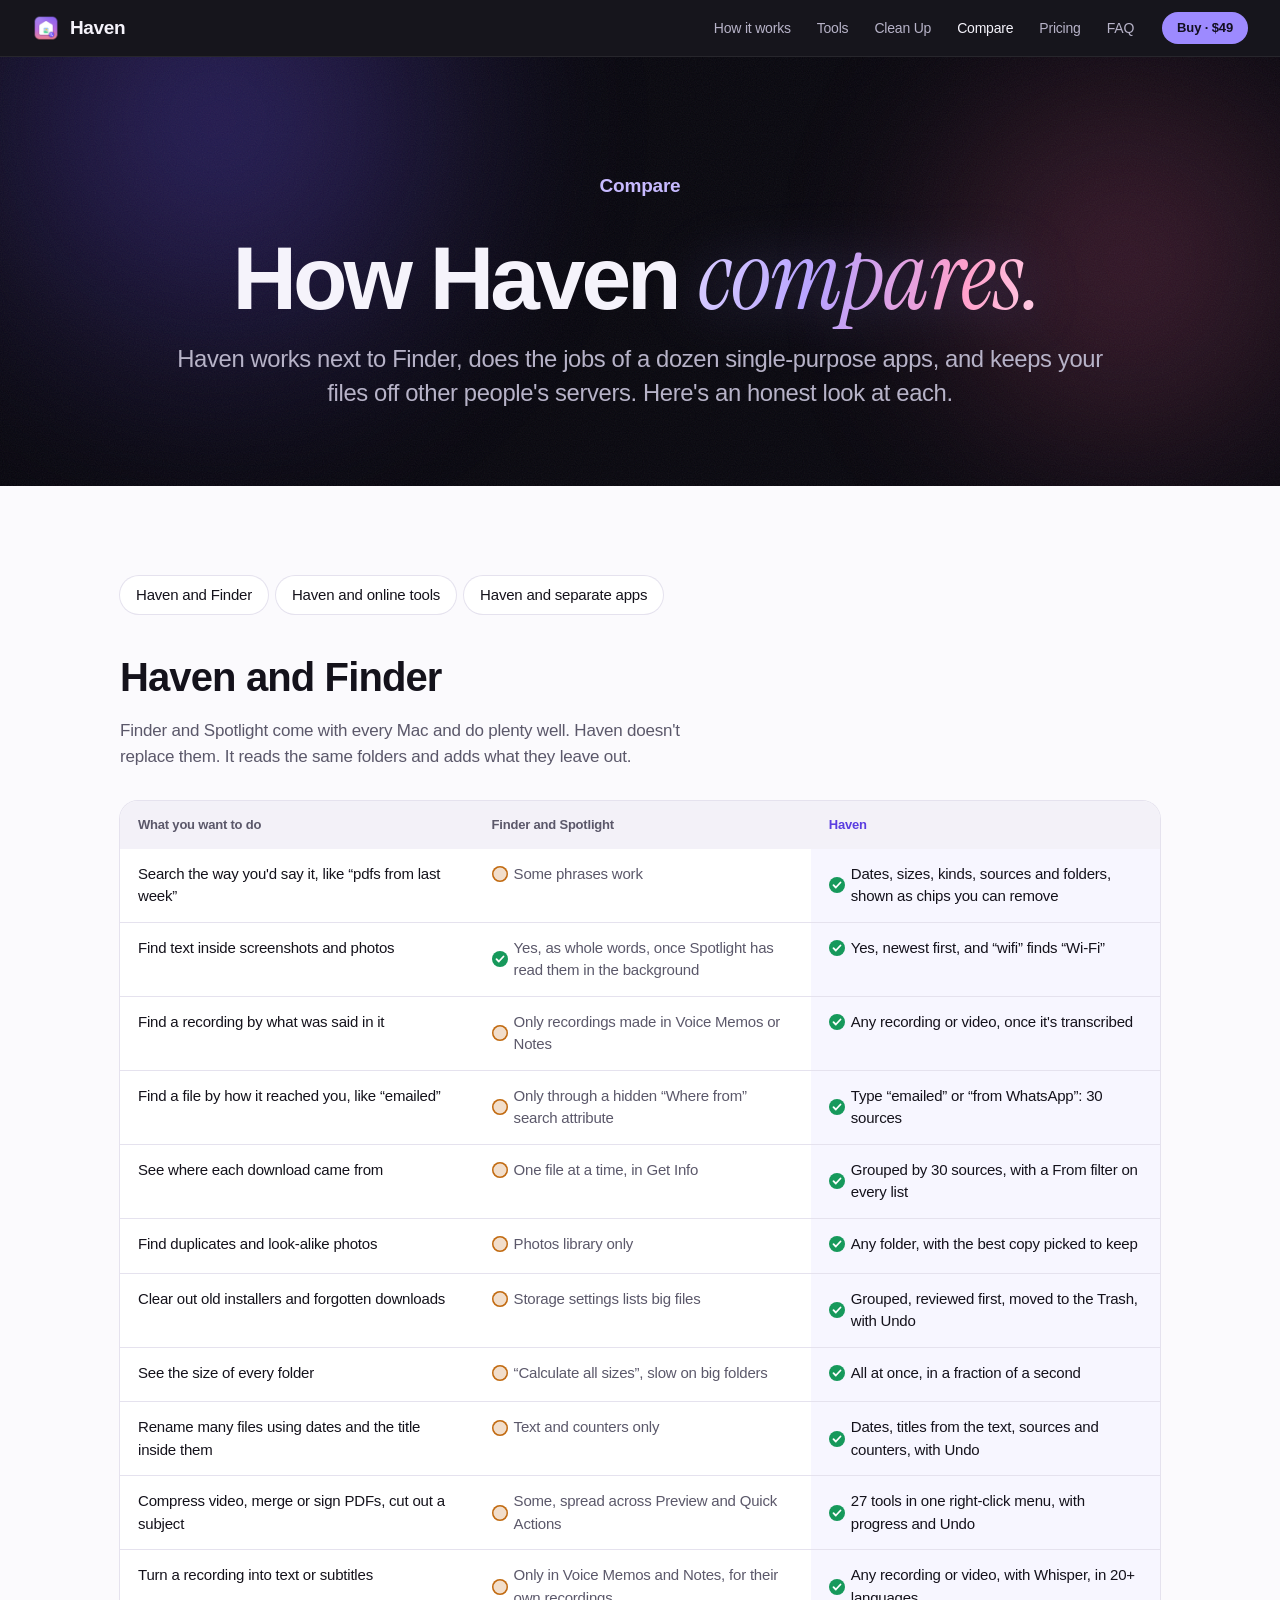
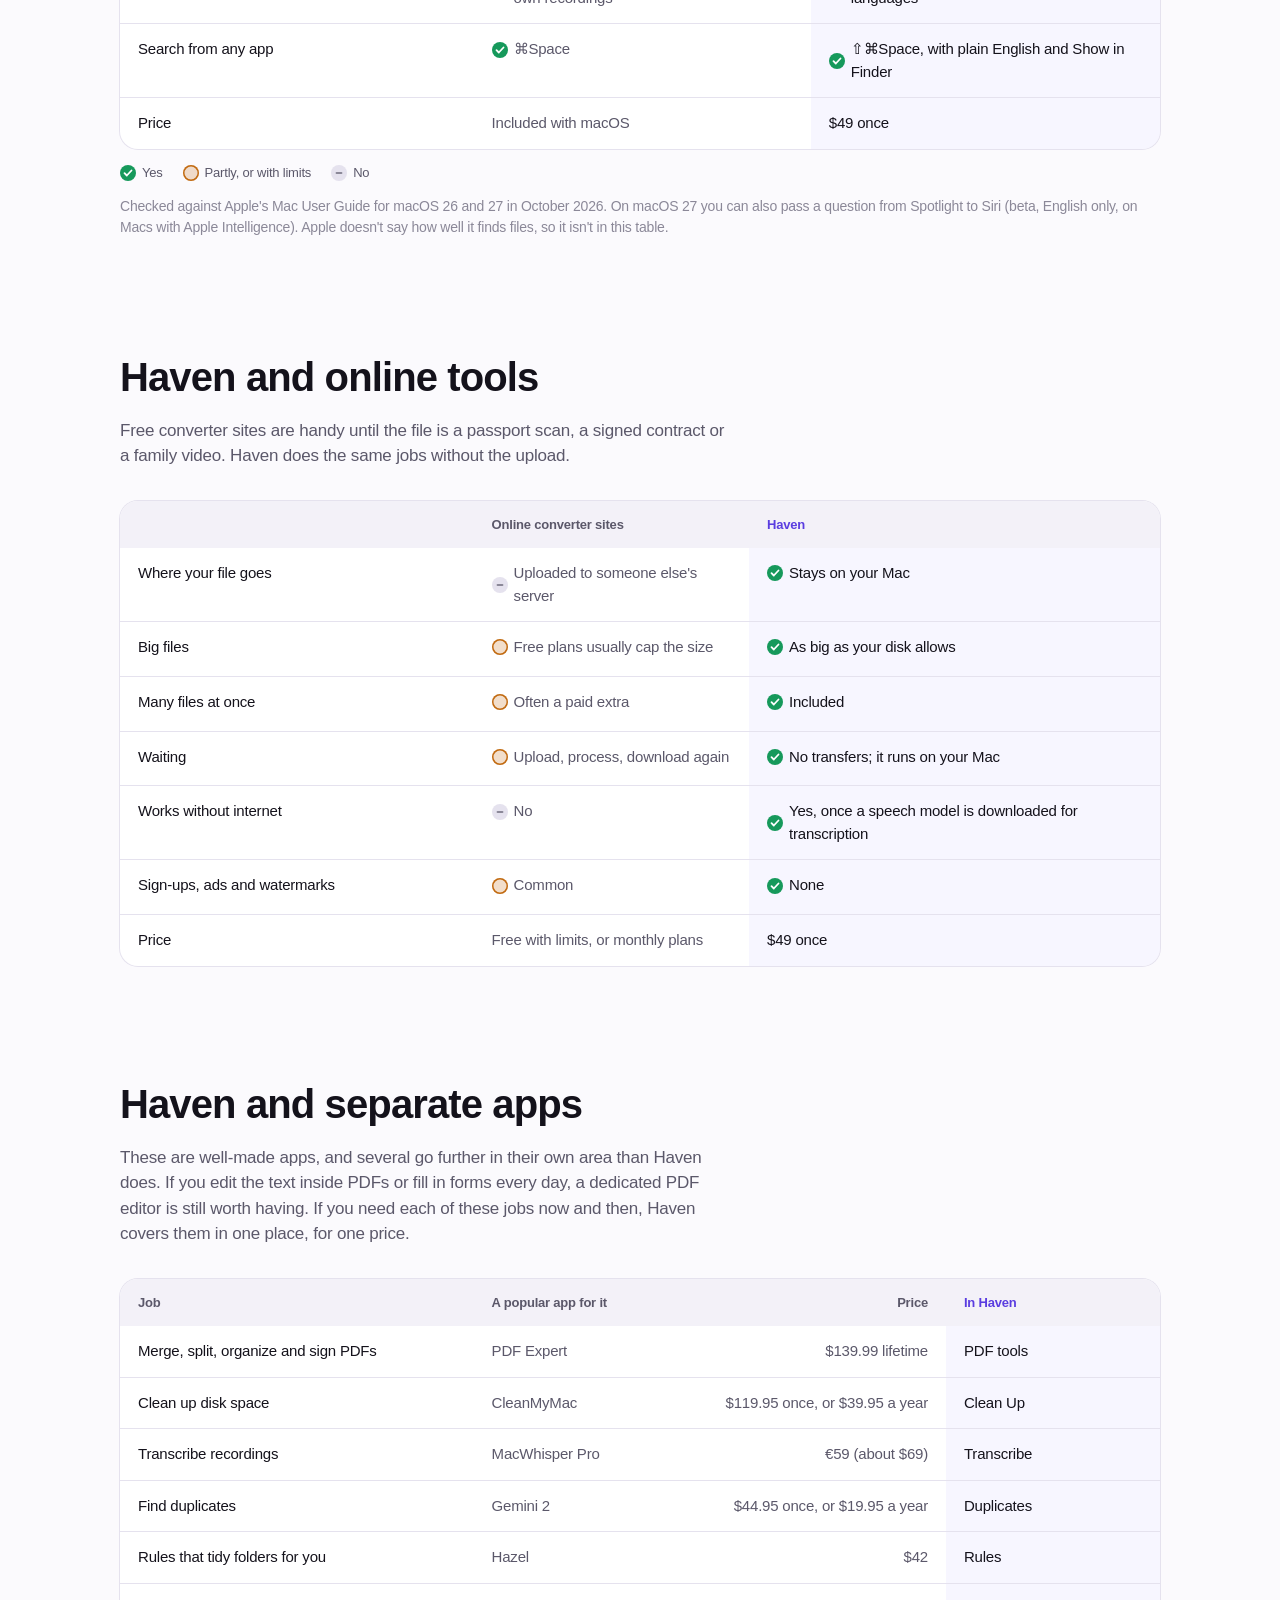
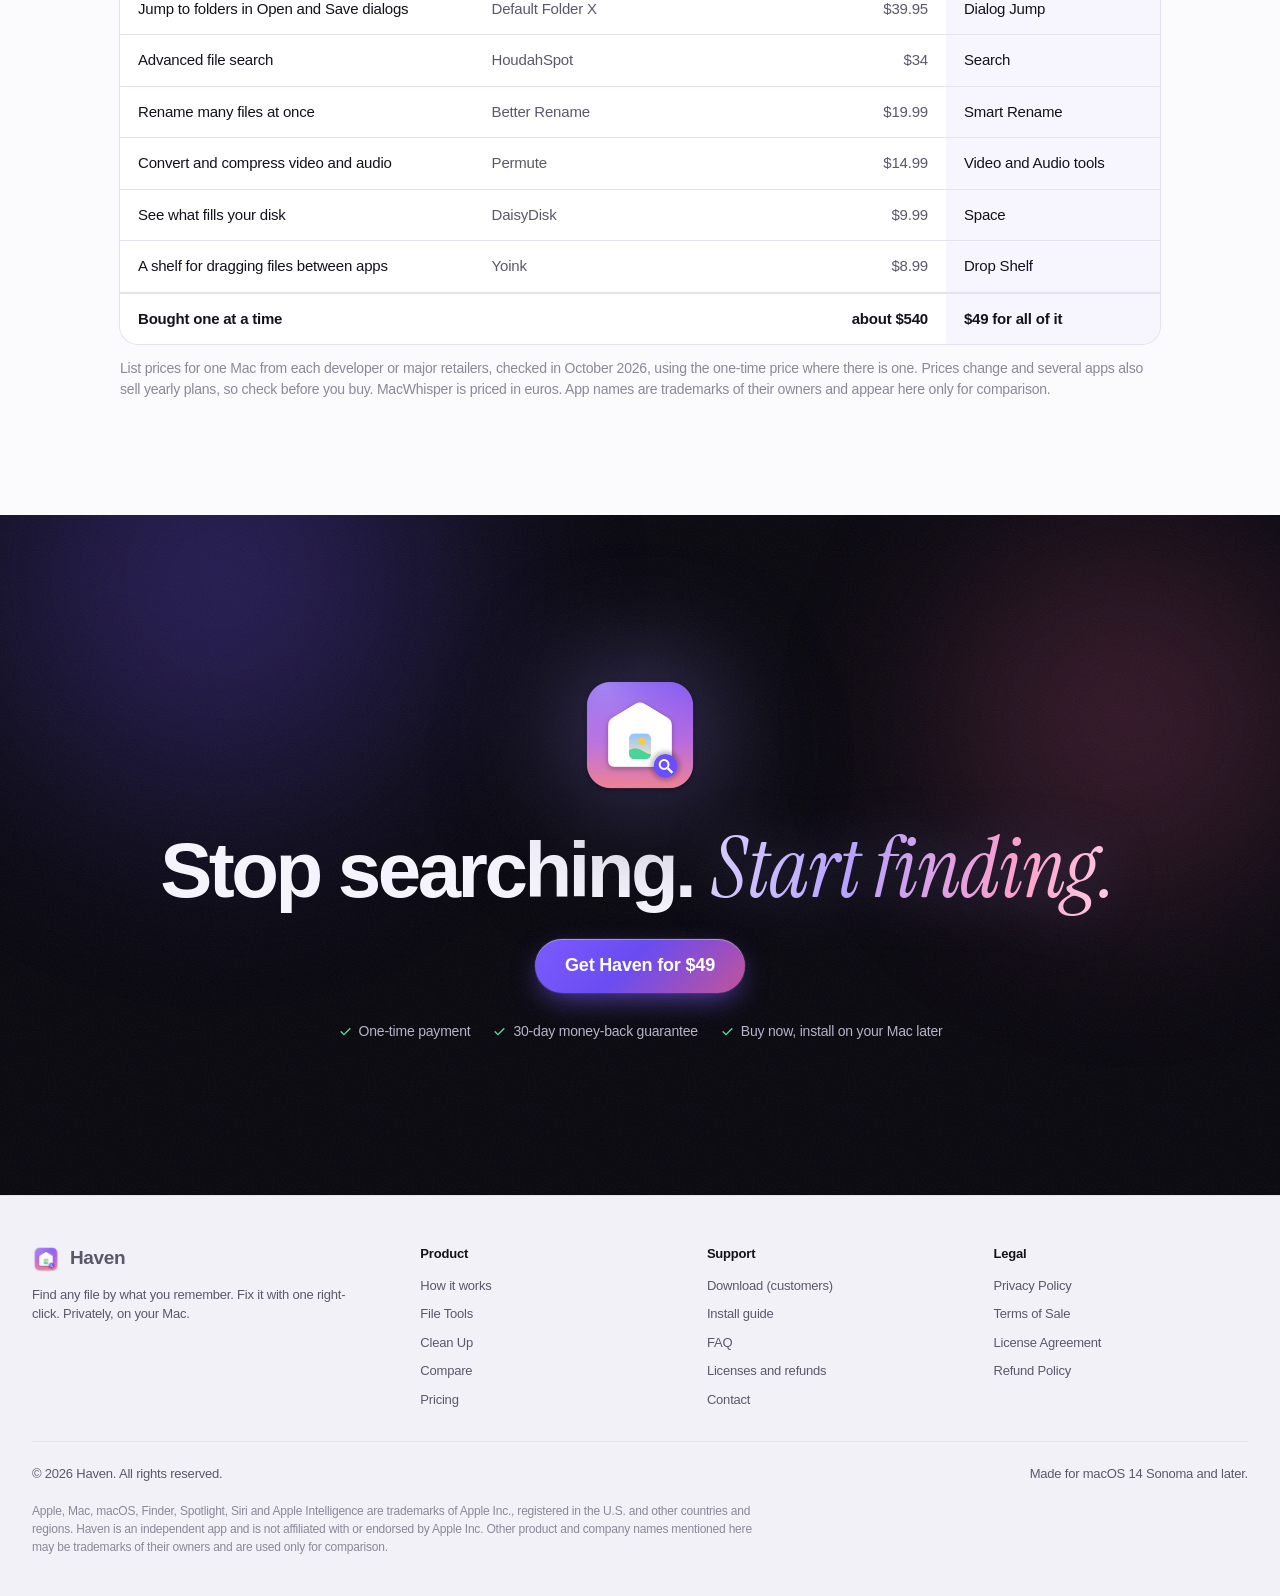
==== commit fd0f3f33: "Website: a film of the real app, Spotlight compared honestly, buy now and install later, launch offe" ====
--- a/website/compare.html
+++ b/website/compare.html
@@ -72,6 +72,7 @@
     <symbol id="i-heart" viewBox="0 0 24 24" fill="none" stroke="currentColor" stroke-width="1.8" stroke-linecap="round" stroke-linejoin="round"><path d="M12 19.5s-7.5-4.5-7.5-10A4.2 4.2 0 0 1 12 7a4.2 4.2 0 0 1 7.5 2.5c0 5.5-7.5 10-7.5 10z"/></symbol>
     <symbol id="i-store" viewBox="0 0 24 24" fill="none" stroke="currentColor" stroke-width="1.8" stroke-linecap="round" stroke-linejoin="round"><path d="M4 9.5l1.5-5h13l1.5 5M4 9.5h16v1a2.7 2.7 0 0 1-5.3 0 2.7 2.7 0 0 1-5.4 0A2.7 2.7 0 0 1 4 10.5z"/><path d="M5.5 12.5v7h13v-7M10 19.5v-4h4v4"/></symbol>
     <symbol id="i-clap" viewBox="0 0 24 24" fill="none" stroke="currentColor" stroke-width="1.8" stroke-linecap="round" stroke-linejoin="round"><rect x="3.5" y="9" width="17" height="10.5" rx="2"/><path d="M3.5 9l15-4 1 3.5M8 7.8l2.5 2.7M13 6.5l2.5 2.7"/></symbol>
+    <symbol id="i-play" viewBox="0 0 24 24" fill="currentColor"><path d="M8 5.6v12.8a1 1 0 0 0 1.5.86l10.6-6.4a1 1 0 0 0 0-1.72L9.5 4.74A1 1 0 0 0 8 5.6z"/></symbol>
     <symbol id="i-arrow" viewBox="0 0 24 24" fill="none" stroke="currentColor" stroke-width="1.8" stroke-linecap="round" stroke-linejoin="round"><path d="M12 5v14M6.5 13.5L12 19l5.5-5.5"/></symbol>
     <symbol id="i-cursor" viewBox="0 0 24 24" fill="none" stroke="currentColor" stroke-width="1.8" stroke-linecap="round" stroke-linejoin="round"><path d="M5.5 3.5l12.5 7-5.8 1.6-2.6 5.9z"/></symbol>
     <symbol id="i-chev" viewBox="0 0 24 24" fill="none" stroke="currentColor" stroke-width="1.8" stroke-linecap="round" stroke-linejoin="round"><path d="M9.5 6l6 6-6 6"/></symbol>
@@ -128,20 +129,22 @@
         <thead><tr><th scope="col">What you want to do</th><th scope="col">Finder and Spotlight</th><th scope="col" class="us">Haven</th></tr></thead>
         <tbody>
           <tr><th scope="row">Search the way you'd say it, like “pdfs from last week”</th><td><span class="part">Some phrases work</span></td><td class="us"><span class="yes">Dates, sizes, kinds, sources and folders, shown as chips you can remove</span></td></tr>
-          <tr><th scope="row">Find text inside screenshots and photos</th><td><span class="part">Photos library only</span></td><td class="us"><span class="yes">Screenshots, photos and scans in any folder</span></td></tr>
-          <tr><th scope="row">Find a recording by what was said in it</th><td><span class="no">No</span></td><td class="us"><span class="yes">Once it's transcribed</span></td></tr>
+          <tr><th scope="row">Find text inside screenshots and photos</th><td><span class="yes">Yes, as whole words, once Spotlight has read them in the background</span></td><td class="us"><span class="yes">Yes, newest first, and “wifi” finds “Wi-Fi”</span></td></tr>
+          <tr><th scope="row">Find a recording by what was said in it</th><td><span class="part">Only recordings made in Voice Memos or Notes</span></td><td class="us"><span class="yes">Any recording or video, once it's transcribed</span></td></tr>
+          <tr><th scope="row">Find a file by how it reached you, like “emailed”</th><td><span class="part">Only through a hidden “Where from” search attribute</span></td><td class="us"><span class="yes">Type “emailed” or “from WhatsApp”: 30 sources</span></td></tr>
           <tr><th scope="row">See where each download came from</th><td><span class="part">One file at a time, in Get Info</span></td><td class="us"><span class="yes">Grouped by 30 sources, with a From filter on every list</span></td></tr>
           <tr><th scope="row">Find duplicates and look-alike photos</th><td><span class="part">Photos library only</span></td><td class="us"><span class="yes">Any folder, with the best copy picked to keep</span></td></tr>
           <tr><th scope="row">Clear out old installers and forgotten downloads</th><td><span class="part">Storage settings lists big files</span></td><td class="us"><span class="yes">Grouped, reviewed first, moved to the Trash, with Undo</span></td></tr>
           <tr><th scope="row">See the size of every folder</th><td><span class="part">“Calculate all sizes”, slow on big folders</span></td><td class="us"><span class="yes">All at once, in a fraction of a second</span></td></tr>
           <tr><th scope="row">Rename many files using dates and the title inside them</th><td><span class="part">Text and counters only</span></td><td class="us"><span class="yes">Dates, titles from the text, sources and counters, with Undo</span></td></tr>
           <tr><th scope="row">Compress video, merge or sign PDFs, cut out a subject</th><td><span class="part">Some, spread across Preview and Quick Actions</span></td><td class="us"><span class="yes">27 tools in one right-click menu, with progress and Undo</span></td></tr>
-          <tr><th scope="row">Turn a recording into text or subtitles</th><td><span class="no">No</span></td><td class="us"><span class="yes">Whisper, on your Mac, in 20+ languages</span></td></tr>
+          <tr><th scope="row">Turn a recording into text or subtitles</th><td><span class="part">Only in Voice Memos and Notes, for their own recordings</span></td><td class="us"><span class="yes">Any recording or video, with Whisper, in 20+ languages</span></td></tr>
           <tr><th scope="row">Search from any app</th><td><span class="yes">⌘Space</span></td><td class="us"><span class="yes">⇧⌘Space, with plain English and Show in Finder</span></td></tr>
           <tr><th scope="row">Price</th><td>Included with macOS</td><td class="us">$49 once</td></tr>
         </tbody>
       </table></div>
       <div class="legend"><span class="yes">Yes</span><span class="part">Partly, or with limits</span><span class="no">No</span></div>
+      <p class="fine" style="margin-top:14px">Checked against Apple's Mac User Guide for macOS 26 and 27 in October 2026. On macOS 27 you can also pass a question from Spotlight to Siri (beta, English only, on Macs with Apple Intelligence). Apple doesn't say how well it finds files, so it isn't in this table.</p>
     </section>
 
     <section class="csec" id="online" aria-labelledby="online-title">
@@ -198,7 +201,7 @@
       <ul class="assure">
         <li><svg aria-hidden="true"><use href="#i-check"/></svg>One-time payment</li>
         <li><svg aria-hidden="true"><use href="#i-check"/></svg>30-day money-back guarantee</li>
-        <li><svg aria-hidden="true"><use href="#i-check"/></svg>Instant download</li>
+        <li><svg aria-hidden="true"><use href="#i-check"/></svg><span data-away="Buy now, install on your Mac later">Instant download</span></li>
       </ul>
     </div>
   </section>
@@ -249,7 +252,7 @@
   </div>
 </footer>
 
-<div class="buybar" id="buybar"><span><b>Haven</b> · $49 once · 30-day guarantee</span><a class="btn btn-sm" href="pricing.html#plans">Buy</a></div>
+<div class="buybar" id="buybar"><span data-away="<b>$49 once</b> · install on your Mac later"><b>Haven</b> · $49 once · 30-day guarantee</span><a class="btn btn-sm" href="pricing.html#plans">Buy</a></div>
 <div class="toast" id="toast" role="status" aria-live="polite"></div>
 
 <script src="assets/config.js"></script>
--- a/website/assets/site.css
+++ b/website/assets/site.css
@@ -573,13 +573,270 @@
 .vlist svg { color: var(--ok); background: var(--ok-soft); }
 .vlist li { color: var(--ink); }
 .vlist.roomy { margin-top: 28px; gap: 14px; }
-.alltools { margin: clamp(48px, 6vw, 72px) 0 18px; border-top: 1px solid var(--line); }
-.at-row { display: grid; grid-template-columns: 180px minmax(0, 1fr); gap: 10px 28px; align-items: center; padding: 18px 0; border-bottom: 1px solid var(--line); }
-.at-row h3 { font-size: 1.125rem; font-weight: 650; letter-spacing: -0.02em; display: flex; align-items: center; gap: 10px; }
-.at-row h3 svg { width: 22px; height: 22px; color: var(--accent); }
-.pills { list-style: none; padding: 0; margin: 0; display: flex; flex-wrap: wrap; gap: 8px; }
-.pills li { padding: 6px 13px; border-radius: 999px; background: var(--panel); box-shadow: 0 0 0 1px var(--line); font-size: 0.875rem; color: var(--ink); }
-@media (max-width: 700px) { .at-row { grid-template-columns: minmax(0, 1fr); } }
+
+
+/* ---------- Tool studio: every tool, working ---------- */
+.studio { margin-top: clamp(64px, 8vw, 104px); }
+.studio-head { display: grid; gap: 10px; justify-items: center; text-align: center; margin-bottom: 28px; }
+.studio-head .h3 { font-size: clamp(1.75rem, 1.3rem + 1.6vw, 2.5rem); }
+.studio-head .copy { text-align: center; }
+.cats { display: flex; flex-wrap: wrap; justify-content: center; gap: 8px; }
+.cat { display: inline-flex; align-items: center; gap: 8px; padding: 11px 18px; border: 0; border-radius: 14px; cursor: pointer; font-size: 1rem; font-weight: 600; color: var(--ink); background: var(--panel); box-shadow: inset 0 0 0 1px var(--line); transition: background-color 0.2s, color 0.2s; }
+.cat svg { width: 20px; height: 20px; color: var(--accent); }
+.cat .n { font-size: 0.8125rem; padding: 1px 7px; border-radius: 999px; color: var(--ink-3); background: var(--mist); }
+.cat[aria-selected="true"] { background: var(--ink); color: var(--canvas); box-shadow: none; }
+.cat[aria-selected="true"] svg { color: inherit; }
+.cat[aria-selected="true"] .n { color: inherit; background: color-mix(in srgb, var(--canvas) 18%, transparent); }
+.tchips { display: flex; flex-wrap: wrap; justify-content: center; gap: 6px; max-width: 940px; margin: 16px auto 24px; }
+.tchip { border: 0; cursor: pointer; padding: 7px 14px; border-radius: 999px; font-size: 0.875rem; font-weight: 550; color: var(--accent-text); background: var(--accent-soft); transition: background-color 0.2s, color 0.2s; }
+.tchip:hover { background: color-mix(in srgb, var(--accent-soft) 70%, var(--accent)); }
+.tchip[aria-pressed="true"] { background: var(--accent); color: var(--accent-ink); }
+@media (max-width: 640px) {
+  .cats, .tchips { flex-wrap: nowrap; justify-content: flex-start; overflow-x: auto; scrollbar-width: none; margin-left: -16px; margin-right: -16px; padding-left: 16px; padding-right: 16px; }
+  .cats::-webkit-scrollbar, .tchips::-webkit-scrollbar { display: none; }
+  .cat, .tchip { flex: none; }
+}
+.studio-stage { max-width: 940px; margin-inline: auto; min-height: 500px; }
+.studio-stage .mac { box-shadow: 0 0 0 1px var(--win-line), 0 40px 80px -40px rgba(var(--shadow), 0.5); }
+.studio-stage.swap > .mac { animation: win-swap 0.35s var(--ease) both; }
+@keyframes win-swap { from { opacity: 0; transform: translateY(8px) scale(0.99); } to { opacity: 1; transform: none; } }
+.sv { position: relative; display: flex; flex-wrap: wrap; align-items: center; justify-content: center; gap: 18px; min-height: 250px; padding: 20px; border-radius: 12px; background: var(--win-card); box-shadow: 0 0 0 1px var(--win-line); overflow: hidden; }
+.sctl { display: grid; gap: 12px; }
+.snote { font-size: 12px; color: var(--win-ink-2); }
+.sout { display: flex; flex-wrap: wrap; gap: 10px; }
+.sout:empty { display: none; }
+.fcard { width: 150px; display: grid; gap: 4px; justify-items: center; align-content: start; text-align: center; font-size: 12px; }
+.fcard .th { width: 100%; aspect-ratio: 4 / 3; border-radius: 9px; position: relative; overflow: hidden; box-shadow: 0 0 0 1px var(--win-line), 0 10px 22px -10px rgba(0, 0, 0, 0.35); }
+.fcard b { font-size: 12.5px; font-weight: 600; overflow-wrap: anywhere; }
+.fcard small { color: var(--win-ink-2); font-size: 11.5px; }
+.fcard.ghost .th { background: repeating-linear-gradient(45deg, var(--win-field) 0 8px, transparent 8px 16px); box-shadow: inset 0 0 0 1.5px var(--win-line); }
+.fcard.ghost b { color: var(--win-ink-2); }
+.fcard.pop { animation: pop 0.55s var(--spring) both; }
+.fmt { position: absolute; left: 6px; top: 6px; padding: 1px 6px; border-radius: 4px; background: var(--c); color: #fff; font-size: 10px; font-weight: 700; letter-spacing: 0.04em; }
+.toarrow { width: 28px; height: 28px; color: var(--win-ink-2); flex: none; }
+@media (max-width: 560px) { .fcard { width: 118px; } .sv { gap: 10px; padding: 14px; } }
+.spage { --hue: 262; position: relative; width: 70px; aspect-ratio: 3 / 4; border-radius: 4px; background: #fff; box-shadow: 0 1px 2px rgba(0, 0, 0, 0.14), 0 8px 18px -8px rgba(0, 0, 0, 0.3); padding: 9px 8px; display: flex; flex-direction: column; gap: 4px; transform: rotate(var(--r, 0deg)); transition: transform 0.45s var(--spring); }
+.spage b { height: 6px; width: 70%; border-radius: 2px; background: hsl(var(--hue) 70% 58%); margin-bottom: 3px; }
+.spage i { height: 2px; border-radius: 1px; background: #d3d1da; }
+.spage i:nth-of-type(2n) { width: 80%; }
+.spage span { position: absolute; right: 6px; bottom: 4px; font-size: 10px; font-weight: 700; color: #8b8898; font-family: var(--font-display); }
+.dstack { position: relative; width: 90px; height: 112px; margin-inline: auto; display: grid; place-items: center; }
+.dstack .spage { position: absolute; width: 74px; }
+.dstack .spage.st2 { transform: translate(6px, -6px) rotate(3deg); }
+.dstack .spage.st3 { transform: translate(12px, -12px) rotate(6deg); }
+.dstack.one .spage { position: static; }
+.rs-wrap { position: relative; width: min(100%, 420px); aspect-ratio: 4 / 3; }
+.rs-full { position: absolute; inset: 0; border-radius: 8px; border: 1.5px dashed var(--win-ink-2); opacity: 0.55; }
+.rs-full span { position: absolute; right: 8px; top: 6px; font-size: 11px; color: var(--win-ink-2); }
+.rs-frame { position: absolute; left: 0; bottom: 0; transition: width 0.3s var(--ease); }
+.rs-frame .th { aspect-ratio: 4 / 3; border-radius: 6px; position: relative; overflow: hidden; box-shadow: 0 10px 24px -8px rgba(0, 0, 0, 0.4); }
+.rs-read { display: grid; gap: 2px; text-align: center; min-width: 170px; }
+.rs-read b { font-family: var(--font-display); font-size: 22px; letter-spacing: -0.02em; }
+.rs-read small { color: var(--ok); font-weight: 600; font-size: 13px; }
+.srange { display: inline-flex; align-items: center; gap: 10px; font-size: 12px; color: var(--win-ink-2); flex: 1; min-width: 200px; }
+.srange input { flex: 1; accent-color: #6a4df2; }
+.sfield { display: inline-flex; align-items: center; gap: 10px; font-size: 12px; color: var(--win-ink-2); flex-wrap: wrap; }
+.sfield input { height: 32px; width: 210px; max-width: 100%; border: 0; border-radius: 8px; padding: 0 10px; background: var(--win-field); color: var(--win-ink); font: inherit; font-size: 13px; outline: 0; }
+.sfield input:focus { box-shadow: 0 0 0 3px color-mix(in srgb, #6a4df2 40%, transparent); }
+.rot-row { display: flex; flex-wrap: wrap; gap: 14px; justify-content: center; }
+.rot { width: 120px; aspect-ratio: 1; display: grid; place-items: center; border: 0; padding: 0; border-radius: 14px; background: none; cursor: pointer; transition: background-color 0.2s, box-shadow 0.2s; }
+.rot .th { width: 92px; aspect-ratio: 4 / 3; border-radius: 6px; position: relative; overflow: hidden; transform: rotate(var(--r)); transition: transform 0.55s var(--spring); box-shadow: 0 0 0 2px #fff, 0 8px 18px rgba(0, 0, 0, 0.25); }
+.rot[aria-pressed="true"] { background: color-mix(in srgb, #6a4df2 12%, transparent); box-shadow: inset 0 0 0 2px #6a4df2; }
+@media (max-width: 560px) { .rot { width: 96px; } .rot .th { width: 72px; } }
+.split-stage { display: flex; flex-wrap: wrap; gap: 14px; justify-content: center; align-items: flex-end; }
+.split-stage .fcard { width: 118px; }
+.og-grid, .ex-grid { display: flex; flex-wrap: wrap; gap: 12px; justify-content: center; }
+.og { display: grid; gap: 6px; justify-items: center; }
+.og .spage { width: 76px; }
+.og-tools { display: flex; gap: 3px; }
+.og-tools button { width: 22px; height: 22px; display: grid; place-items: center; padding: 0; border: 0; border-radius: 6px; background: var(--win-field); color: var(--win-ink); font-size: 12px; cursor: pointer; }
+.og-tools button:hover { background: #6a4df2; color: #fff; }
+.og-tools button:disabled { opacity: 0.35; cursor: default; background: var(--win-field); color: var(--win-ink); }
+.ex { border: 0; background: none; padding: 6px; border-radius: 10px; cursor: pointer; }
+.ex .spage { width: 62px; opacity: 0.5; transition: opacity 0.2s, transform 0.2s var(--spring); }
+.ex.on { background: color-mix(in srgb, #6a4df2 14%, transparent); box-shadow: inset 0 0 0 2px #6a4df2; }
+.ex.on .spage { opacity: 1; transform: translateY(-3px); }
+.i2p { display: flex; gap: 10px; justify-content: center; align-items: center; min-height: 170px; }
+.rcpt { width: 86px; padding: 10px 9px; border-radius: 3px; background: #fffef8; color: #3a3640; box-shadow: 0 8px 18px -6px rgba(0, 0, 0, 0.35); transform: rotate(var(--t)); display: grid; gap: 4px; font-family: var(--font-mono); font-size: 9px; transition: transform 0.6s var(--spring), opacity 0.5s; }
+.rcpt b { font-size: 9px; letter-spacing: 0.12em; text-align: center; }
+.rcpt i { height: 2px; background: #d8d4cc; }
+.rcpt em { font-style: normal; font-weight: 700; text-align: right; font-size: 11px; }
+.i2p.gather .rcpt { opacity: 0; }
+.i2p.gather .rcpt:nth-child(1) { transform: translateX(150px) scale(0.4); }
+.i2p.gather .rcpt:nth-child(2) { transform: translateX(50px) scale(0.4); }
+.i2p.gather .rcpt:nth-child(3) { transform: translateX(-50px) scale(0.4); }
+.i2p.gather .rcpt:nth-child(4) { transform: translateX(-150px) scale(0.4); }
+@media (max-width: 560px) { .rcpt { width: 66px; } }
+.th.slide1 { background: linear-gradient(135deg, #6a4df2, #c2539a); }
+.th.slide2 { background: radial-gradient(circle at 70% 40%, #ffd166 0 16%, transparent 17%), linear-gradient(135deg, #1f3a93, #3b82d6); }
+.th.slide3 { background: linear-gradient(180deg, #fff 0 30%, #f1edff 30%); }
+.lk-stage { position: relative; display: grid; place-items: center; min-height: 210px; width: 100%; }
+.lk-doc .dstack::after { content: ""; position: absolute; right: -6px; bottom: -4px; width: 34px; height: 34px; border-radius: 50%; background: #6a4df2 url("data:image/svg+xml,%3Csvg xmlns='http://www.w3.org/2000/svg' viewBox='0 0 24 24' fill='none' stroke='white' stroke-width='2.2' stroke-linecap='round'%3E%3Crect x='5' y='10.5' width='14' height='10' rx='2.2'/%3E%3Cpath d='M8.5 10.5V8a3.5 3.5 0 0 1 7 0v2.5'/%3E%3C/svg%3E") center / 18px no-repeat; transform: scale(0); transition: transform 0.45s var(--spring), background-color 0.3s; box-shadow: 0 6px 14px rgba(106, 77, 242, 0.5); }
+.lk-doc.locked .dstack::after { transform: scale(1); }
+.lk-doc.opened .dstack::after { transform: scale(1); background-color: #16995b; background-image: url("data:image/svg+xml,%3Csvg xmlns='http://www.w3.org/2000/svg' viewBox='0 0 24 24' fill='none' stroke='white' stroke-width='2.2' stroke-linecap='round'%3E%3Crect x='5' y='10.5' width='14' height='10' rx='2.2'/%3E%3Cpath d='M8.5 10.5V8a3.5 3.5 0 0 1 6.9-.9'/%3E%3C/svg%3E"); box-shadow: 0 6px 14px rgba(22, 153, 91, 0.45); }
+.pw-meter { width: 120px; height: 6px; border-radius: 3px; background: var(--win-field); overflow: hidden; }
+.pw-meter i { display: block; height: 100%; width: 0; transition: width 0.3s, background-color 0.3s; }
+.pw-prompt { position: absolute; z-index: 3; inset: 0; margin: auto; height: fit-content; width: min(300px, 92%); padding: 18px; border-radius: 14px; background: var(--menu-bg); color: var(--menu-ink); -webkit-backdrop-filter: blur(20px); backdrop-filter: blur(20px); box-shadow: 0 0 0 0.5px rgba(0, 0, 0, 0.25), 0 20px 50px rgba(0, 0, 0, 0.35); display: grid; gap: 8px; text-align: center; }
+.pw-prompt small { color: var(--win-ink-2); }
+.pw-prompt input { height: 32px; border: 0; border-radius: 8px; padding: 0 10px; background: var(--win-field); color: var(--win-ink); font: inherit; outline: 0; }
+.pw-prompt .tool-row { justify-content: center; }
+.shake { animation: shake 0.4s; }
+@keyframes shake { 20%, 60% { transform: translateX(-8px); } 40%, 80% { transform: translateX(8px); } }
+.tv { width: 100%; display: grid; gap: 16px; }
+.tv-screen { width: min(100%, 360px); aspect-ratio: 16 / 9; margin-inline: auto; border-radius: 10px; background: var(--ph); position: relative; box-shadow: 0 10px 24px -10px rgba(0, 0, 0, 0.4); }
+.tv-time { position: absolute; left: 10px; bottom: 10px; padding: 3px 8px; border-radius: 6px; background: rgba(0, 0, 0, 0.6); color: #fff; font-size: 12px; font-variant-numeric: tabular-nums; }
+.rtrack { --a: 0; --b: 1; position: relative; height: 54px; display: flex; border-radius: 8px; touch-action: none; }
+.rtrack .fr { flex: 1; background: var(--ph); }
+.rtrack .fr:first-child { border-radius: 8px 0 0 8px; }
+.rtrack .fr:nth-last-child(4) { border-radius: 0 8px 8px 0; }
+.rtrack::before, .rtrack::after { content: ""; position: absolute; top: 0; bottom: 0; z-index: 1; background: rgba(10, 8, 20, 0.55); pointer-events: none; }
+.rtrack::before { left: 0; width: calc(var(--a) * 100%); border-radius: 8px 0 0 8px; }
+.rtrack::after { right: 0; width: calc((1 - var(--b)) * 100%); border-radius: 0 8px 8px 0; }
+.rsel { position: absolute; top: -3px; bottom: -3px; z-index: 1; border-top: 3px solid #f5b800; border-bottom: 3px solid #f5b800; pointer-events: none; }
+.hdl { position: absolute; top: -6px; bottom: -6px; z-index: 2; width: 16px; margin-left: -8px; padding: 0; border: 0; border-radius: 5px; background: #f5b800; cursor: ew-resize; box-shadow: 0 2px 6px rgba(0, 0, 0, 0.3); touch-action: none; }
+.hdl::after { content: ""; position: absolute; left: 5px; right: 5px; top: 35%; bottom: 35%; border-left: 1.5px solid rgba(0, 0, 0, 0.45); border-right: 1.5px solid rgba(0, 0, 0, 0.45); }
+.wv { display: flex; align-items: center; gap: 2px; width: 100%; height: 70px; }
+.wv i { flex: 1; height: var(--h); min-height: 3px; border-radius: 2px; background: #6a4df2; transition: height 0.5s var(--ease); }
+.wv.mini { width: 78%; height: 60%; margin: auto; }
+.wv.mini i { background: #1f8f5a; }
+.wv.live { width: min(100%, 360px); height: 54px; }
+.wv.live i { animation: bounce 0.9s ease-in-out var(--d) infinite alternate; transform-origin: 50% 50%; }
+@keyframes bounce { from { transform: scaleY(0.35); } to { transform: scaleY(1); } }
+.wv.flat i { animation: none; height: 3px; background: var(--win-ink-2); }
+.rtrack .wv { position: absolute; inset: 0; height: 100%; padding: 6px 8px; border-radius: 8px; background: color-mix(in srgb, #6a4df2 8%, var(--win-card)); box-shadow: inset 0 0 0 1px var(--win-line); }
+.th-audio-big { display: grid; place-items: center; background: linear-gradient(135deg, #d5f0e2, #b9e4cf); }
+.ta { width: 100%; padding: 18px 8px; }
+.playhead { position: absolute; top: -4px; bottom: -4px; z-index: 1; width: 2px; background: #e0588f; transition: left 0.05s linear; }
+.mute-stage, .gif-stage, .spd { width: 100%; display: grid; gap: 14px; justify-items: center; }
+.th-video.big { width: min(100%, 360px); aspect-ratio: 16 / 9; border-radius: 12px; position: relative; overflow: hidden; }
+.spk { position: absolute; right: 10px; top: 10px; width: 30px; height: 30px; border-radius: 50%; display: grid; place-items: center; background: rgba(0, 0, 0, 0.55); color: #fff; }
+.spk svg { width: 16px; height: 16px; }
+.spk.off::after { content: ""; position: absolute; width: 22px; height: 2px; border-radius: 1px; background: #ff6b81; transform: rotate(-45deg); }
+.gif-view { aspect-ratio: 16 / 9; border-radius: 10px; background: var(--ph); position: relative; transition: width 0.4s var(--ease); box-shadow: 0 10px 24px -10px rgba(0, 0, 0, 0.4); max-width: 100%; }
+.gif-badge { position: absolute; left: 8px; top: 8px; padding: 2px 7px; border-radius: 5px; background: rgba(0, 0, 0, 0.6); color: #fff; font-size: 11px; font-weight: 800; letter-spacing: 0.06em; }
+.gif-view.live .gif-badge { background: #e0588f; }
+.gif-strip { display: flex; gap: 3px; width: 100%; height: 40px; }
+.gif-strip .fr { flex: 1; border-radius: 4px; background: var(--ph); }
+.mv-stage { width: 100%; display: grid; gap: 22px; }
+.mv-clips { display: flex; flex-wrap: wrap; gap: 14px; justify-content: center; }
+.mv { width: 140px; display: grid; gap: 6px; justify-items: center; text-align: center; font-size: 12px; }
+.mv .th { width: 100%; aspect-ratio: 16 / 10; border-radius: 8px; position: relative; overflow: hidden; }
+.mv .order { width: 20px; height: 20px; border-radius: 50%; background: #6a4df2; color: #fff; font-size: 11px; font-weight: 700; display: grid; place-items: center; }
+.wbtn.mini { height: 24px; padding: 0 9px; }
+.mv-line { position: relative; display: flex; gap: 10px; height: 30px; transition: gap 0.7s var(--spring); }
+.mv-line span { background: var(--ph); border-radius: 6px; transition: border-radius 0.7s; }
+.mv-line.joined { gap: 0; }
+.mv-line.joined span { border-radius: 0; }
+.mv-line.joined span:first-child { border-radius: 6px 0 0 6px; }
+.mv-line.joined span:last-child { border-radius: 0 6px 6px 0; }
+.mv-line::after { content: attr(data-total); position: absolute; right: 0; top: calc(100% + 4px); font-size: 11px; color: var(--win-ink-2); font-variant-numeric: tabular-nums; }
+@media (max-width: 560px) { .mv { width: 96px; } }
+.spd-track { position: relative; width: min(100%, 460px); height: 10px; margin-block: 18px; border-radius: 5px; background: var(--win-field); }
+.spd-dot { position: absolute; top: 50%; left: 0; width: 26px; height: 26px; margin: -13px 0 0 -13px; border-radius: 50%; background: linear-gradient(135deg, #7b5cff, #c2539a); box-shadow: 0 6px 14px rgba(106, 77, 242, 0.5); animation: run 1.2s linear infinite; }
+@keyframes run { from { left: 0; } to { left: 100%; } }
+.spd-read { display: grid; gap: 4px; text-align: center; }
+.spd-read b { font-family: var(--font-display); font-size: 28px; letter-spacing: -0.02em; font-variant-numeric: tabular-nums; }
+.spd-read small { color: var(--win-ink-2); }
+.tl { width: 100%; display: grid; grid-template-columns: minmax(0, 1fr) auto minmax(0, 1fr); gap: 12px; align-items: center; }
+.tl-doc { min-height: 170px; padding: 16px; border-radius: 8px; background: #fff; color: #23222a; box-shadow: 0 1px 3px rgba(0, 0, 0, 0.12), 0 10px 24px -12px rgba(0, 0, 0, 0.3); display: grid; gap: 8px; align-content: start; font-size: 13px; line-height: 1.45; }
+.tl-doc small { font-size: 10px; font-weight: 700; text-transform: uppercase; letter-spacing: 0.1em; color: #8b8898; }
+.tl-doc.out small { color: #6a4df2; }
+.tl-blank { height: 12px; border-radius: 3px; background: #ecebf1; }
+.tl-in { animation: chip-in 0.4s var(--ease) both; }
+@media (max-width: 640px) { .tl { grid-template-columns: minmax(0, 1fr); } .tl .toarrow { transform: rotate(90deg); margin: auto; } }
+.sm { width: 100%; display: grid; grid-template-columns: minmax(0, 1.3fr) minmax(0, 1fr); gap: 14px; align-items: start; }
+.sm-doc { position: relative; max-height: 230px; overflow: hidden; display: grid; gap: 6px; padding: 14px; border-radius: 8px; background: #fff; color: #5f5d68; font-size: 10.5px; line-height: 1.5; box-shadow: 0 1px 3px rgba(0, 0, 0, 0.12), 0 10px 24px -12px rgba(0, 0, 0, 0.3); }
+.sm-doc.reading::after { content: ""; position: absolute; left: 0; right: 0; height: 34px; background: linear-gradient(transparent, rgba(106, 77, 242, 0.22), transparent); animation: scan 1.1s linear infinite; }
+@keyframes scan { from { top: -34px; } to { top: 100%; } }
+.sm-out { min-height: 150px; padding: 14px 16px; border-radius: 10px; background: color-mix(in srgb, #6a4df2 10%, var(--win-card)); box-shadow: inset 0 0 0 1px color-mix(in srgb, #6a4df2 30%, transparent); }
+.sm-out small { font-size: 10px; font-weight: 700; text-transform: uppercase; letter-spacing: 0.1em; color: #6a4df2; }
+.sm-out ul { margin: 8px 0 0; padding-left: 1.1em; display: grid; gap: 8px; font-size: 13px; color: var(--win-ink); }
+@media (max-width: 640px) { .sm { grid-template-columns: minmax(0, 1fr); } }
+
+/* ---------- Away from a Mac (phones, tablets, PCs) ---------- */
+html:not(.away) .away-only { display: none !important; }
+html.away .mac-only { display: none !important; }
+.link-btn { border: 0; padding: 0; background: none; color: var(--accent-text, var(--accent)); font: inherit; font-weight: 600; cursor: pointer; text-decoration: underline; text-underline-offset: 3px; }
+.send-row { margin: 14px 0 0; text-align: center; color: var(--ink-2); font-size: var(--t-small); }
+.fi-ic.d-audio::after { content: ""; position: absolute; left: 2px; right: 2px; bottom: 3px; height: 4px; border-radius: 1px; background: #e8873a; }
+
+.away-note { max-width: 540px; margin: 24px auto 0; padding: 18px 20px; border-radius: 18px; background: rgba(255, 255, 255, 0.06); box-shadow: inset 0 0 0 1px rgba(255, 255, 255, 0.14); color: var(--ink-2); }
+.away-note b { display: block; color: var(--ink); margin-bottom: 4px; }
+.away-note p { margin: 0 0 12px; }
+
+/* ---------- Film of the real app ---------- */
+.film .sec-head { margin-bottom: clamp(28px, 4vw, 44px); }
+.film-frame { max-width: 1060px; margin: 0 auto; border-radius: 16px; overflow: hidden; background: #1b1a22; box-shadow: 0 0 0 1px rgba(255, 255, 255, 0.12), 0 60px 120px -40px rgba(0, 0, 0, 0.85), 0 0 90px -30px rgba(157, 138, 255, 0.45); }
+.film-bar { display: flex; align-items: center; gap: 12px; height: 34px; padding: 0 14px; color: #b7b3c8; font-size: 12px; background: #24232c; border-bottom: 1px solid rgba(255, 255, 255, 0.07); }
+.film-bar b { font-weight: 600; color: #e7e5ef; }
+.film-rec { margin-left: auto; display: inline-flex; align-items: center; gap: 7px; }
+.film-rec i { width: 7px; height: 7px; border-radius: 50%; background: #ff5f57; box-shadow: 0 0 0 3px rgba(255, 95, 87, 0.18); }
+.film-screen { position: relative; aspect-ratio: var(--film-ar, 1024 / 736); background: #0d0c12; }
+.film-screen video { position: absolute; inset: 0; width: 100%; height: 100%; object-fit: contain; display: block; }
+.film-play { position: absolute; inset: 0; margin: auto; width: 84px; height: 84px; border-radius: 50%; border: 0; cursor: pointer; display: grid; place-items: center; color: #fff; background: rgba(20, 18, 30, 0.55); -webkit-backdrop-filter: blur(12px); backdrop-filter: blur(12px); box-shadow: inset 0 0 0 1px rgba(255, 255, 255, 0.25), 0 20px 50px -10px rgba(0, 0, 0, 0.6); transition: transform 0.2s var(--ease), opacity 0.3s; }
+.film-play svg { width: 34px; height: 34px; margin-left: 5px; }
+.film-play:hover { transform: scale(1.06); }
+.film-frame.playing .film-play { opacity: 0; pointer-events: none; }
+.film-cap { position: absolute; left: 50%; bottom: 18px; transform: translateX(-50%); margin: 0; max-width: calc(100% - 32px); padding: 9px 16px; border-radius: 12px; color: #fff; font-size: clamp(0.8125rem, 0.75rem + 0.3vw, 1rem); font-weight: 600; text-align: center; background: rgba(14, 12, 22, 0.78); -webkit-backdrop-filter: blur(10px); backdrop-filter: blur(10px); box-shadow: inset 0 0 0 1px rgba(255, 255, 255, 0.12); opacity: 0; transition: opacity 0.35s; pointer-events: none; }
+.film-cap.on { opacity: 1; }
+.film-track { height: 3px; background: rgba(255, 255, 255, 0.08); }
+.film-track i { display: block; height: 100%; width: 0; background: linear-gradient(90deg, #9d8aff, #f283b2); }
+.chapters { max-width: 1060px; margin: 18px auto 0; }
+.film-fine { max-width: 46em; margin: 18px auto 0; }
+@media (max-width: 900px) {
+  .cues.chapters { display: flex; overflow-x: auto; scroll-snap-type: x mandatory; margin-inline: -16px; padding: 4px 16px 8px; scrollbar-width: none; }
+  .cues.chapters li { flex: 0 0 min(250px, 72vw); scroll-snap-align: start; }
+  .cues.chapters li:last-child { grid-column: auto; }
+}
+
+/* ---------- Spotlight, honestly ---------- */
+.vs-tabs { display: flex; flex-wrap: wrap; justify-content: center; gap: 8px; margin: 0 auto 22px; max-width: 980px; }
+.vs-tabs button { border: 0; border-radius: 999px; padding: 9px 16px; cursor: pointer; font: inherit; font-size: 0.9375rem; color: var(--ink-2); background: var(--panel); box-shadow: inset 0 0 0 1px var(--line); transition: background-color 0.2s, color 0.2s, box-shadow 0.2s; }
+.vs-tabs button:hover { color: var(--ink); }
+.vs-tabs button[aria-selected="true"] { color: var(--accent-ink); background: var(--accent); box-shadow: 0 10px 26px -12px rgba(106, 77, 242, 0.8); }
+.vs-panel { display: grid; grid-template-columns: repeat(2, minmax(0, 1fr)); gap: 16px; max-width: 980px; margin: 0 auto; animation: chip-in 0.35s var(--ease) both; }
+.vs-panel[hidden] { display: none; }
+.vs-card { padding: clamp(20px, 3vw, 30px); border-radius: 22px; background: var(--panel); box-shadow: inset 0 0 0 1px var(--line); }
+.vs-card p { margin: 0 0 10px; color: var(--ink-2); }
+.vs-card.us { box-shadow: inset 0 0 0 1.5px color-mix(in srgb, var(--accent) 55%, transparent), 0 30px 60px -40px rgba(106, 77, 242, 0.6); }
+.vs-who { font-size: 0.8125rem; font-weight: 700; letter-spacing: 0.06em; text-transform: uppercase; color: var(--ink-3) !important; }
+.vs-verdict { display: flex; align-items: center; gap: 10px; font-size: clamp(1.25rem, 1.1rem + 0.6vw, 1.625rem); font-weight: 650; letter-spacing: -0.02em; color: var(--ink) !important; }
+.vs-verdict::before { content: ""; flex: none; width: 12px; height: 12px; border-radius: 50%; background: #e0a100; }
+.vs-verdict.yes::before { background: #2f9e6b; }
+.vs-verdict.no::before { background: #e2453c; }
+.vs-hit { display: flex; align-items: center; gap: 12px; margin-top: 14px; padding: 10px 14px; border-radius: 14px; background: var(--accent-soft); font-size: 0.875rem; }
+.vs-hit b { display: block; }
+.vs-hit small { color: var(--ink-2); }
+.vs-fine { max-width: 52em; margin: 22px auto 0; }
+@media (max-width: 760px) { .vs-panel { grid-template-columns: minmax(0, 1fr); } .vs-tabs { flex-wrap: nowrap; justify-content: flex-start; overflow-x: auto; margin-inline: -16px; padding: 4px 16px; scrollbar-width: none; } .vs-tabs button { flex: none; } }
+
+/* ---------- The price, early ---------- */
+.strip { padding-block: 26px; background: var(--canvas); border-block: 1px solid var(--line); }
+.strip-in { display: flex; align-items: center; gap: 18px; }
+.strip-in img { flex: none; border-radius: 12px; }
+.strip-in p { margin: 0; flex: 1; color: var(--ink-2); }
+.strip-in p b { color: var(--ink); }
+.strip-in p span { display: block; font-size: var(--t-small); }
+@media (max-width: 640px) { .strip-in { flex-wrap: wrap; } .strip-in img { display: none; } .strip-in .btn { width: 100%; justify-content: center; } }
+
+/* ---------- Every connection, listed ---------- */
+.online { margin-top: 22px; padding: 18px 20px; border-radius: 18px; background: var(--panel); box-shadow: inset 0 0 0 1px var(--line); }
+.online-h { margin: 0 0 10px; font-weight: 650; }
+.olist { margin: 0; display: grid; gap: 0; }
+.olist > div { display: grid; grid-template-columns: minmax(0, 0.9fr) minmax(0, 1.4fr); gap: 14px; padding: 10px 0; border-top: 1px solid var(--line); font-size: 0.875rem; }
+.olist dt { font-weight: 600; }
+.olist dd { margin: 0; color: var(--ink-2); }
+.olist .none dt, .olist .none dd { color: var(--ok, #2f9e6b); font-weight: 600; }
+.online .fine { margin: 12px 0 0; }
+@media (max-width: 560px) { .olist > div { grid-template-columns: minmax(0, 1fr); gap: 2px; } }
+
+/* ---------- Launch offer and studio buy links ---------- */
+.launch { display: flex; align-items: center; gap: 10px; margin: 0 0 12px; padding: 11px 14px; border-radius: 14px; background: linear-gradient(135deg, rgba(157, 138, 255, 0.16), rgba(242, 131, 178, 0.14)); box-shadow: inset 0 0 0 1px rgba(157, 138, 255, 0.35); font-size: 0.9375rem; }
+.launch[hidden] { display: none; }
+.launch svg { flex: none; width: 20px; height: 20px; color: var(--accent); }
+.studio-buy { align-self: center; display: inline-flex; align-items: center; gap: 6px; padding: 8px 14px; border-radius: 999px; font-size: 0.8125rem; font-weight: 600; color: var(--accent-text, var(--accent)); background: var(--accent-soft); animation: chip-in 0.4s 0.2s var(--ease) both; }
+.studio-buy svg { width: 14px; height: 14px; }
+.studio-buy:hover { text-decoration: none; filter: brightness(1.05); }
 
 /* ---------- Split layout ---------- */
 .split { display: grid; grid-template-columns: minmax(0, 5fr) minmax(0, 7fr); gap: clamp(36px, 5vw, 80px); align-items: center; }
@@ -658,6 +915,8 @@
   .tile span { font-size: 0.75rem; }
   .stack-core img { width: 112px; height: 112px; }
 }
+@supports (height: 100svh) { .stack-in { height: calc(100svh - 56px - env(safe-area-inset-top, 0px)); } }
+@media (max-width: 760px) { .stack-in { gap: 18px; padding-bottom: calc(20px + env(safe-area-inset-bottom, 0px)); } .stack-head .h2 { font-size: 2.25rem; } }
 @media (prefers-reduced-motion: reduce) { .stack { height: auto; } .stack-in { position: static; height: auto; padding-block: 96px; } }
 
 /* ---------- Pull the plug ---------- */
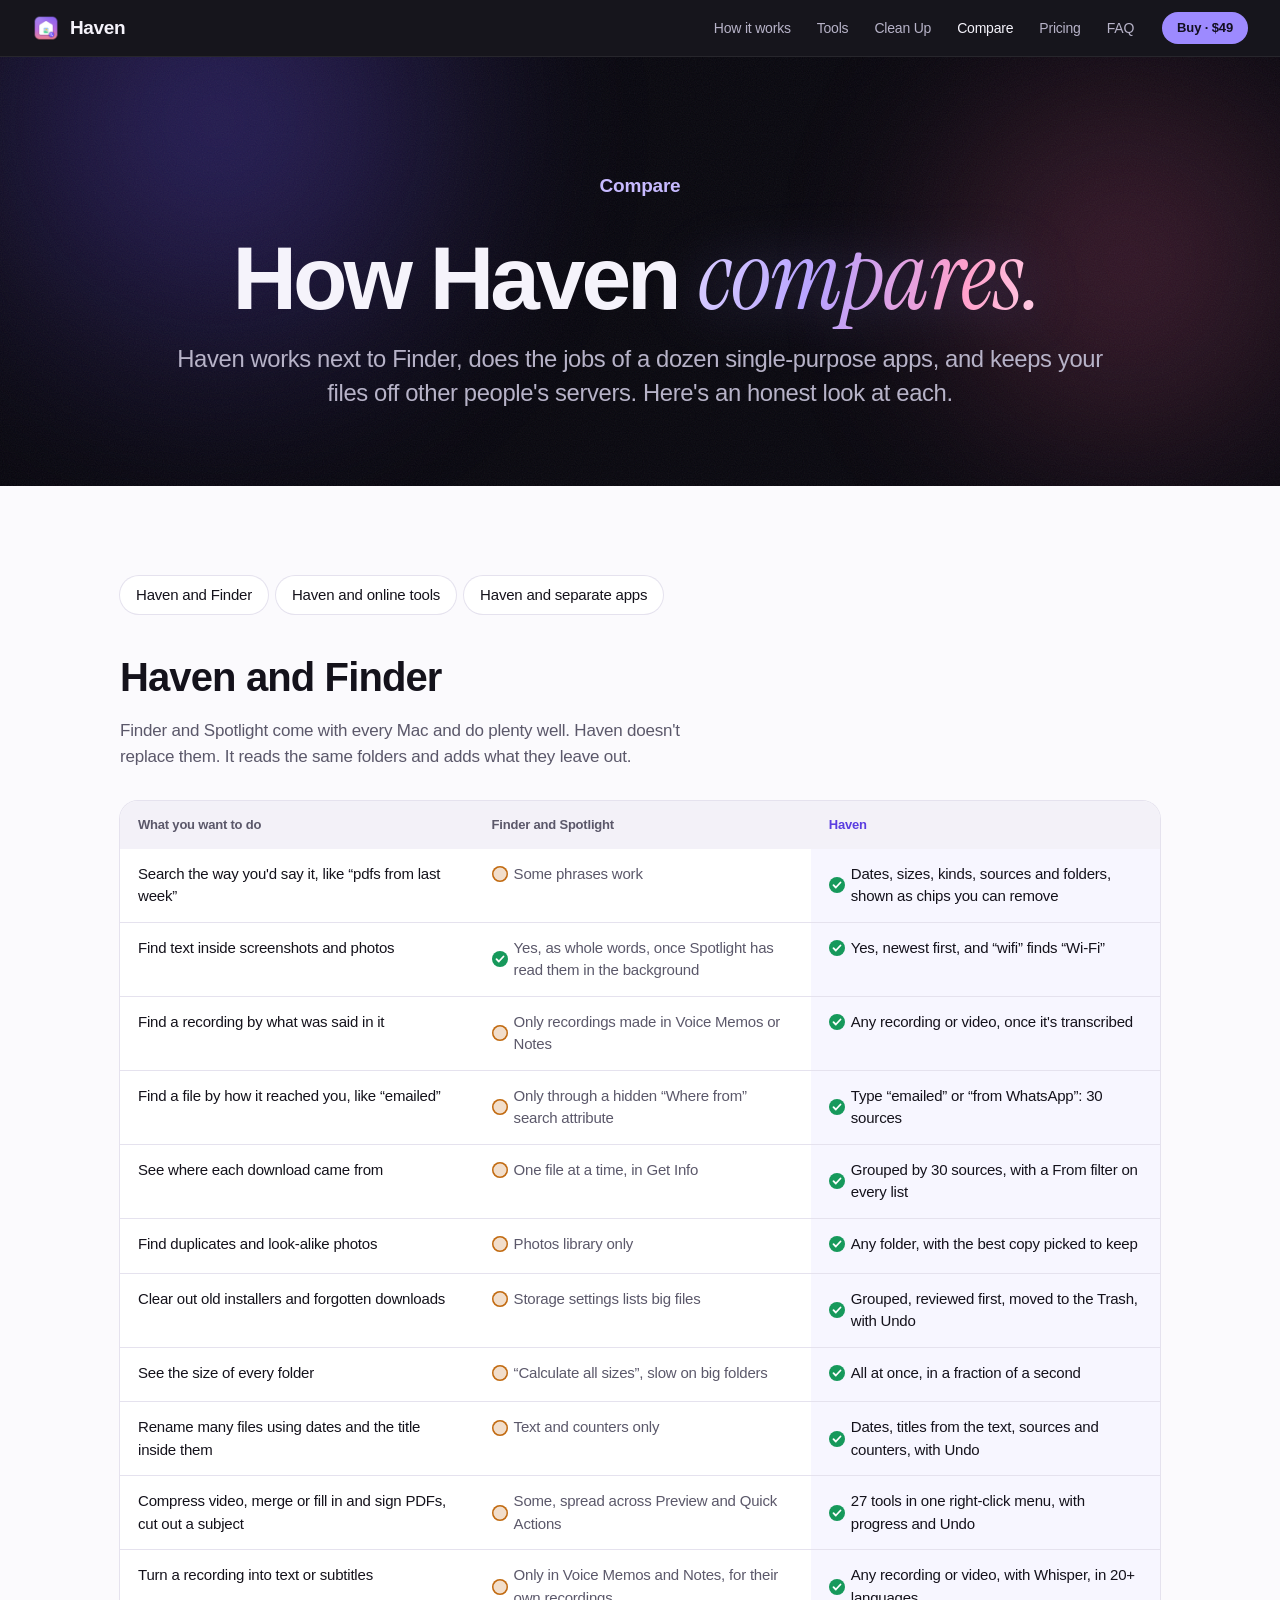
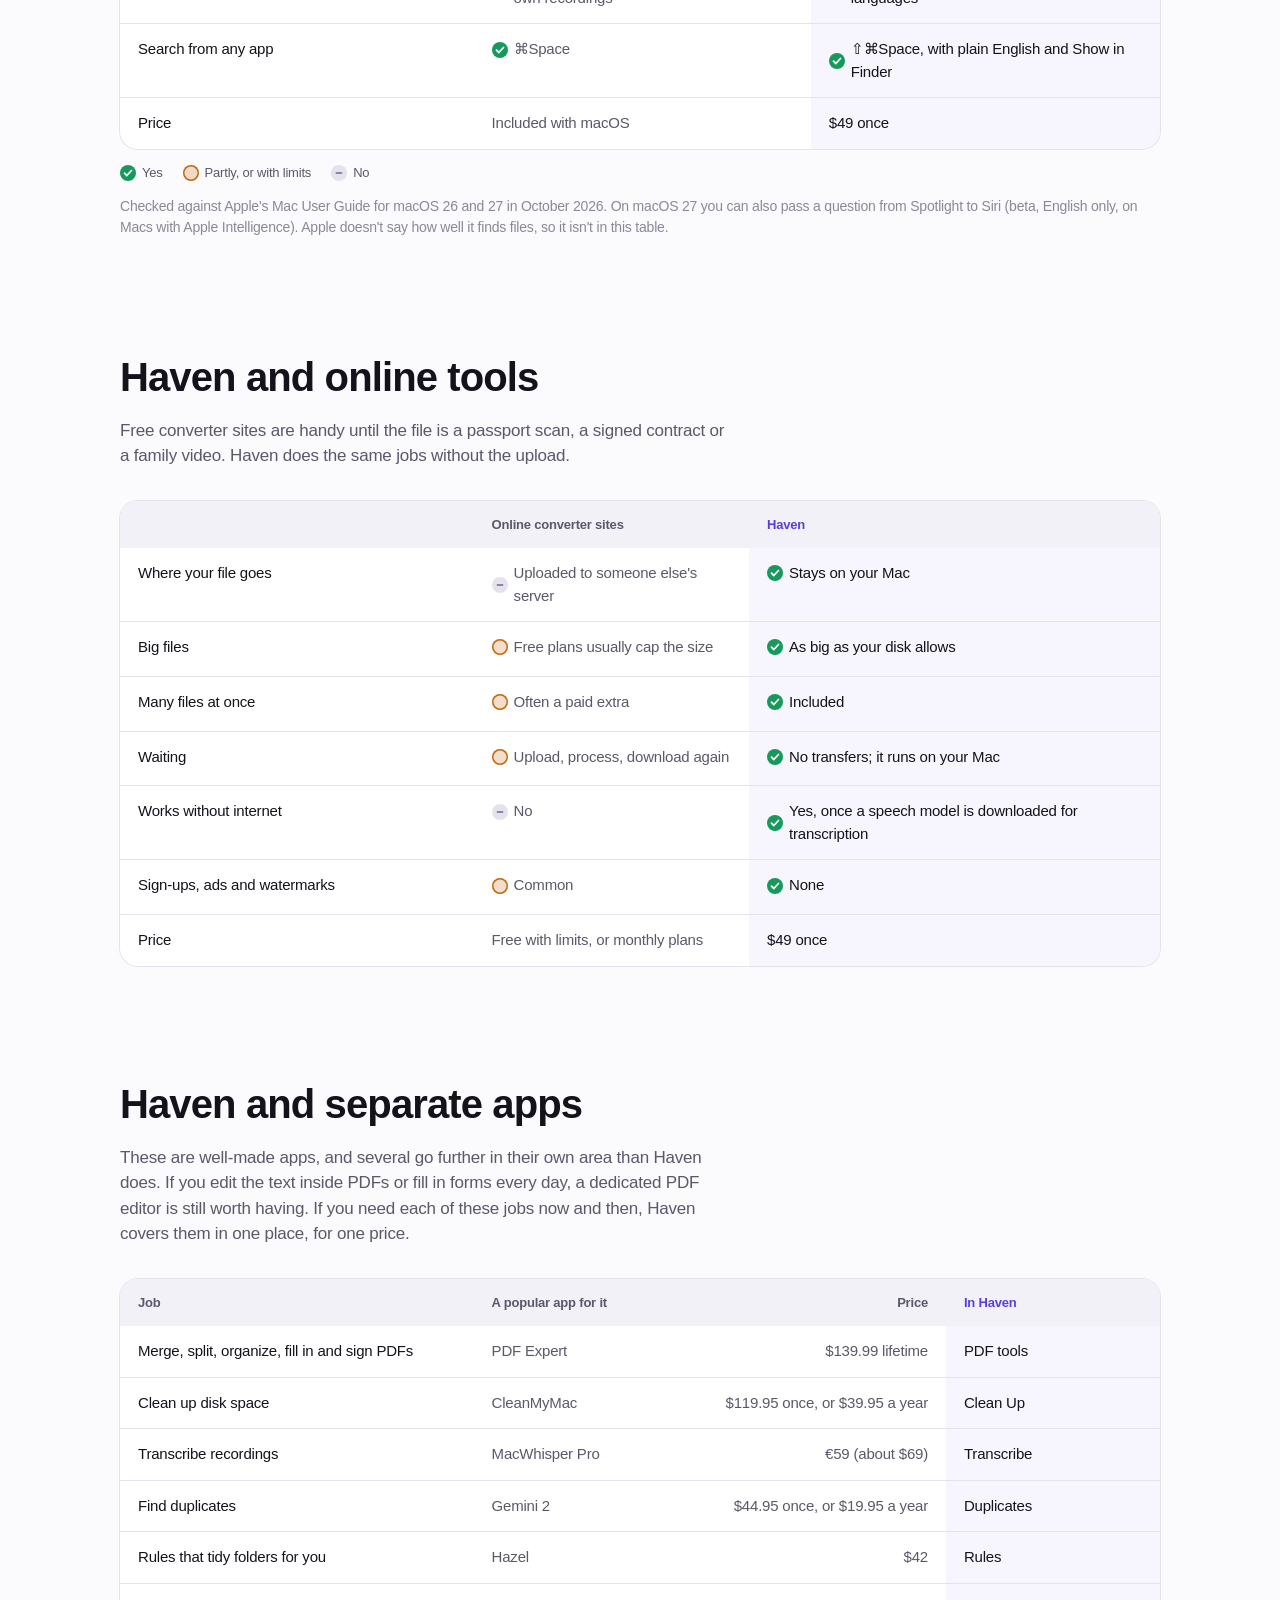
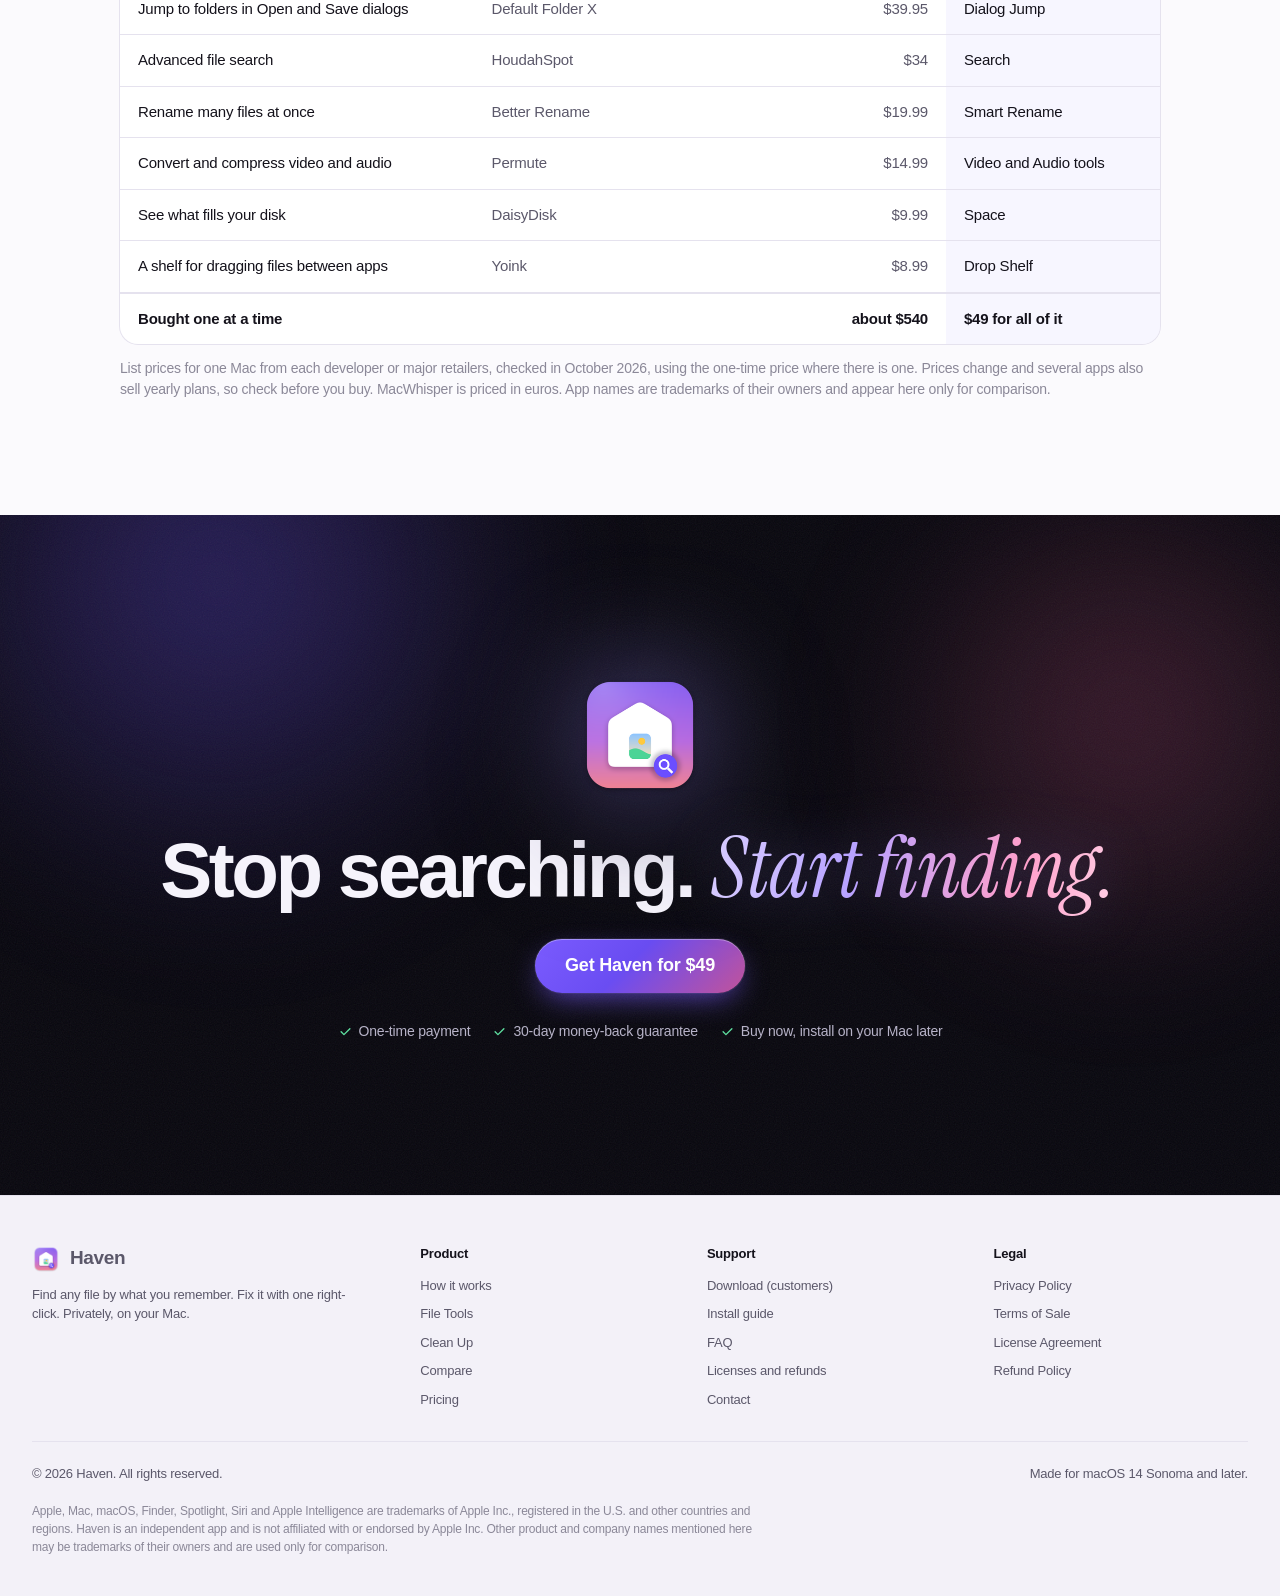
==== commit ec9d589b: "Website: Sign PDF is now Fill & Sign - The lease demo fills the form from My Details, adds the date," ====
--- a/website/compare.html
+++ b/website/compare.html
@@ -137,7 +137,7 @@
           <tr><th scope="row">Clear out old installers and forgotten downloads</th><td><span class="part">Storage settings lists big files</span></td><td class="us"><span class="yes">Grouped, reviewed first, moved to the Trash, with Undo</span></td></tr>
           <tr><th scope="row">See the size of every folder</th><td><span class="part">“Calculate all sizes”, slow on big folders</span></td><td class="us"><span class="yes">All at once, in a fraction of a second</span></td></tr>
           <tr><th scope="row">Rename many files using dates and the title inside them</th><td><span class="part">Text and counters only</span></td><td class="us"><span class="yes">Dates, titles from the text, sources and counters, with Undo</span></td></tr>
-          <tr><th scope="row">Compress video, merge or sign PDFs, cut out a subject</th><td><span class="part">Some, spread across Preview and Quick Actions</span></td><td class="us"><span class="yes">27 tools in one right-click menu, with progress and Undo</span></td></tr>
+          <tr><th scope="row">Compress video, merge or fill in and sign PDFs, cut out a subject</th><td><span class="part">Some, spread across Preview and Quick Actions</span></td><td class="us"><span class="yes">27 tools in one right-click menu, with progress and Undo</span></td></tr>
           <tr><th scope="row">Turn a recording into text or subtitles</th><td><span class="part">Only in Voice Memos and Notes, for their own recordings</span></td><td class="us"><span class="yes">Any recording or video, with Whisper, in 20+ languages</span></td></tr>
           <tr><th scope="row">Search from any app</th><td><span class="yes">⌘Space</span></td><td class="us"><span class="yes">⇧⌘Space, with plain English and Show in Finder</span></td></tr>
           <tr><th scope="row">Price</th><td>Included with macOS</td><td class="us">$49 once</td></tr>
@@ -174,7 +174,7 @@
       <div class="ctable-wrap"><table class="ctable cost">
         <thead><tr><th scope="col">Job</th><th scope="col">A popular app for it</th><th scope="col" class="num">Price</th><th scope="col" class="us">In Haven</th></tr></thead>
         <tbody>
-          <tr><th scope="row">Merge, split, organize and sign PDFs</th><td>PDF Expert</td><td class="num">$139.99 lifetime</td><td class="us">PDF tools</td></tr>
+          <tr><th scope="row">Merge, split, organize, fill in and sign PDFs</th><td>PDF Expert</td><td class="num">$139.99 lifetime</td><td class="us">PDF tools</td></tr>
           <tr><th scope="row">Clean up disk space</th><td>CleanMyMac</td><td class="num">$119.95 once, or $39.95 a year</td><td class="us">Clean Up</td></tr>
           <tr><th scope="row">Transcribe recordings</th><td>MacWhisper Pro</td><td class="num">€59 (about $69)</td><td class="us">Transcribe</td></tr>
           <tr><th scope="row">Find duplicates</th><td>Gemini 2</td><td class="num">$44.95 once, or $19.95 a year</td><td class="us">Duplicates</td></tr>
--- a/website/assets/site.css
+++ b/website/assets/site.css
@@ -248,7 +248,9 @@
 .kicker-dot { width: 8px; height: 8px; border-radius: 50%; background: #ff9fcb; box-shadow: 0 0 0 4px rgba(255, 159, 203, 0.18); animation: pulse 2.4s ease-in-out infinite; }
 @keyframes pulse { 50% { box-shadow: 0 0 0 7px rgba(255, 159, 203, 0); } }
 
-.pile-wrap { position: relative; margin-top: clamp(28px, 4vw, 48px); padding-bottom: clamp(64px, 8vw, 110px); }
+.pile-wrap { position: relative; margin-top: clamp(28px, 4vw, 48px); padding-bottom: clamp(16px, 2.5vw, 32px); }
+.hero-cta { position: relative; z-index: 31; display: grid; justify-items: center; text-align: center; gap: 18px; padding-bottom: clamp(64px, 8vw, 110px); }
+.hero-cta .send-row { margin: 0; }
 .pile { position: relative; height: clamp(440px, 48vw, 620px); --px: 0; --py: 0; }
 .pile::before { content: ""; position: absolute; inset: 6% 4% 0; border-radius: 40px; background: radial-gradient(60% 70% at 50% 45%, rgba(157, 138, 255, 0.14), transparent 70%); pointer-events: none; }
 .pf { position: absolute; left: 0; top: 0; width: var(--w, 104px); transform-origin: 50% 40%; transition: transform 1s var(--spring), opacity 0.6s var(--ease), filter 0.6s var(--ease); will-change: transform; z-index: var(--z, 1); }
@@ -510,8 +512,17 @@
 .paper { background: #fff; color: #23222a; border-radius: 6px; box-shadow: 0 1px 3px rgba(0, 0, 0, 0.12), 0 14px 30px -12px rgba(0, 0, 0, 0.25); padding: 20px 20px 16px; font-size: 10.5px; line-height: 1.5; position: relative; }
 .paper h5 { font-size: 13px; margin: 0 0 8px; font-family: var(--font-display); }
 .paper p { color: #5f5d68; margin-bottom: 6px; }
-.paper .sigline { margin-top: 58px; border-top: 1px solid #9c9aa6; padding-top: 4px; color: #8e8c98; font-size: 9.5px; position: relative; display: flex; justify-content: space-between; }
+.paper .sigline { margin-top: 50px; border-top: 1px solid #9c9aa6; padding-top: 4px; color: #8e8c98; font-size: 9.5px; position: relative; display: flex; justify-content: space-between; }
 .paper .sigslot { position: absolute; left: 0; bottom: 100%; width: 60%; height: 52px; }
+.paper .ffield { display: grid; grid-template-columns: 74px minmax(0, 1fr); align-items: end; gap: 8px; margin: 8px 0 4px; color: #6b6976; }
+.paper .ffield b { min-height: 17px; padding: 1px 6px; border-radius: 3px; background: #ebeffc; color: #1c1b22; font-weight: 500; font-size: 11px; }
+.paper .fcheck { display: flex; align-items: center; gap: 7px; margin-top: 10px; color: #5f5d68; }
+.paper .fcheck i { position: relative; flex: none; width: 11px; height: 11px; border: 1px solid #9c9aa6; border-radius: 2px; }
+.paper .fcheck i.on::after { content: "✓"; position: absolute; left: -1px; top: -6px; font-size: 14px; font-style: normal; font-weight: 700; color: #1c1b22; animation: sig-drop 0.3s var(--ease) both; }
+.paper .sigdate { position: absolute; right: 0; bottom: 100%; padding-bottom: 3px; color: #1c1b22; font-size: 11px; }
+.fsteps { display: grid; gap: 10px; }
+.fbtns { display: flex; flex-wrap: wrap; gap: 6px; }
+.fbtns .wbtn.on { background: #6a4df2; color: #fff; opacity: 1; }
 .paper .sigslot img { width: 100%; height: 100%; object-fit: contain; object-position: left bottom; animation: sig-drop 0.45s var(--ease) both; }
 @keyframes sig-drop { from { opacity: 0; transform: translateY(-14px) scale(1.06); } to { opacity: 1; transform: none; } }
 .pad { border-radius: 12px; background: var(--win-card); box-shadow: 0 0 0 1px var(--win-line); padding: 10px; display: grid; gap: 8px; }
